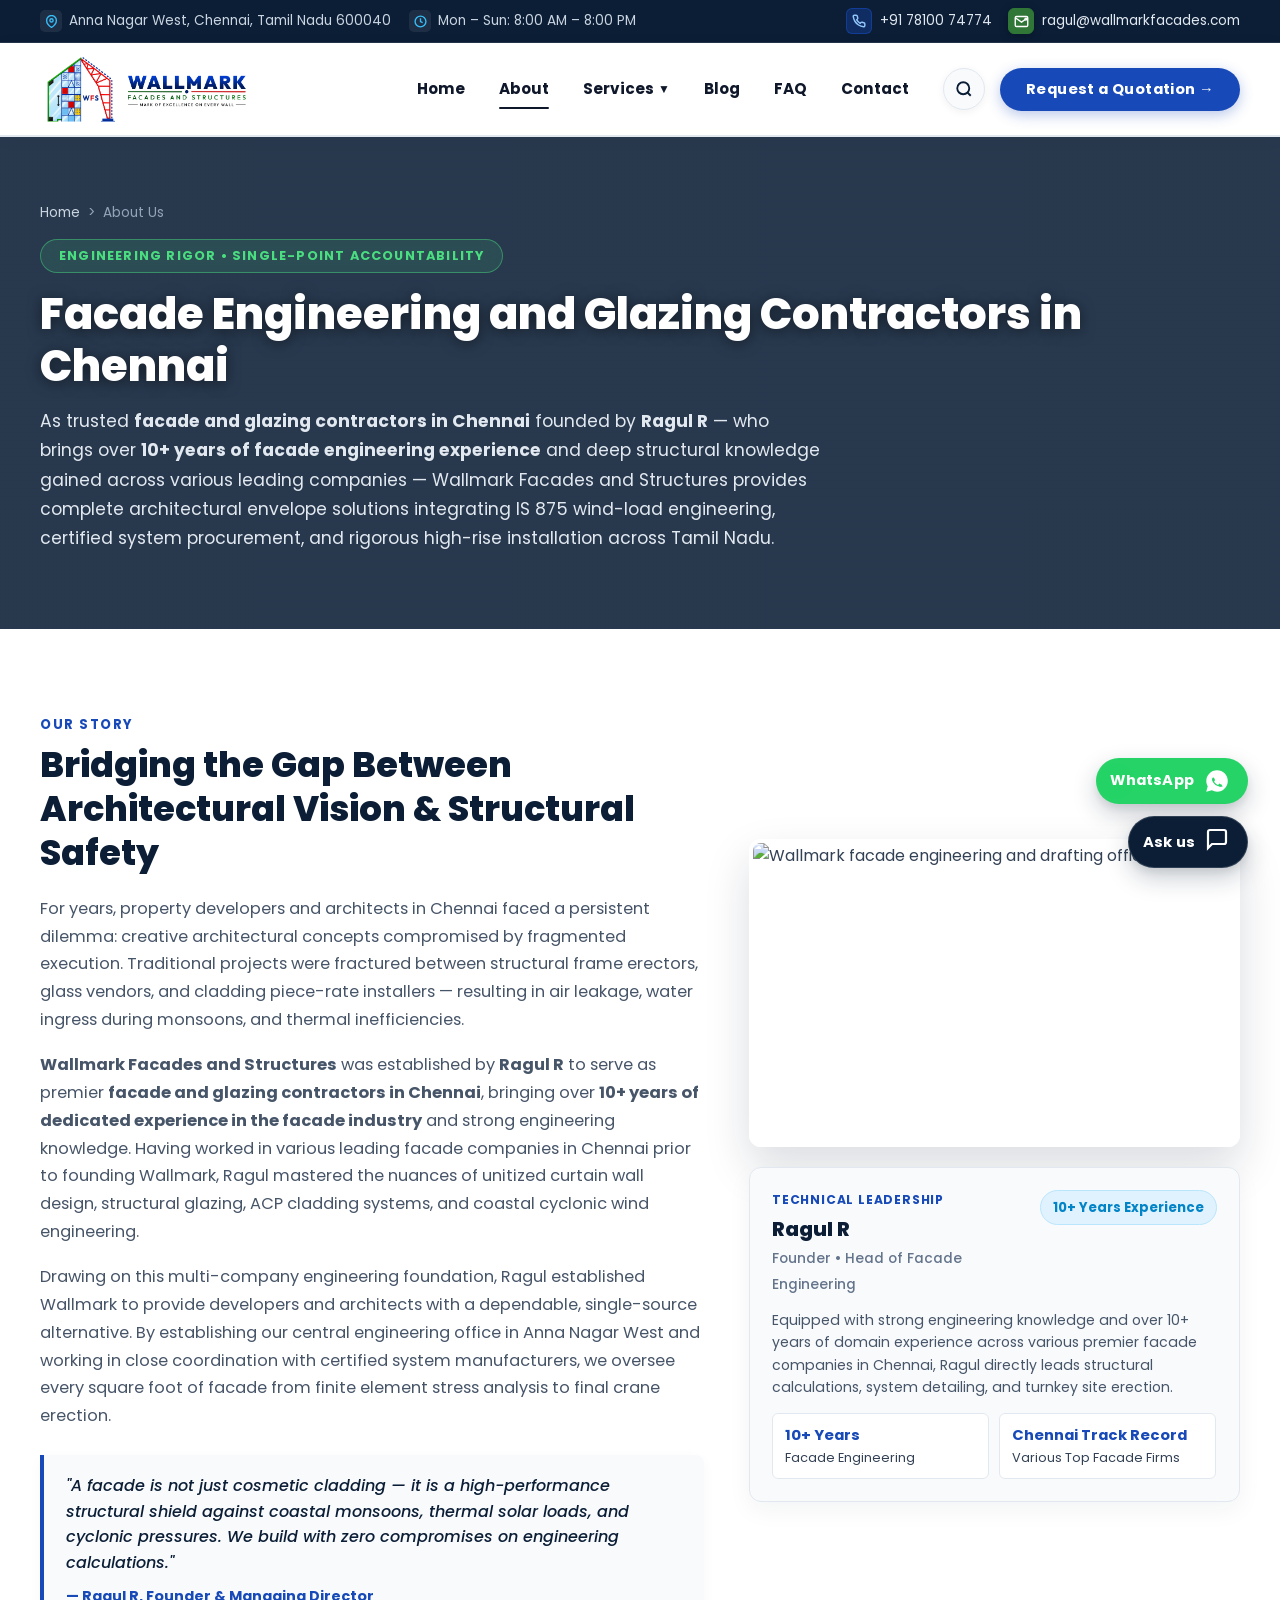
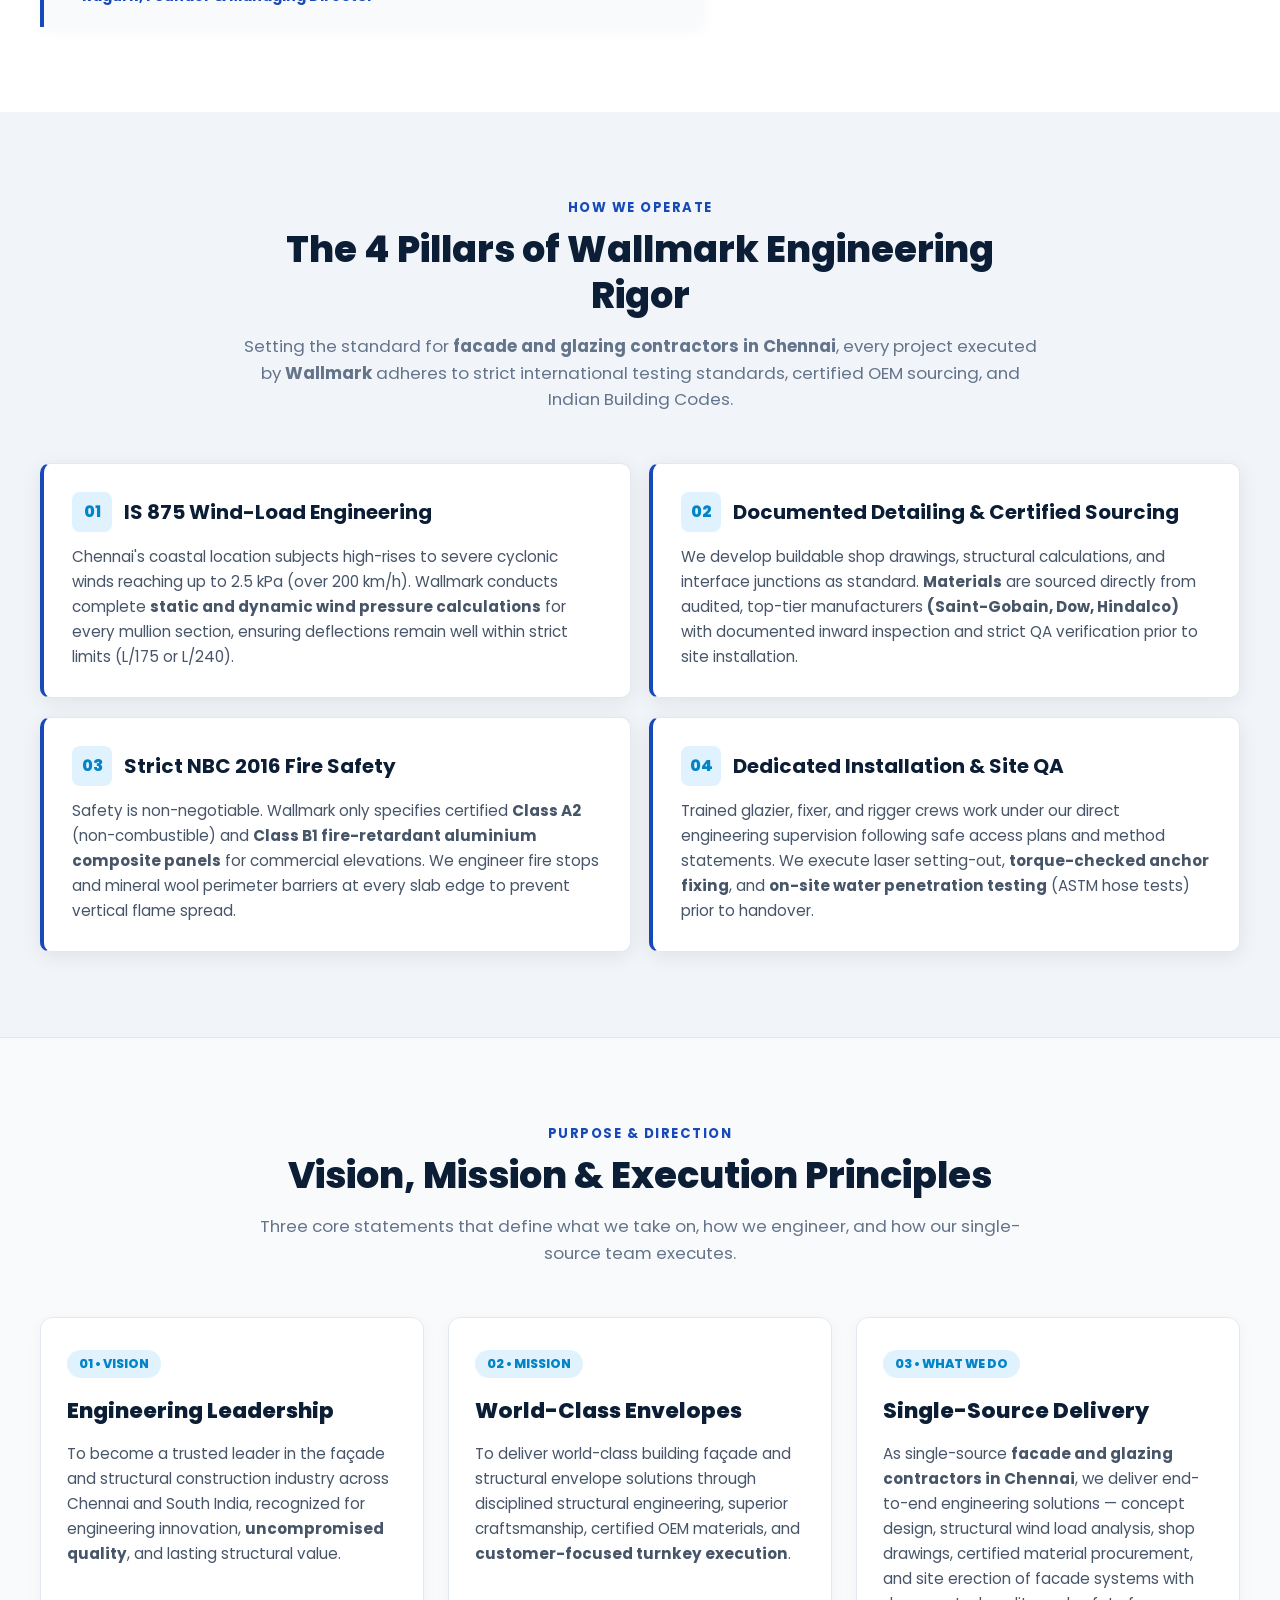
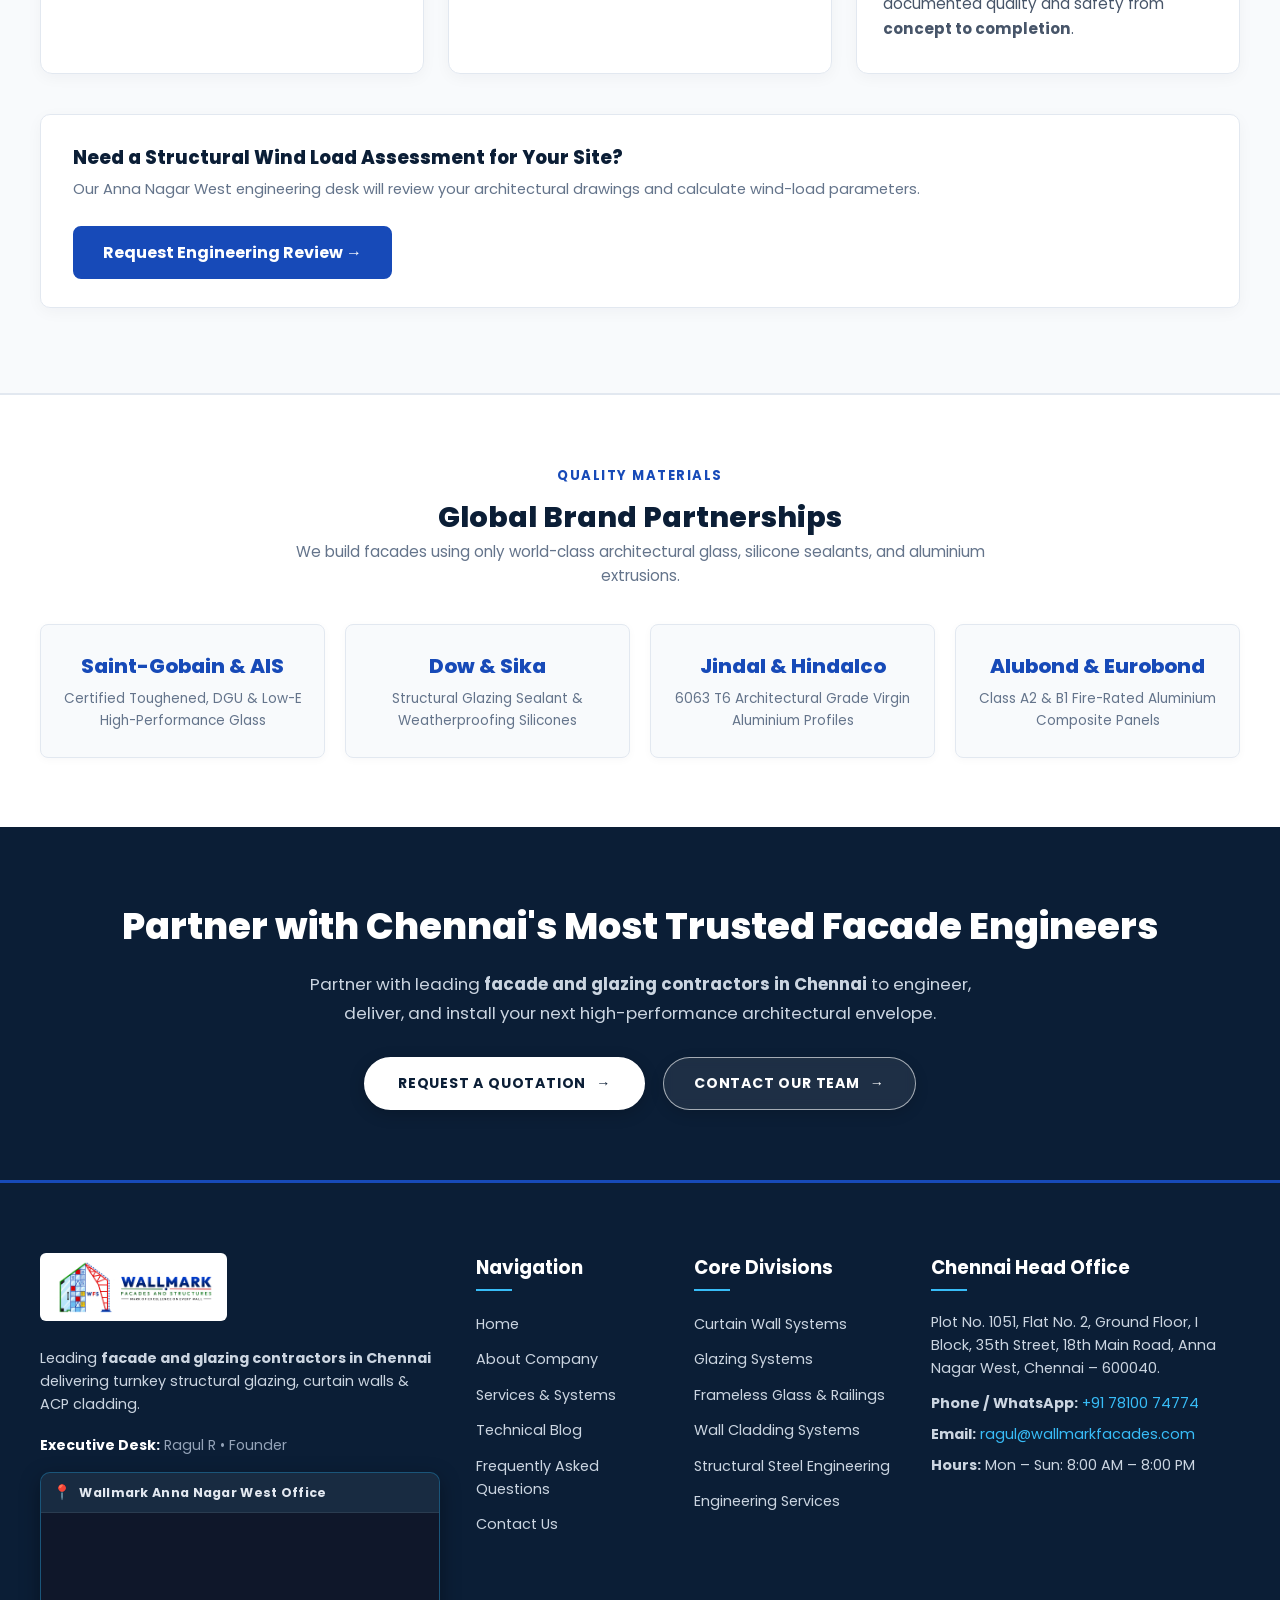
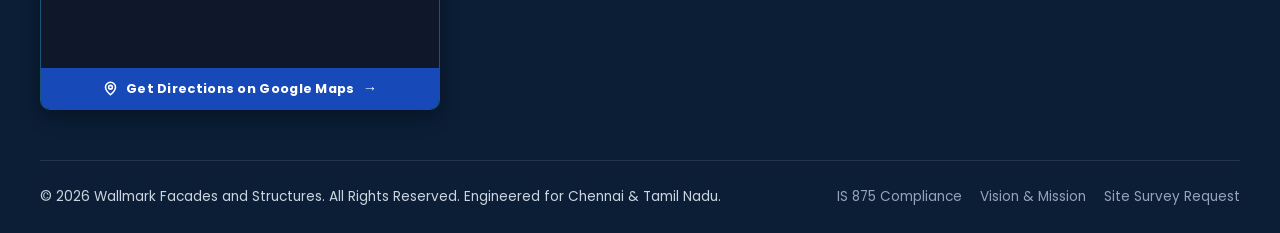
==== about.html @ fabcdfbb "Implement specular button theme, jelly radio filter theme, fix skylight image casing, embed full FAQ" ====
﻿<!DOCTYPE html>
<html lang="en">
<head>
  <meta charset="UTF-8">
  <meta name="viewport" content="width=device-width, initial-scale=1.0">
  <title>About Us | Facade Engineering and Glazing Contractors in Chennai | Wallmark</title>
  <meta name="description" content="About Wallmark Facades: Premier Chennai facade and glazing contractors with 10+ years of turnkey engineering rigor.">
  <meta name="keywords" content="About Wallmark Facades, Facade Contractors Chennai, Ragul R, Anna Nagar West Facade Company, Structural Glazing Engineering Chennai, Facade Experience Chennai">
  <meta name="robots" content="index, follow">
  <link rel="canonical" href="https://www.wallmarkfacades.com/about.html">

  <!-- Favicon -->
  <link rel="icon" type="image/png" href="favicon.png">
  <link rel="shortcut icon" href="favicon.ico" type="image/x-icon">
  <link rel="apple-touch-icon" href="apple-touch-icon.png">

  <!-- Google Fonts: Poppins -->
  <link rel="preconnect" href="https://fonts.googleapis.com">
  <link rel="preconnect" href="https://fonts.gstatic.com" crossorigin>
  <link href="https://fonts.googleapis.com/css2?family=Poppins:ital,wght@0,300;0,400;0,500;0,600;0,700;0,800;0,900;1,300;1,400;1,600;1,700&display=swap" rel="stylesheet">

  <link rel="stylesheet" href="styles.css">
</head>
<body>

  <!-- =============================================================
       TOP INFORMATION BAR
  ============================================================== -->
  <div class="top-bar">
    <div class="container">
      <div class="top-bar-text">
        <div class="top-bar-item">
          <span class="unique-meta-badge">
            <svg viewBox="0 0 24 24" fill="none" stroke="currentColor" stroke-width="2.5"><path d="M21 10c0 7-9 13-9 13s-9-6-9-13a9 9 0 0 1 18 0z"></path><circle cx="12" cy="10" r="3"></circle></svg>
          </span>
          <span>Anna Nagar West, Chennai, Tamil Nadu 600040</span>
        </div>
        <div class="top-bar-item">
          <span class="unique-meta-badge">
            <svg viewBox="0 0 24 24" fill="none" stroke="currentColor" stroke-width="2.5"><circle cx="12" cy="12" r="10"></circle><polyline points="12 6 12 12 16 14"></polyline></svg>
          </span>
          <span>Mon – Sun: 8:00 AM – 8:00 PM</span>
        </div>
      </div>
      <div class="top-bar-links">
        <a href="tel:+917810074774">
          <span class="unique-phone-badge">
            <svg viewBox="0 0 24 24" fill="none" stroke="currentColor" stroke-width="2.5"><path d="M22 16.92v3a2 2 0 0 1-2.18 2 19.79 19.79 0 0 1-8.63-3.07 19.5 19.5 0 0 1-6-6 19.79 19.79 0 0 1-3.07-8.67A2 2 0 0 1 4.11 2h3a2 2 0 0 1 2 1.72 12.84 12.84 0 0 0 .7 2.81 2 2 0 0 1-.45 2.11L8.09 9.91a16 16 0 0 0 6 6l1.27-1.27a2 2 0 0 1 2.11-.45 12.84 12.84 0 0 0 2.81.7A2 2 0 0 1 22 16.92z"></path></svg>
          </span>
          <span>+91 78100 74774</span>
        </a>
        <a href="mailto:ragul@wallmarkfacades.com">
          <span class="unique-mail-badge">
            <svg viewBox="0 0 24 24" fill="none" stroke="currentColor" stroke-width="2.2"><path d="M4 4h16c1.1 0 2 .9 2 2v12c0 1.1-.9 2-2 2H4c-1.1 0-2-.9-2-2V6c0-1.1.9-2 2-2z"></path><polyline points="22,6 12,13 2,6"></polyline><circle cx="19" cy="8" r="1.5" fill="#307636"></circle></svg>
          </span>
          <span>ragul@wallmarkfacades.com</span>
        </a>
      </div>
    </div>
  </div>

  <!-- =============================================================
       SITE HEADER (SOLID BLACK NAVIGATION LINKS)
  ============================================================== -->
  <header class="site-header">
    <div class="nav-container">
      <a href="index.html" class="brand-logo" aria-label="Wallmark Facades and Structures Home">
        <img src="logo_horizontal.png" alt="Wallmark Facades Logo" class="site-header-logo" width="280" height="68">
      </a>

      <nav class="main-nav" aria-label="Main Navigation">
        <ul class="nav-menu">
          <li class="nav-item"><a href="index.html" class="nav-link">Home</a></li>
          <li class="nav-item"><a href="about.html" class="nav-link active">About</a></li>
          <li class="nav-item">
            <a href="services.html" class="nav-link">Services <span style="font-size: 0.75rem;">▼</span></a>
            <div class="dropdown-menu">
              <a href="services.html#curtain-wall" class="dropdown-item">Curtain Wall Systems</a>
              <a href="services.html#glazing" class="dropdown-item">Glazing Systems</a>
              <a href="services.html#frameless" class="dropdown-item">Frameless Glass &amp; Patch Fittings</a>
              <a href="services.html#cladding" class="dropdown-item">Wall Cladding Systems</a>
              <a href="services.html#steel" class="dropdown-item">Structural Steel Engineering</a>
              <a href="services.html#engineering" class="dropdown-item">Engineering Services</a>
            </div>
          </li>
          <li class="nav-item"><a href="blog.html" class="nav-link">Blog</a></li>
          <li class="nav-item"><a href="index.html#faq" class="nav-link">FAQ</a></li>
          <li class="nav-item"><a href="contact.html" class="nav-link">Contact</a></li>
        </ul>

        <div class="header-actions">
          <button class="search-btn" onclick="openSearchModal()" aria-label="Search Services and Guides" title="Search">
            <svg width="18" height="18" viewBox="0 0 24 24" fill="none" stroke="currentColor" stroke-width="2.5"><circle cx="11" cy="11" r="8"></circle><line x1="21" y1="21" x2="16.65" y2="16.65"></line></svg>
          </button>
          <button class="quote-btn" onclick="openQuoteModal()">Request a Quotation &rarr;</button>
          <button class="mobile-toggle" aria-label="Toggle Navigation Menu">
            <svg width="24" height="24" viewBox="0 0 24 24" fill="none" stroke="currentColor" stroke-width="2.5"><line x1="3" y1="12" x2="21" y2="12"></line><line x1="3" y1="6" x2="21" y2="6"></line><line x1="3" y1="18" x2="21" y2="18"></line></svg>
          </button>
        </div>
      </nav>
    </div>
  </header>

  <!-- =============================================================
       PAGE HERO BANNER
  ============================================================== -->
  <main id="main-content">
    <section class="page-hero">
      <div class="container">
        <div class="breadcrumb">
          <a href="index.html">Home</a> &gt; <span>About Us</span>
        </div>
        <span class="page-hero-badge">Engineering Rigor &bull; Single-Point Accountability</span>
        <h1>Facade Engineering and Glazing Contractors in Chennai</h1>
        <p>
          As trusted <strong>facade and glazing contractors in Chennai</strong> founded by <strong>Ragul R</strong> &mdash; who brings over <strong>10+ years of facade engineering experience</strong> and deep structural knowledge gained across various leading companies &mdash; Wallmark Facades and Structures provides complete architectural envelope solutions integrating IS 875 wind-load engineering, certified system procurement, and rigorous high-rise installation across Tamil Nadu.
        </p>
      </div>
    </section>

    <!-- =============================================================
         SECTION 1: COMPANY STORY & FOUNDER VISION
    ============================================================== -->
    <section style="padding: 85px 0; background: #ffffff;">
      <div class="container">
        <div class="page-hero-split-grid">
          <div>
            <span class="section-badge">Our Story</span>
            <h2 style="font-size: 2.2rem; font-weight: 800; color: #0b1e36; line-height: 1.25; margin-bottom: 20px;">
              Bridging the Gap Between Architectural Vision &amp; Structural Safety
            </h2>
            <p style="color: #475569; font-size: 1.02rem; line-height: 1.7; margin-bottom: 18px;">
              For years, property developers and architects in Chennai faced a persistent dilemma: creative architectural concepts compromised by fragmented execution. Traditional projects were fractured between structural frame erectors, glass vendors, and cladding piece-rate installers &mdash; resulting in air leakage, water ingress during monsoons, and thermal inefficiencies.
            </p>
            <p style="color: #475569; font-size: 1.02rem; line-height: 1.7; margin-bottom: 18px;">
              <strong>Wallmark Facades and Structures</strong> was established by <strong>Ragul R</strong> to serve as premier <strong>facade and glazing contractors in Chennai</strong>, bringing over <strong>10+ years of dedicated experience in the facade industry</strong> and strong engineering knowledge. Having worked in various leading facade companies in Chennai prior to founding Wallmark, Ragul mastered the nuances of unitized curtain wall design, structural glazing, ACP cladding systems, and coastal cyclonic wind engineering.
            </p>
            <p style="color: #475569; font-size: 1.02rem; line-height: 1.7; margin-bottom: 24px;">
              Drawing on this multi-company engineering foundation, Ragul established Wallmark to provide developers and architects with a dependable, single-source alternative. By establishing our central engineering office in Anna Nagar West and working in close coordination with certified system manufacturers, we oversee every square foot of facade from finite element stress analysis to final crane erection.
            </p>

            <div class="about-quote-box" style="border-left: 4px solid #174AB8; padding-left: 20px; margin-top: 25px; background: #f8fafc; padding: 18px 22px; border-radius: 0 8px 8px 0;">
              <p style="font-style: italic; color: #0b1e36; font-weight: 500; margin: 0 0 8px;">
                "A facade is not just cosmetic cladding &mdash; it is a high-performance structural shield against coastal monsoons, thermal solar loads, and cyclonic pressures. We build with zero compromises on engineering calculations."
              </p>
              <span style="font-weight: 700; color: #174AB8; font-size: 0.9rem;">&mdash; Ragul R, Founder &amp; Managing Director</span>
            </div>
          </div>

          <div>
            <div style="border-radius: 12px; overflow: hidden; box-shadow: 0 20px 45px rgba(11,30,54,0.15); border: 4px solid #ffffff;">
              <img src="https://images.unsplash.com/photo-1503387762-592deb58ef4e?auto=format&fit=crop&w=1000&q=80" alt="Wallmark facade engineering and drafting office" style="width: 100%; height: 300px; object-fit: cover;">
            </div>

            <!-- Founder & Technical Leadership Feature Card -->
            <div class="about-founder-card" style="margin-top: 20px; background: #f8fafc; border: 1.5px solid #e2e8f0; border-radius: 12px; padding: 22px; box-shadow: 0 8px 24px rgba(11,30,54,0.05);">
              <div style="display: flex; justify-content: space-between; align-items: flex-start; gap: 12px; margin-bottom: 12px;">
                <div>
                  <span style="font-size: 0.76rem; font-weight: 700; color: #174AB8; text-transform: uppercase; letter-spacing: 0.8px; display: block; margin-bottom: 4px;">Technical Leadership</span>
                  <h3 style="font-size: 1.25rem; font-weight: 800; color: #0b1e36; margin: 0;">Ragul R</h3>
                  <span style="font-size: 0.86rem; color: #64748b; font-weight: 500;">Founder &bull; Head of Facade Engineering</span>
                </div>
                <div style="background: #e0f2fe; color: #0284c7; padding: 6px 12px; border-radius: 20px; font-weight: 700; font-size: 0.82rem; white-space: nowrap; border: 1px solid #bae6fd;">
                  10+ Years Experience
                </div>
              </div>
              <p style="font-size: 0.88rem; color: #475569; line-height: 1.6; margin-bottom: 14px;">
                Equipped with strong engineering knowledge and over 10+ years of domain experience across various premier facade companies in Chennai, Ragul directly leads structural calculations, system detailing, and turnkey site erection.
              </p>
              <div class="form-row-two-col" style="gap: 10px; font-size: 0.8rem;">
                <div class="about-founder-badge" style="background: #ffffff; padding: 10px 12px; border-radius: 6px; border: 1px solid #e2e8f0;">
                  <strong style="color: #174AB8; display: block; font-size: 0.92rem;">10+ Years</strong> Facade Engineering
                </div>
                <div class="about-founder-badge" style="background: #ffffff; padding: 10px 12px; border-radius: 6px; border: 1px solid #e2e8f0;">
                  <strong style="color: #174AB8; display: block; font-size: 0.92rem;">Chennai Track Record</strong> Various Top Facade Firms
                </div>
              </div>
            </div>
          </div>
        </div>
      </div>
    </section>

    <!-- =============================================================
         SECTION 2: 4 PILLARS OF ENGINEERING RIGOR
         (Matches authentic operational model from https://www.wallmarkfacades.com/)
    ============================================================== -->
    <section class="about-section" id="engineering">
      <div class="container">
        <div class="section-header">
          <span class="section-badge">How We Operate</span>
          <h2>The 4 Pillars of Wallmark Engineering Rigor</h2>
          <p>Setting the standard for <strong>facade and glazing contractors in Chennai</strong>, every project executed by <strong>Wallmark</strong> adheres to strict international testing standards, certified OEM sourcing, and Indian Building Codes.</p>
        </div>

        <div class="pillars-grid">
          <div class="pillar-card" style="padding: 28px;">
            <div style="display: flex; align-items: center; gap: 12px; margin-bottom: 12px;">
              <span class="pillar-badge" style="background: #e0f2fe; color: #0284c7; width: 40px; height: 40px; border-radius: 8px; display: flex; align-items: center; justify-content: center; font-weight: 800;">01</span>
              <h3 style="margin: 0; font-size: 1.25rem;">IS 875 Wind-Load Engineering</h3>
            </div>
            <p style="color: #475569; font-size: 0.95rem; line-height: 1.65;">
              Chennai's coastal location subjects high-rises to severe cyclonic winds reaching up to 2.5 kPa (over 200 km/h). Wallmark conducts complete <strong>static and dynamic wind pressure calculations</strong> for every mullion section, ensuring deflections remain well within strict limits (L/175 or L/240).
            </p>
          </div>

          <div class="pillar-card" style="padding: 28px;">
            <div style="display: flex; align-items: center; gap: 12px; margin-bottom: 12px;">
              <span class="pillar-badge" style="background: #e0f2fe; color: #0284c7; width: 40px; height: 40px; border-radius: 8px; display: flex; align-items: center; justify-content: center; font-weight: 800;">02</span>
              <h3 style="margin: 0; font-size: 1.25rem;">Documented Detailing &amp; Certified Sourcing</h3>
            </div>
            <p style="color: #475569; font-size: 0.95rem; line-height: 1.65;">
              We develop buildable shop drawings, structural calculations, and interface junctions as standard. <strong>Materials</strong> are sourced directly from audited, top-tier manufacturers <strong>(Saint-Gobain, Dow, Hindalco)</strong> with documented inward inspection and strict QA verification prior to site installation.
            </p>
          </div>

          <div class="pillar-card" style="padding: 28px;">
            <div style="display: flex; align-items: center; gap: 12px; margin-bottom: 12px;">
              <span class="pillar-badge" style="background: #e0f2fe; color: #0284c7; width: 40px; height: 40px; border-radius: 8px; display: flex; align-items: center; justify-content: center; font-weight: 800;">03</span>
              <h3 style="margin: 0; font-size: 1.25rem;">Strict NBC 2016 Fire Safety</h3>
            </div>
            <p style="color: #475569; font-size: 0.95rem; line-height: 1.65;">
              Safety is non-negotiable. Wallmark only specifies certified <strong>Class A2</strong> (non-combustible) and <strong>Class B1 fire-retardant aluminium composite panels</strong> for commercial elevations. We engineer fire stops and mineral wool perimeter barriers at every slab edge to prevent vertical flame spread.
            </p>
          </div>

          <div class="pillar-card" style="padding: 28px;">
            <div style="display: flex; align-items: center; gap: 12px; margin-bottom: 12px;">
              <span class="pillar-badge" style="background: #e0f2fe; color: #0284c7; width: 40px; height: 40px; border-radius: 8px; display: flex; align-items: center; justify-content: center; font-weight: 800;">04</span>
              <h3 style="margin: 0; font-size: 1.25rem;">Dedicated Installation &amp; Site QA</h3>
            </div>
            <p style="color: #475569; font-size: 0.95rem; line-height: 1.65;">
              Trained glazier, fixer, and rigger crews work under our direct engineering supervision following safe access plans and method statements. We execute laser setting-out, <strong>torque-checked anchor fixing</strong>, and <strong>on-site water penetration testing</strong> (ASTM hose tests) prior to handover.
            </p>
          </div>
        </div>
      </div>
    </section>

    <!-- =============================================================
         SECTION 3: PURPOSE, VISION, MISSION & EXECUTION
         (Authentic corporate framework from https://www.wallmarkfacades.com/about)
    ============================================================== -->
    <section class="about-section" id="purpose" style="background: #f8fafc; border-top: 1px solid #e2e8f0; border-bottom: 1px solid #e2e8f0; padding: 85px 0;">
      <div class="container">
        <div class="section-header">
          <span class="section-badge">Purpose &amp; Direction</span>
          <h2>Vision, Mission &amp; Execution Principles</h2>
          <p>Three core statements that define what we take on, how we engineer, and how our single-source team executes.</p>
        </div>

        <div class="responsive-three-col">
          <div class="purpose-card" style="background: #ffffff; border: 1.5px solid #e2e8f0; border-radius: 12px; padding: 32px 26px; box-shadow: 0 4px 15px rgba(11,30,54,0.04);">
            <span class="purpose-badge" style="display: inline-block; background: #e0f2fe; color: #0284c7; padding: 4px 12px; border-radius: 20px; font-weight: 800; font-size: 0.78rem; text-transform: uppercase; margin-bottom: 16px;">01 &bull; Vision</span>
            <h3 style="font-size: 1.35rem; font-weight: 800; color: #0b1e36; margin-bottom: 12px;">Engineering Leadership</h3>
            <p style="color: #475569; font-size: 0.95rem; line-height: 1.65; margin: 0;">
              To become a trusted leader in the fa&ccedil;ade and structural construction industry across Chennai and South India, recognized for engineering innovation, <strong>uncompromised quality</strong>, and lasting structural value.
            </p>
          </div>

          <div class="purpose-card" style="background: #ffffff; border: 1.5px solid #e2e8f0; border-radius: 12px; padding: 32px 26px; box-shadow: 0 4px 15px rgba(11,30,54,0.04);">
            <span class="purpose-badge" style="display: inline-block; background: #e0f2fe; color: #0284c7; padding: 4px 12px; border-radius: 20px; font-weight: 800; font-size: 0.78rem; text-transform: uppercase; margin-bottom: 16px;">02 &bull; Mission</span>
            <h3 style="font-size: 1.35rem; font-weight: 800; color: #0b1e36; margin-bottom: 12px;">World-Class Envelopes</h3>
            <p style="color: #475569; font-size: 0.95rem; line-height: 1.65; margin: 0;">
              To deliver world-class building fa&ccedil;ade and structural envelope solutions through disciplined structural engineering, superior craftsmanship, certified OEM materials, and <strong>customer-focused turnkey execution</strong>.
            </p>
          </div>

          <div class="purpose-card" style="background: #ffffff; border: 1.5px solid #e2e8f0; border-radius: 12px; padding: 32px 26px; box-shadow: 0 4px 15px rgba(11,30,54,0.04);">
            <span class="purpose-badge" style="display: inline-block; background: #e0f2fe; color: #0284c7; padding: 4px 12px; border-radius: 20px; font-weight: 800; font-size: 0.78rem; text-transform: uppercase; margin-bottom: 16px;">03 &bull; What We Do</span>
            <h3 style="font-size: 1.35rem; font-weight: 800; color: #0b1e36; margin-bottom: 12px;">Single-Source Delivery</h3>
            <p style="color: #475569; font-size: 0.95rem; line-height: 1.65; margin: 0;">
              As single-source <strong>facade and glazing contractors in Chennai</strong>, we deliver end-to-end engineering solutions &mdash; concept design, structural wind load analysis, shop drawings, certified material procurement, and site erection of facade systems with documented quality and safety from <strong>concept to completion</strong>.
            </p>
          </div>
        </div>

        <div class="about-cta-box" style="margin-top: 40px; background: #ffffff; padding: 28px 32px; border-radius: 10px; border: 1.5px solid #e2e8f0; display: flex; justify-content: space-between; align-items: center; gap: 24px; flex-wrap: wrap;">
          <div>
            <h3 style="color: #0b1e36; margin-bottom: 6px; font-size: 1.15rem; font-weight: 800;">Need a Structural Wind Load Assessment for Your Site?</h3>
            <p style="color: #64748b; font-size: 0.92rem; margin: 0;">Our Anna Nagar West engineering desk will review your architectural drawings and calculate wind-load parameters.</p>
          </div>
          <button class="btn btn-primary" onclick="openQuoteModal('glazing')">Request Engineering Review &rarr;</button>
        </div>
      </div>
    </section>

    <!-- =============================================================
         SECTION 4: TECHNICAL ALLIANCES & CERTIFICATIONS
    ============================================================== -->
    <section style="padding: 70px 0; background: #ffffff; border-top: 1px solid #e2e8f0;">
      <div class="container">
        <div style="text-align: center; max-width: 700px; margin: 0 auto 35px;">
          <span class="section-badge">Quality Materials</span>
          <h2 style="font-size: 1.8rem; font-weight: 800; color: #0b1e36;">Global Brand Partnerships</h2>
          <p style="color: #64748b; font-size: 0.95rem;">We build facades using only world-class architectural glass, silicone sealants, and aluminium extrusions.</p>
        </div>

        <div class="responsive-four-col" style="text-align: center;">
          <div class="partner-card" style="background: #f8fafc; padding: 25px 20px; border-radius: 8px; border: 1px solid #e2e8f0;">
            <h3 style="color: #174AB8; font-size: 1.25rem; font-weight: 800; margin-bottom: 6px;">Saint-Gobain &amp; AIS</h3>
            <p style="color: #64748b; font-size: 0.85rem; margin: 0;">Certified Toughened, DGU &amp; Low-E High-Performance Glass</p>
          </div>
          <div class="partner-card" style="background: #f8fafc; padding: 25px 20px; border-radius: 8px; border: 1px solid #e2e8f0;">
            <h3 style="color: #174AB8; font-size: 1.25rem; font-weight: 800; margin-bottom: 6px;">Dow &amp; Sika</h3>
            <p style="color: #64748b; font-size: 0.85rem; margin: 0;">Structural Glazing Sealant &amp; Weatherproofing Silicones</p>
          </div>
          <div class="partner-card" style="background: #f8fafc; padding: 25px 20px; border-radius: 8px; border: 1px solid #e2e8f0;">
            <h3 style="color: #174AB8; font-size: 1.25rem; font-weight: 800; margin-bottom: 6px;">Jindal &amp; Hindalco</h3>
            <p style="color: #64748b; font-size: 0.85rem; margin: 0;">6063 T6 Architectural Grade Virgin Aluminium Profiles</p>
          </div>
          <div class="partner-card" style="background: #f8fafc; padding: 25px 20px; border-radius: 8px; border: 1px solid #e2e8f0;">
            <h3 style="color: #174AB8; font-size: 1.25rem; font-weight: 800; margin-bottom: 6px;">Alubond &amp; Eurobond</h3>
            <p style="color: #64748b; font-size: 0.85rem; margin: 0;">Class A2 &amp; B1 Fire-Rated Aluminium Composite Panels</p>
          </div>
        </div>
      </div>
    </section>

    <!-- =============================================================
         SECTION 5: FAST QUOTATION CTA
    ============================================================== -->
    <section style="background: #0b1e36; color: #ffffff; padding: 70px 0;">
      <div class="container" style="text-align: center;">
        <h2 style="font-size: 2.3rem; font-weight: 800; color: #ffffff; margin-bottom: 14px;">
          Partner with Chennai's Most Trusted Facade Engineers
        </h2>
        <p style="color: #cbd5e1; font-size: 1.05rem; max-width: 680px; margin: 0 auto 30px; line-height: 1.7;">
          Partner with leading <strong>facade and glazing contractors in Chennai</strong> to engineer, deliver, and install your next high-performance architectural envelope.
        </p>
        <div style="display: flex; justify-content: center; gap: 18px; flex-wrap: wrap;">
          <button class="btn-pill-white" onclick="openQuoteModal()">REQUEST A QUOTATION <span>&rarr;</span></button>
          <a href="contact.html" class="btn-pill-outline">CONTACT OUR TEAM <span>&rarr;</span></a>
        </div>
      </div>
    </section>
  </main>

  <!-- =============================================================
       SITE FOOTER
  ============================================================== -->
  <footer class="site-footer">
    <div class="container">
      <div class="footer-grid">
        <div class="footer-col">
          <div style="background: #ffffff; display: inline-block; padding: 8px 14px; border-radius: 6px; margin-bottom: 18px;">
            <img src="logo_horizontal.png" alt="Wallmark Facades Logo" style="height: 52px; width: auto;">
          </div>
          <p>
            Leading <strong>facade and glazing contractors in Chennai</strong> delivering turnkey structural glazing, curtain walls &amp; ACP cladding.
          </p>
          <div style="font-size: 0.88rem; color: #94a3b8; margin-bottom: 16px;">
            <strong style="color: #ffffff;">Executive Desk:</strong> Ragul R &bull; Founder
          </div>

          <!-- Google Maps Company Location Embed -->
          <div class="footer-map-card">
            <div class="footer-map-header">
              <span class="footer-map-pin">📍</span>
              <span>Wallmark Anna Nagar West Office</span>
            </div>
            <div class="footer-map-frame">
              <iframe 
                src="https://maps.google.com/maps?q=Wallmark+Facades,+Plot+No.+1051,+Flat+No.+2,+I+Block,+35th+Street,+18th+Main+Road,+Anna+Nagar+West,+Chennai+600040&amp;t=&amp;z=15&amp;ie=UTF8&amp;iwloc=&amp;output=embed" 
                width="100%" 
                height="150" 
                style="border:0;" 
                allowfullscreen="" 
                loading="lazy" 
                referrerpolicy="no-referrer-when-downgrade"
                title="Wallmark Facades Company Location Google Map">
              </iframe>
            </div>
            <a href="https://maps.google.com/?q=Wallmark+Facades,+Plot+No.+1051,+Flat+No.+2,+I+Block,+35th+Street,+18th+Main+Road,+Anna+Nagar+West,+Chennai+600040" target="_blank" rel="noopener noreferrer" class="footer-map-btn" aria-label="Open Wallmark Facades Anna Nagar Office in Google Maps">
              <svg width="15" height="15" viewBox="0 0 24 24" fill="none" stroke="currentColor" stroke-width="2.5"><path d="M12 2a8 8 0 0 0-8 8c0 5.25 8 12 8 12s8-6.75 8-12a8 8 0 0 0-8-8zm0 11a3 3 0 1 1 0-6 3 3 0 0 1 0 6z"></path></svg>
              <span>Get Directions on Google Maps</span>
              <span style="font-size: 0.9rem;">&rarr;</span>
            </a>
          </div>
        </div>

        <div class="footer-col">
          <h3>Navigation</h3>
          <ul class="footer-links">
            <li><a href="index.html">Home</a></li>
            <li><a href="about.html">About Company</a></li>
            <li><a href="services.html">Services &amp; Systems</a></li>
            <li><a href="blog.html">Technical Blog</a></li>
            <li><a href="index.html#faq">Frequently Asked Questions</a></li>
            <li><a href="contact.html">Contact Us</a></li>
          </ul>
        </div>

        <div class="footer-col">
          <h3>Core Divisions</h3>
          <ul class="footer-links">
            <li><a href="services.html#curtain-wall">Curtain Wall Systems</a></li>
            <li><a href="services.html#glazing">Glazing Systems</a></li>
            <li><a href="services.html#frameless">Frameless Glass &amp; Railings</a></li>
            <li><a href="services.html#cladding">Wall Cladding Systems</a></li>
            <li><a href="services.html#steel">Structural Steel Engineering</a></li>
            <li><a href="services.html#engineering">Engineering Services</a></li>
          </ul>
        </div>

        <div class="footer-col">
          <h3>Chennai Head Office</h3>
          <p style="margin-bottom: 12px;">
            Plot No. 1051, Flat No. 2, Ground Floor, I Block, 35th Street, 18th Main Road, Anna Nagar West, Chennai &ndash; 600040.
          </p>
          <p style="margin-bottom: 8px;">
            <strong>Phone / WhatsApp:</strong> <a href="tel:+917810074774" style="color: #38bdf8;">+91 78100 74774</a>
          </p>
          <p style="margin-bottom: 8px;">
            <strong>Email:</strong> <a href="mailto:ragul@wallmarkfacades.com" style="color: #38bdf8;">ragul@wallmarkfacades.com</a>
          </p>
          <p>
            <strong>Hours:</strong> Mon &ndash; Sun: 8:00 AM &ndash; 8:00 PM
          </p>
        </div>
      </div>

      <div class="footer-bottom">
        <div>
          &copy; 2026 Wallmark Facades and Structures. All Rights Reserved. Engineered for Chennai &amp; Tamil Nadu.
        </div>
        <div style="display: flex; gap: 18px;">
          <a href="about.html" style="color: #94a3b8;">IS 875 Compliance</a>
          <a href="about.html#purpose" style="color: #94a3b8;">Vision &amp; Mission</a>
          <a href="contact.html" style="color: #94a3b8;">Site Survey Request</a>
        </div>
      </div>
    </div>
  </footer>

  <!-- =============================================================
       SEARCH MODAL
  ============================================================== -->
  <div class="modal-overlay" id="searchModal" role="dialog" aria-modal="true">
    <div class="modal-box">
      <div class="modal-header">
        <h3>Search Wallmark Services &amp; Guides</h3>
        <button class="modal-close" onclick="closeSearchModal()">&times;</button>
      </div>
      <div class="modal-body">
        <div class="search-input-wrap">
          <input type="text" id="siteSearchInput" placeholder="Type to search (e.g., glazing, ACP cladding, cost, wind loads)...">
        </div>
        <div class="search-results-list" id="searchResultsList"></div>
      </div>
    </div>
  </div>

  <!-- =============================================================
       QUOTATION REQUEST MODAL
  ============================================================== -->
  <div class="modal-overlay" id="quoteModal" role="dialog" aria-modal="true">
    <div class="modal-box">
      <div class="modal-header">
        <h3>Request a Project Quotation</h3>
        <button class="modal-close" onclick="closeQuoteModal()">&times;</button>
      </div>
      <div class="modal-body">
        <form id="modalQuoteForm">
          <div class="form-group">
            <label for="modalFullName">Your Name *</label>
            <input type="text" id="modalFullName" class="form-control" placeholder="e.g. Ar. Suresh Kumar" required>
          </div>
          <div class="form-row-two-col">
            <div class="form-group">
              <label for="modalPhone">Phone / WhatsApp *</label>
              <input type="tel" id="modalPhone" class="form-control" placeholder="+91 98400 xxxxx" required>
            </div>
            <div class="form-group">
              <label for="modalEmail">Email Address *</label>
              <input type="email" id="modalEmail" class="form-control" placeholder="name@company.com" required>
            </div>
          </div>
          <div class="form-row-two-col">
            <div class="form-group">
              <label for="modalServiceType">Service Scope *</label>
              <select id="modalServiceType" class="form-control" required>
                <option value="">Select Service Scope</option>
                <option value="glazing">Structural Glazing &amp; Curtain Wall</option>
                <option value="acp">ACP Cladding Systems</option>
                <option value="wall-cladding">Exterior Wall Cladding (HPL/Terracotta)</option>
                <option value="spider">Spider Glazing &amp; Atriums</option>
                <option value="complete">Complete Building Envelope</option>
              </select>
            </div>
            <div class="form-group">
              <label for="modalApproxArea">Approx Area (Sq. Ft.)</label>
              <input type="number" id="modalApproxArea" class="form-control" placeholder="e.g. 5,000">
            </div>
          </div>
          <div class="form-group">
            <label for="modalProjectLocation">Project Location in Chennai / Tamil Nadu *</label>
            <input type="text" id="modalProjectLocation" class="form-control" placeholder="e.g. OMR, Guindy, Anna Nagar, Coimbatore" required>
          </div>
          <div class="form-group">
            <label for="modalDetails">Project Notes or Special Requirements</label>
            <textarea id="modalDetails" rows="3" class="form-control" placeholder="Provide any details about architectural drawings, glass specifications, or timelines..."></textarea>
          </div>
          <button type="submit" class="btn btn-primary" style="width: 100%; justify-content: center; padding: 14px;">Submit Quotation Request &rarr;</button>
        </form>
      </div>
    </div>
  </div>

  <!-- =============================================================
       FLOATING REACH DOCK: WHATSAPP & "ASK US" LIVE WIDGET
       (Authentic feature from https://www.wallmarkfacades.com/)
  ============================================================== -->
  <aside class="dock" aria-label="Quick Contact and Chat Dock">
    <!-- Interactive "Ask us" Chat Window -->
    <div class="chat" id="chatWidget" role="dialog" aria-modal="false" aria-labelledby="chatWidgetTitle" aria-hidden="true">
      <div class="chat__h">
        <div>
          <b id="chatWidgetTitle">Chat with Wallmark</b>
          <span>Replies instantly &bull; Mon &ndash; Sun: 8:00 AM &ndash; 8:00 PM</span>
        </div>
        <button class="chat__x" type="button" id="chatClose" aria-label="Close chat window">
          <svg viewBox="0 0 24 24" fill="none" stroke="currentColor" stroke-width="2.5"><line x1="18" y1="6" x2="6" y2="18"></line><line x1="6" y1="6" x2="18" y2="18"></line></svg>
        </button>
      </div>

      <div class="chat__b" id="chatMessages" role="log" aria-live="polite">
        <div class="chat-msg chat-msg--bot">
          Hello! Welcome to <strong>Wallmark Facades and Structures</strong>. How can our Anna Nagar engineering team assist with your structural glazing, ACP cladding, or curtain wall project today?
        </div>
      </div>

      <div class="chat__q" aria-label="Suggested Questions">
        <button type="button" data-question="How do I get a quote?">Pricing &amp; BOQ?</button>
        <button type="button" data-question="Where is your office?">Anna Nagar Office?</button>
        <button type="button" data-question="What are your timings?">Working Hours?</button>
        <button type="button" data-question="Can I contact via WhatsApp?">WhatsApp Us</button>
      </div>

      <form class="chat__f" id="chatForm">
        <input type="text" id="chatInput" placeholder="Ask a question or request callback..." autocomplete="off" aria-label="Type your message">
        <button type="submit" aria-label="Send question">
          <svg viewBox="0 0 24 24" fill="none" stroke="currentColor" stroke-width="2.5"><line x1="22" y1="2" x2="11" y2="13"></line><polygon points="22 2 15 22 11 13 2 9 22 2"></polygon></svg>
        </button>
      </form>
    </div>

    <!-- WhatsApp Floating Action Button with Pulse -->
    <a href="https://wa.me/917810074774?text=Hi%20Wallmark%20Facades%2C%20I%20would%20like%20to%20inquire%20about%20facade%20engineering%20and%20glazing%20services." class="fab fab--wa" target="_blank" rel="noopener noreferrer" aria-label="Chat with us on WhatsApp (+91 78100 74774)">
      <span class="fab__pulse" aria-hidden="true"></span>
      <span class="fab__lbl">WhatsApp</span>
      <svg viewBox="0 0 24 24" fill="currentColor" width="26" height="26">
        <path d="M12.04 2c-5.46 0-9.91 4.45-9.91 9.91 0 1.75.46 3.45 1.32 4.95L2.05 22l5.25-1.38c1.45.79 3.08 1.21 4.74 1.21 5.46 0 9.91-4.45 9.91-9.91 0-2.65-1.03-5.14-2.9-7.01A9.816 9.816 0 0 0 12.04 2zm5.79 14.07c-.24.68-1.4 1.28-1.92 1.34-.51.06-1.17.09-3.77-.98-2.22-.92-3.66-3.17-3.77-3.32-.11-.15-.9-1.2-1.02-2.18-.12-.98.37-1.49.56-1.74.19-.25.43-.31.57-.31.14 0 .28 0 .41.01.13.01.31-.05.48.37.19.45.64 1.57.7 1.69.06.12.1.26.02.42-.08.16-.12.26-.24.4-.12.14-.26.31-.37.42-.12.12-.24.25-.1.49.14.24.63 1.04 1.35 1.68.93.83 1.71 1.09 1.95 1.21.24.12.38.1.52-.06.14-.16.6-.7.76-.94.16-.24.32-.2.54-.12.22.08 1.4.66 1.64.78.24.12.4.18.46.28.06.1.06.58-.18 1.26z"/>
      </svg>
    </a>

    <!-- "Ask us" / Chat Toggle Floating Action Button -->
    <button class="fab fab--chat" type="button" id="chatToggle" aria-expanded="false" aria-controls="chatWidget" aria-label="Open Ask us chat">
      <span class="fab__lbl">Ask us</span>
      <span class="fab__icon-chat">
        <svg viewBox="0 0 24 24" fill="none" stroke="currentColor" stroke-width="2.2" width="24" height="24">
          <path d="M21 15a2 2 0 0 1-2 2H7l-4 4V5a2 2 0 0 1 2-2h14a2 2 0 0 1 2 2z"></path>
        </svg>
      </span>
      <span class="fab__icon-close">
        <svg viewBox="0 0 24 24" fill="none" stroke="currentColor" stroke-width="2.5" width="22" height="22">
          <line x1="18" y1="6" x2="6" y2="18"></line>
          <line x1="6" y1="6" x2="18" y2="18"></line>
        </svg>
      </span>
    </button>
  </aside>

  <script src="main.js"></script>
</body>
</html>
---- styles.css ----
/* =============================================================
   WALLMARK FACADES AND STRUCTURES - GLOBAL STYLESHEET
   100% Brand Colors: Royal Blue, Sky Blue, Forest Green, Crane Red, Solid Black
   Font: Poppins (Google Fonts) across entire website
============================================================== */
@import url('https://fonts.googleapis.com/css2?family=Poppins:ital,wght@0,300;0,400;0,500;0,600;0,700;0,800;0,900;1,300;1,400;1,600;1,700&display=swap');

:root {
  --primary: #0b1e36;        /* Deep Architectural Navy */
  --primary-light: #174AB8;  /* Logo Royal Blue */
  --brand-blue: #174AB8;     /* Logo Royal Blue */
  --brand-sky: #38bdf8;      /* Logo Sky Blue Glass */
  --brand-green: #307636;    /* Logo Forest Green */
  --brand-red: #CF3939;      /* Logo Crane Red */
  --accent: #38bdf8;         /* Sky Blue from Logo Glass Panels */
  --accent-hover: #0284c7;   /* Deep Sky Blue */
  --dark: #0b1e36;
  --charcoal: #1e293b;
  --black-nav: #0f172a;      /* Solid Black Navigation */
  --light-bg: #f8fafc;
  --white: #ffffff;
  --border: #e2e8f0;
  --text: #334155;
  --text-light: #64748b;
  --radius: 8px;
  --shadow: 0 4px 20px rgba(0,0,0,0.08);
  --shadow-lg: 0 12px 30px rgba(0,0,0,0.12);
  --transition: all 0.3s ease;
  --font-main: 'Poppins', -apple-system, BlinkMacSystemFont, "Segoe UI", Roboto, "Helvetica Neue", Arial, sans-serif;
}

*, *::before, *::after {
  margin: 0;
  padding: 0;
  box-sizing: border-box;
  font-family: var(--font-main) !important;
}

html {
  scroll-behavior: smooth;
  font-size: 16px;
}

body {
  font-family: var(--font-main) !important;
  color: var(--text);
  background-color: var(--light-bg);
  line-height: 1.6;
  overflow-x: hidden;
  -webkit-font-smoothing: antialiased;
  -moz-osx-font-smoothing: grayscale;
}

h1, h2, h3, h4, h5, h6, p, a, span, button, input, select, textarea, label, td, th, li {
  font-family: var(--font-main) !important;
}

a {
  text-decoration: none;
  color: inherit;
  transition: var(--transition);
}

ul {
  list-style: none;
}

img {
  max-width: 100%;
  height: auto;
  display: block;
}

.container {
  width: 100%;
  max-width: 1240px;
  margin: 0 auto;
  padding: 0 20px;
}

/* -------------------------------------------------------------
   TOP INFORMATION BAR
-------------------------------------------------------------- */
.top-bar {
  background: var(--primary);
  color: #cbd5e1;
  font-size: 0.85rem;
  padding: 8px 0;
  border-bottom: 1px solid rgba(255,255,255,0.1);
}

.top-bar .container {
  display: flex;
  justify-content: space-between;
  align-items: center;
  flex-wrap: wrap;
  gap: 10px;
}

.top-bar-text {
  display: flex;
  align-items: center;
  flex-wrap: wrap;
  gap: 18px;
}

.top-bar-item {
  display: inline-flex;
  align-items: center;
  gap: 7px;
}

.unique-meta-badge {
  display: inline-flex;
  align-items: center;
  justify-content: center;
  width: 22px;
  height: 22px;
  background: rgba(255, 255, 255, 0.08);
  border-radius: 5px;
  color: var(--accent);
  flex-shrink: 0;
}

.unique-meta-badge svg {
  width: 13px;
  height: 13px;
  display: block;
}

.top-bar-links {
  display: flex;
  align-items: center;
  gap: 16px;
}

.top-bar-links a {
  color: #e2e8f0;
  display: inline-flex;
  align-items: center;
  gap: 8px;
  text-decoration: none;
  transition: var(--transition);
  font-size: 0.85rem;
}

.unique-phone-badge {
  display: inline-flex;
  align-items: center;
  justify-content: center;
  width: 26px;
  height: 26px;
  background: rgba(23, 74, 184, 0.35);
  border: 1px solid rgba(23, 74, 184, 0.6);
  border-radius: 6px;
  color: #93c5fd;
  transition: transform 0.4s cubic-bezier(0.34, 1.56, 0.64, 1), background 0.3s ease;
  flex-shrink: 0;
}

.unique-phone-badge svg {
  width: 14px;
  height: 14px;
  display: block;
}

/* Unique Mail Icon & Animated Badge */
.unique-mail-badge {
  display: inline-flex;
  align-items: center;
  justify-content: center;
  width: 26px;
  height: 26px;
  background: #307636;
  border: 1px solid #307636;
  border-radius: 6px;
  color: #ffffff;
  box-shadow: 0 2px 8px rgba(0, 0, 0, 0.25);
  transition: transform 0.4s cubic-bezier(0.34, 1.56, 0.64, 1), background 0.3s ease, border-color 0.3s ease;
  flex-shrink: 0;
}

.unique-mail-badge svg {
  width: 15px;
  height: 15px;
  display: block;
}

.top-bar-links a:hover {
  color: #ffffff;
}

.top-bar-links a:hover .unique-phone-badge {
  transform: scale(1.18) rotate(8deg);
  background: #174AB8;
  color: #ffffff;
  box-shadow: 0 4px 12px rgba(23, 74, 184, 0.5);
}

.top-bar-links a:hover .unique-mail-badge {
  transform: scale(1.18) rotate(-8deg);
  background: #235c29;
  color: #ffffff;
  border-color: #235c29;
  box-shadow: 0 4px 14px rgba(48, 118, 54, 0.5);
}

/* -------------------------------------------------------------
   SITE HEADER & NAVIGATION (ALL LINKS SOLID BLACK)
-------------------------------------------------------------- */
header.site-header {
  background: var(--white);
  position: sticky;
  top: 0;
  z-index: 1000;
  box-shadow: 0 2px 15px rgba(0,0,0,0.05);
  border-bottom: 2px solid var(--border);
}

.nav-container {
  display: flex;
  justify-content: space-between;
  align-items: center;
  padding: 12px 20px;
  max-width: 1240px;
  margin: 0 auto;
}

.brand-logo {
  display: flex;
  align-items: center;
  text-decoration: none;
}

.brand-logo .site-header-logo {
  height: 68px;
  width: auto;
  max-width: 290px;
  object-fit: contain;
  display: block;
  transition: var(--transition);
}

.brand-logo:hover .site-header-logo {
  transform: scale(1.02);
}

/* Main Navigation */
nav.main-nav {
  display: flex;
  align-items: center;
  gap: 28px;
}

.nav-menu {
  display: flex;
  align-items: center;
  gap: 22px;
}

.nav-item {
  position: relative;
}

.nav-link {
  font-weight: 700;
  color: var(--black-nav); /* Solid Black for Home and all navigation links */
  font-size: 0.95rem;
  padding: 8px 6px;
  display: flex;
  align-items: center;
  gap: 4px;
  position: relative;
  transition: var(--transition);
}

.nav-link:hover {
  color: var(--primary-light);
}

.nav-link.active {
  color: var(--black-nav);
}

.nav-link.active::after {
  content: '';
  position: absolute;
  bottom: 0;
  left: 6px;
  right: 6px;
  height: 2.5px;
  background: var(--black-nav);
  border-radius: 4px;
}

/* Dropdown Menu */
.dropdown-menu {
  position: absolute;
  top: 100%;
  left: 0;
  background: var(--white);
  min-width: 270px;
  box-shadow: var(--shadow-lg);
  border-radius: var(--radius);
  padding: 10px 0;
  opacity: 0;
  visibility: hidden;
  transform: translateY(10px);
  transition: var(--transition);
  border: 1px solid var(--border);
  z-index: 999;
}

.nav-item:hover .dropdown-menu {
  opacity: 1;
  visibility: visible;
  transform: translateY(0);
}

.dropdown-item {
  display: block;
  padding: 11px 20px;
  font-size: 0.9rem;
  color: var(--black-nav);
  font-weight: 600;
  border-bottom: 1px solid #f1f5f9;
  transition: var(--transition);
}

.dropdown-item:last-child {
  border-bottom: none;
}

.dropdown-item:hover {
  background: #f8fafc;
  color: var(--primary-light);
  padding-left: 25px;
}

/* Header Action Buttons */
.header-actions {
  display: flex;
  align-items: center;
  gap: 15px;
}

.search-btn {
  background: #f8fafc;
  border: 1.5px solid var(--border);
  width: 42px;
  height: 42px;
  border-radius: 50%;
  display: flex;
  align-items: center;
  justify-content: center;
  cursor: pointer;
  color: var(--primary);
  transition: transform 0.4s cubic-bezier(0.34, 1.56, 0.64, 1), background 0.3s ease, box-shadow 0.3s ease;
  font-size: 1.05rem;
  box-shadow: 0 2px 8px rgba(0,0,0,0.06);
}

.search-btn:hover {
  background: var(--primary);
  color: var(--white);
  transform: scale(1.16) rotate(10deg);
  box-shadow: 0 8px 20px rgba(11, 30, 54, 0.25);
}

.quote-btn {
  background: #174AB8;
  color: var(--white);
  padding: 11px 26px;
  font-size: 0.92rem;
  font-weight: 700;
  border-radius: 50px;
  letter-spacing: 0.4px;
  box-shadow: 0 4px 14px rgba(23, 74, 184, 0.3);
  cursor: pointer;
  border: none;
  display: inline-flex;
  align-items: center;
  gap: 7px;
}

.quote-btn:hover {
  background: #0f3ba0;
}

.mobile-toggle {
  display: none;
  background: none;
  border: none;
  font-size: 1.5rem;
  color: var(--primary);
  cursor: pointer;
}

/* -------------------------------------------------------------
   IMPOSING BUTTONS & TACTILE ANIMATIONS (EXPOSE & REBOUND)
-------------------------------------------------------------- */
@keyframes exposePop {
  0% { transform: scale(1); }
  45% { transform: scale(1.09) translateY(-4px); }
  75% { transform: scale(0.98) translateY(-1px); }
  100% { transform: scale(1.04) translateY(-2px); }
}

.btn,
.quote-btn,
.search-btn,
.btn-pill-white,
.btn-pill-outline,
.btn-primary,
.btn-outline,
button[type="submit"] {
  position: relative;
  overflow: hidden;
  cursor: pointer;
  user-select: none;
  -webkit-tap-highlight-color: transparent;
  transform-origin: center center;
  transition: transform 0.4s cubic-bezier(0.34, 1.56, 0.64, 1),
              box-shadow 0.4s cubic-bezier(0.34, 1.56, 0.64, 1),
              background 0.3s ease,
              border-color 0.3s ease,
              color 0.3s ease;
  will-change: transform, box-shadow;
}

.quote-btn::before,
.btn-pill-white::before,
.btn-primary::before,
button[type="submit"]::before {
  display: none;
}

.btn:hover,
.quote-btn:hover,
.btn-pill-white:hover,
.btn-pill-outline:hover,
.btn-primary:hover,
.btn-outline:hover,
button[type="submit"]:hover {
  animation: exposePop 0.6s cubic-bezier(0.34, 1.56, 0.64, 1) forwards;
  box-shadow: 0 14px 30px rgba(23, 74, 184, 0.35);
}

.btn:active,
.quote-btn:active,
.btn-pill-white:active,
.btn-pill-outline:active,
.btn-primary:active,
.btn-outline:active,
button[type="submit"]:active,
.search-btn:active {
  transform: scale(0.95) translateY(0) !important;
  animation: none !important;
  transition: transform 0.12s ease !important;
  box-shadow: 0 3px 10px rgba(0, 0, 0, 0.2) !important;
}

.btn-pill-white {
  background: #ffffff;
  color: var(--primary);
  border: 2px solid #ffffff;
  border-radius: 50px;
  padding: 14px 32px;
  font-weight: 700;
  font-size: 0.88rem;
  letter-spacing: 0.8px;
  text-transform: uppercase;
  box-shadow: 0 4px 16px rgba(0,0,0,0.2);
  display: inline-flex;
  align-items: center;
  gap: 10px;
}

.btn-pill-outline {
  background: rgba(255, 255, 255, 0.08);
  color: #ffffff;
  border: 1.5px solid rgba(255, 255, 255, 0.6);
  border-radius: 50px;
  padding: 14px 30px;
  font-weight: 700;
  font-size: 0.88rem;
  letter-spacing: 0.8px;
  text-transform: uppercase;
  display: inline-flex;
  align-items: center;
  gap: 10px;
  backdrop-filter: blur(6px);
  box-shadow: 0 4px 14px rgba(0,0,0,0.15);
}

.btn {
  padding: 12px 28px;
  font-weight: 700;
  border-radius: var(--radius);
  display: inline-flex;
  align-items: center;
  gap: 8px;
  font-size: 1rem;
}

.btn-primary {
  background: #174AB8;
  color: var(--white);
  border: 2px solid #174AB8;
}

.btn-primary:hover {
  background: #0f3ba0;
  border-color: #0f3ba0;
}

/* =============================================================
   SPECULAR BUTTON THEME (TACTILE LUMINOUS REFLECTIVE BORDER)
============================================================== */
.btn-outline,
.btn-specular {
  position: relative;
  background: #ffffff;
  color: #0b1e36 !important;
  border: 2px solid #0b1e36;
  border-radius: 50px;
  padding: 12px 28px;
  font-weight: 700;
  letter-spacing: 0.4px;
  box-shadow: 0 4px 14px rgba(11, 30, 54, 0.08), inset 0 1px 0 rgba(255, 255, 255, 0.9);
  transition: all 0.3s cubic-bezier(0.16, 1, 0.3, 1);
  text-decoration: none;
  display: inline-flex;
  align-items: center;
  justify-content: center;
  gap: 8px;
  cursor: pointer;
}

.btn-outline:hover,
.btn-outline:focus,
.btn-outline:active,
.btn-specular:hover,
.btn-specular:focus,
.btn-specular:active {
  background: #174AB8 !important;
  border-color: #174AB8 !important;
  color: #ffffff !important;
  box-shadow: 0 10px 26px rgba(23, 74, 184, 0.4), inset 0 1px 0 rgba(255, 255, 255, 0.4);
  transform: translateY(-2px);
}

/* Light Specular Button on Dark Backgrounds (Hero / Dark Sections) */
.page-hero .btn-outline,
.dark-section .btn-outline,
.hero .btn-outline,
.btn-specular-light {
  background: rgba(255, 255, 255, 0.12) !important;
  color: #ffffff !important;
  border: 1.8px solid rgba(255, 255, 255, 0.85) !important;
  box-shadow: 0 4px 18px rgba(0, 0, 0, 0.25), inset 0 1px 0 rgba(255, 255, 255, 0.4);
  backdrop-filter: blur(8px);
}

.page-hero .btn-outline:hover,
.page-hero .btn-outline:focus,
.page-hero .btn-outline:active,
.dark-section .btn-outline:hover,
.hero .btn-outline:hover,
.btn-specular-light:hover,
.btn-specular-light:focus,
.btn-specular-light:active {
  background: #174AB8 !important;
  border-color: #174AB8 !important;
  color: #ffffff !important;
  box-shadow: 0 10px 28px rgba(23, 74, 184, 0.5), inset 0 1px 0 rgba(255, 255, 255, 0.5);
  transform: translateY(-2px);
}

/* -------------------------------------------------------------
   HOME PAGE HERO SECTION
   Clear high-rise background, pure white badge and H1 matching background
-------------------------------------------------------------- */
.hero {
  position: relative;
  background: linear-gradient(rgba(11, 30, 54, 0.82), rgba(11, 30, 54, 0.82)),
              url('https://images.unsplash.com/photo-1486406146926-c627a92ad1ab?auto=format&fit=crop&w=2200&q=85') center right / cover no-repeat;
  color: var(--white);
  padding: 95px 0 105px;
  text-align: left;
}

.hero-content {
  max-width: 860px;
}

.hero-badge {
  display: inline-flex;
  align-items: center;
  gap: 8px;
  background: rgba(74, 222, 128, 0.12);
  border: 1.5px solid rgba(74, 222, 128, 0.5);
  color: #4ADE80;
  padding: 7px 20px;
  border-radius: 30px;
  font-size: 0.82rem;
  font-weight: 700;
  letter-spacing: 1.2px;
  text-transform: uppercase;
  margin-bottom: 20px;
  backdrop-filter: blur(10px);
  box-shadow: 0 4px 18px rgba(0, 0, 0, 0.25), 0 0 16px rgba(74, 222, 128, 0.18);
}

/* Pure Crisp White H1 for exact Chennai target SEO matching reference mockup */
.hero h1 {
  font-size: 3.1rem;
  font-weight: 800;
  line-height: 1.16;
  margin-bottom: 16px;
  color: #ffffff;
  letter-spacing: -0.5px;
  text-transform: uppercase;
  text-shadow: 0 4px 20px rgba(0, 0, 0, 0.55);
}

.hero-tagline {
  font-size: 1.35rem;
  font-weight: 500;
  line-height: 1.5;
  margin-bottom: 22px;
  color: #cbd5e1;
  text-shadow: 0 2px 10px rgba(0, 0, 0, 0.4);
}

.highlight-sky {
  color: #38bdf8;
  position: relative;
  text-shadow: 0 0 25px rgba(56, 189, 248, 0.45);
}

.hero-subtext {
  font-size: 1.15rem;
  color: #e2e8f0;
  margin-bottom: 34px;
  line-height: 1.7;
  font-weight: 400;
  max-width: 800px;
}

.hero-ctas {
  display: flex;
  gap: 16px;
  flex-wrap: wrap;
  margin-bottom: 40px;
}

.hero-stats {
  display: grid;
  grid-template-columns: repeat(4, 1fr);
  gap: 24px;
  padding-top: 30px;
  border-top: 1px solid rgba(255, 255, 255, 0.18);
}

.stat-item {
  border-left: 2px solid rgba(56, 189, 248, 0.5);
  padding-left: 14px;
}

.stat-item h3 {
  font-size: 1.65rem;
  font-weight: 800;
  color: var(--accent);
  margin-bottom: 3px;
  line-height: 1.2;
}

.stat-item h4 {
  font-size: 0.95rem;
  font-weight: 700;
  color: #ffffff;
  margin-bottom: 5px;
  line-height: 1.35;
}

.stat-item p {
  font-size: 0.82rem;
  color: #cbd5e1;
  line-height: 1.45;
  margin-bottom: 0;
}

/* -------------------------------------------------------------
   INTERNAL PAGE HERO BANNERS
-------------------------------------------------------------- */
.page-hero {
  background: linear-gradient(rgba(11, 30, 54, 0.88), rgba(11, 30, 54, 0.88)),
              url('https://images.unsplash.com/photo-1486406146926-c627a92ad1ab?auto=format&fit=crop&w=2200&q=85') center right / cover no-repeat;
  color: var(--white);
  padding: 65px 0 75px;
}

.breadcrumb {
  display: flex;
  align-items: center;
  gap: 8px;
  font-size: 0.85rem;
  color: #94a3b8;
  margin-bottom: 15px;
}

.breadcrumb a {
  color: #cbd5e1;
}

.breadcrumb a:hover {
  color: var(--brand-sky);
}

.page-hero-badge {
  display: inline-flex;
  align-items: center;
  gap: 8px;
  background: rgba(74, 222, 128, 0.12);
  border: 1.5px solid rgba(74, 222, 128, 0.45);
  color: #4ADE80;
  padding: 6px 18px;
  border-radius: 30px;
  font-size: 0.8rem;
  font-weight: 700;
  letter-spacing: 1.2px;
  text-transform: uppercase;
  margin-bottom: 16px;
  backdrop-filter: blur(10px);
}

.page-hero h1 {
  font-size: 2.7rem;
  font-weight: 800;
  line-height: 1.2;
  color: #ffffff;
  margin-bottom: 14px;
  text-shadow: 0 2px 14px rgba(0,0,0,0.5);
}

.page-hero p {
  font-size: 1.08rem;
  color: #e2e8f0;
  max-width: 780px;
  line-height: 1.7;
}

/* -------------------------------------------------------------
   SECTION HEADINGS & COMMON LAYOUT
-------------------------------------------------------------- */
.section-header {
  text-align: center;
  max-width: 800px;
  margin: 0 auto 50px;
}

.section-badge {
  font-size: 0.82rem;
  font-weight: 700;
  text-transform: uppercase;
  letter-spacing: 1.5px;
  color: var(--primary-light);
  display: block;
  margin-bottom: 8px;
}

.section-header h2 {
  font-size: 2.3rem;
  font-weight: 800;
  color: var(--primary);
  line-height: 1.25;
  margin-bottom: 15px;
}

.section-header p {
  color: var(--text-light);
  font-size: 1.05rem;
}

/* -------------------------------------------------------------
   CORE SERVICES & CAPABILITIES CARDS
-------------------------------------------------------------- */
.services-section {
  padding: 85px 0;
  background: #ffffff;
}

.services-grid {
  display: grid;
  grid-template-columns: repeat(3, 1fr);
  gap: 30px;
}

.service-card {
  background: var(--light-bg);
  border: 1px solid var(--border);
  border-radius: var(--radius);
  overflow: hidden;
  transition: var(--transition);
  display: flex;
  flex-direction: column;
}

.service-card:hover {
  transform: translateY(-8px);
  box-shadow: var(--shadow-lg);
  border-color: var(--accent);
}

.service-img {
  height: 220px;
  background: #e2e8f0;
  position: relative;
  overflow: hidden;
}

.service-img img {
  width: 100%;
  height: 100%;
  object-fit: cover;
  transition: transform 0.5s ease;
}

.service-card:hover .service-img img {
  transform: scale(1.08);
}

.service-tag {
  position: absolute;
  top: 15px;
  left: 15px;
  background: var(--primary);
  color: var(--white);
  padding: 4px 12px;
  font-size: 0.75rem;
  font-weight: 700;
  border-radius: 4px;
  text-transform: uppercase;
}

.service-body {
  padding: 28px;
  flex-grow: 1;
  display: flex;
  flex-direction: column;
}

.service-body h3 {
  font-size: 1.35rem;
  font-weight: 700;
  color: var(--primary);
  margin-bottom: 12px;
}

.service-body p {
  font-size: 0.94rem;
  color: var(--text-light);
  margin-bottom: 18px;
  flex-grow: 1;
}

.service-features {
  margin-bottom: 22px;
}

.service-features li {
  font-size: 0.88rem;
  color: var(--charcoal);
  margin-bottom: 8px;
  display: flex;
  align-items: center;
  gap: 8px;
}

.service-features li::before {
  content: "✓";
  color: var(--primary-light);
  font-weight: 900;
}

.service-btn {
  color: var(--primary-light);
  font-weight: 700;
  font-size: 0.92rem;
  display: inline-flex;
  align-items: center;
  gap: 6px;
}

.service-btn:hover {
  color: var(--primary);
  gap: 10px;
}

/* -------------------------------------------------------------
   ABOUT & PILLARS SECTION
-------------------------------------------------------------- */
.about-section {
  padding: 85px 0;
  background: #f1f5f9;
}

.about-grid {
  display: grid;
  grid-template-columns: 1fr 1fr;
  gap: 50px;
  align-items: center;
}

.about-text h2 {
  font-size: 2.2rem;
  font-weight: 800;
  color: var(--primary);
  margin-bottom: 18px;
  line-height: 1.25;
}

.about-text p {
  margin-bottom: 16px;
  color: var(--text);
  font-size: 1rem;
}

.pillars-grid {
  display: grid;
  grid-template-columns: 1fr 1fr;
  gap: 18px;
  margin-top: 25px;
}

/* -------------------------------------------------------------
   ABOUT PAGE: CARD HOVER LIFT SYSTEM
   Smooth elevated floating effect across all content boxes
-------------------------------------------------------------- */
.pillar-card,
.purpose-card,
.partner-card,
.about-founder-card,
.about-quote-box,
.about-cta-box,
.about-founder-badge {
  transition: transform 0.35s cubic-bezier(0.16, 1, 0.3, 1), 
              box-shadow 0.35s cubic-bezier(0.16, 1, 0.3, 1), 
              border-color 0.35s cubic-bezier(0.16, 1, 0.3, 1),
              background-color 0.35s ease;
  will-change: transform, box-shadow;
}

/* 1. Founder Quote Box in Section 1 */
.about-quote-box {
  border-left: 4px solid #174AB8 !important;
  background: #f8fafc;
  padding: 18px 22px;
  border-radius: 0 8px 8px 0;
  box-shadow: 0 4px 14px rgba(11, 30, 54, 0.03);
}

.about-quote-box:hover {
  transform: translateY(-5px);
  border-left-color: var(--brand-sky, #38bdf8) !important;
  box-shadow: 0 14px 30px rgba(11, 30, 54, 0.08);
  background: #ffffff !important;
}

/* 2. Founder Leadership Card in Section 1 */
.about-founder-card {
  margin-top: 20px;
  background: #f8fafc;
  border: 1.5px solid #e2e8f0;
  border-radius: 12px;
  padding: 22px;
  box-shadow: 0 8px 24px rgba(11, 30, 54, 0.05);
}

.about-founder-card:hover {
  transform: translateY(-6px);
  border-color: #174AB8;
  box-shadow: 0 18px 40px rgba(11, 30, 54, 0.12);
  background: #ffffff;
}

/* 3. Founder Mini Stat Badges */
.about-founder-badge {
  background: #ffffff;
  padding: 10px 12px;
  border-radius: 6px;
  border: 1px solid #e2e8f0;
}

.about-founder-badge:hover {
  transform: translateY(-3px);
  border-color: #38bdf8;
  box-shadow: 0 8px 18px rgba(11, 30, 54, 0.08);
}

/* 4. The 4 Engineering Pillars in Section 2 */
.pillar-card {
  background: var(--white);
  padding: 28px;
  border-radius: 10px;
  border: 1.5px solid #e2e8f0;
  border-left: 4px solid var(--primary-light, #174AB8);
  box-shadow: var(--shadow);
}

.pillar-card:hover {
  transform: translateY(-6px);
  border-left-color: var(--brand-sky, #38bdf8);
  border-color: #cbd5e1;
  box-shadow: 0 16px 36px rgba(11, 30, 54, 0.1);
}

.pillar-card h3 {
  font-size: 1.15rem;
  font-weight: 700;
  color: var(--primary);
  margin-bottom: 8px;
}

.pillar-card p {
  font-size: 0.92rem;
  color: var(--text-light);
  line-height: 1.65;
  margin-bottom: 0;
}

.pillar-card:hover .pillar-badge {
  background: #174AB8 !important;
  color: #ffffff !important;
  transform: scale(1.08);
}

.pillar-badge {
  transition: transform 0.3s ease, background-color 0.3s ease, color 0.3s ease;
}

/* 5. Purpose & Vision / Mission Cards in Section 3 */
.purpose-card {
  background: #ffffff;
  border: 1.5px solid #e2e8f0;
  border-radius: 12px;
  padding: 32px 26px;
  box-shadow: 0 4px 15px rgba(11, 30, 54, 0.04);
}

.purpose-card:hover {
  transform: translateY(-6px);
  border-color: #174AB8;
  box-shadow: 0 18px 40px rgba(23, 74, 184, 0.12);
}

.purpose-card:hover .purpose-badge {
  background: #174AB8 !important;
  color: #ffffff !important;
}

.purpose-badge {
  transition: background-color 0.3s ease, color 0.3s ease;
}

/* 6. Assessment Review Callout in Section 3 */
.about-cta-box {
  margin-top: 40px;
  background: #ffffff;
  padding: 28px 32px;
  border-radius: 10px;
  border: 1.5px solid #e2e8f0;
  box-shadow: 0 4px 16px rgba(11, 30, 54, 0.04);
}

.about-cta-box:hover {
  transform: translateY(-4px);
  border-color: #174AB8;
  box-shadow: 0 16px 36px rgba(11, 30, 54, 0.1);
}

/* 7. Global Brand Partner Cards in Section 4 */
.partner-card {
  background: #f8fafc;
  padding: 25px 20px;
  border-radius: 8px;
  border: 1px solid #e2e8f0;
  box-shadow: 0 2px 8px rgba(11, 30, 54, 0.03);
}

.partner-card:hover {
  transform: translateY(-6px);
  border-color: #174AB8;
  box-shadow: 0 16px 36px rgba(11, 30, 54, 0.09);
  background: #ffffff;
}

.partner-card h4 {
  transition: color 0.3s ease;
}

.partner-card:hover h4 {
  color: #0284c7;
}

/* -------------------------------------------------------------
   COMPETITOR BENCHMARK TABLE
-------------------------------------------------------------- */
.comparison-section {
  padding: 85px 0;
  background: #ffffff;
}

.table-responsive {
  overflow-x: auto;
  background: var(--white);
  border-radius: var(--radius);
  box-shadow: var(--shadow);
  border: 1px solid var(--border);
}

table.benchmark-table {
  width: 100%;
  border-collapse: collapse;
  text-align: left;
}

table.benchmark-table th, table.benchmark-table td {
  padding: 16px 20px;
  font-size: 0.92rem;
  border-bottom: 1px solid var(--border);
}

table.benchmark-table th {
  background: var(--primary);
  color: var(--white);
  font-weight: 700;
  text-transform: uppercase;
  font-size: 0.82rem;
  letter-spacing: 0.5px;
}

table.benchmark-table tr.highlight {
  background: rgba(56, 189, 248, 0.08);
  font-weight: 700;
}

table.benchmark-table tr.highlight td:first-child {
  color: var(--primary);
  font-size: 1rem;
  border-left: 4px solid var(--primary-light);
}

.badge-check {
  color: #10b981;
  font-weight: bold;
}

.badge-cross {
  color: #ef4444;
  font-weight: bold;
}

/* -------------------------------------------------------------
   TECHNICAL BLOG / INSIGHTS
-------------------------------------------------------------- */
.blog-section {
  padding: 85px 0;
  background: var(--light-bg);
}

.blog-grid {
  display: grid;
  grid-template-columns: repeat(3, 1fr);
  gap: 30px;
}

.blog-card {
  background: var(--white);
  border-radius: var(--radius);
  border: 1px solid var(--border);
  overflow: hidden;
  box-shadow: var(--shadow);
  transition: var(--transition);
  display: flex;
  flex-direction: column;
}

.blog-card:hover {
  transform: translateY(-6px);
  box-shadow: var(--shadow-lg);
}

.blog-img {
  height: 200px;
  background: #cbd5e1;
  overflow: hidden;
}

.blog-img img {
  width: 100%;
  height: 100%;
  object-fit: cover;
  transition: transform 0.5s ease;
}

.blog-card:hover .blog-img img {
  transform: scale(1.06);
}

.blog-content {
  padding: 24px;
  flex-grow: 1;
  display: flex;
  flex-direction: column;
}

.blog-meta {
  font-size: 0.78rem;
  color: var(--primary-light);
  font-weight: 700;
  text-transform: uppercase;
  margin-bottom: 10px;
}

.blog-content h3 {
  font-size: 1.25rem;
  color: var(--primary);
  font-weight: 700;
  line-height: 1.35;
  margin-bottom: 12px;
}

.blog-content p {
  font-size: 0.9rem;
  color: var(--text-light);
  margin-bottom: 18px;
  flex-grow: 1;
}

/* -------------------------------------------------------------
   FAQS ACCORDION
-------------------------------------------------------------- */
.faq-section {
  padding: 85px 0;
  background: var(--white);
}

.faq-filter-wrap {
  display: flex;
  justify-content: center;
  gap: 12px;
  flex-wrap: wrap;
  margin-bottom: 40px;
}

.faq-filter-btn {
  background: #f1f5f9;
  border: 1px solid var(--border);
  color: var(--charcoal);
  padding: 8px 20px;
  border-radius: 30px;
  font-size: 0.88rem;
  font-weight: 600;
  cursor: pointer;
  transition: var(--transition);
}

.faq-filter-btn.active, .faq-filter-btn:hover {
  background: var(--primary);
  color: var(--white);
  border-color: var(--primary);
}

.faq-wrapper {
  max-width: 860px;
  margin: 0 auto;
}

.faq-item {
  border: 1px solid var(--border);
  border-radius: var(--radius);
  margin-bottom: 14px;
  background: var(--light-bg);
  overflow: hidden;
  transition: var(--transition);
}

.faq-question {
  padding: 18px 22px;
  cursor: pointer;
  display: flex;
  justify-content: space-between;
  align-items: center;
  font-weight: 700;
  font-size: 1.05rem;
  color: var(--primary);
  user-select: none;
}

.faq-question:hover {
  color: var(--primary-light);
}

.faq-icon {
  font-size: 1.3rem;
  transition: transform 0.3s ease;
  color: var(--primary-light);
}

.faq-item.active .faq-icon {
  transform: rotate(45deg);
}

.faq-answer {
  max-height: 0;
  overflow: hidden;
  transition: max-height 0.35s ease;
  padding: 0 22px;
  color: var(--text);
  font-size: 0.94rem;
  line-height: 1.65;
}

.faq-item.active .faq-answer {
  padding: 0 22px 20px;
  max-height: 500px;
}

/* -------------------------------------------------------------
   CONTACT & CHENNAI HUB
-------------------------------------------------------------- */
.contact-section {
  padding: 85px 0;
  background: #f1f5f9;
}

.contact-grid {
  display: grid;
  grid-template-columns: 1fr 1fr;
  gap: 40px;
}

.contact-info-card {
  background: var(--primary);
  color: var(--white);
  padding: 40px;
  border-radius: var(--radius);
  box-shadow: var(--shadow-lg);
}

.contact-info-card h3 {
  font-size: 1.6rem;
  font-weight: 800;
  color: var(--white);
  margin-bottom: 10px;
}

.contact-info-card p {
  color: #cbd5e1;
  margin-bottom: 25px;
}

.contact-detail-item {
  display: flex;
  align-items: flex-start;
  gap: 15px;
  margin-bottom: 22px;
}

.contact-icon {
  background: rgba(23, 74, 184, 0.25);
  border: 1.5px solid rgba(56, 189, 248, 0.45);
  color: #38bdf8;
  width: 48px;
  height: 48px;
  border-radius: 50%;
  display: flex;
  align-items: center;
  justify-content: center;
  flex-shrink: 0;
  box-shadow: 0 4px 14px rgba(0, 0, 0, 0.25), inset 0 1px 0 rgba(255, 255, 255, 0.2);
  transition: all 0.35s cubic-bezier(0.16, 1, 0.3, 1);
  position: relative;
}

.contact-detail-item:hover .contact-icon {
  background: #174AB8;
  border-color: #38bdf8;
  color: #ffffff;
  transform: scale(1.12) rotate(4deg);
  box-shadow: 0 8px 24px rgba(23, 74, 184, 0.55), inset 0 1px 0 rgba(255, 255, 255, 0.4);
}

/* Animations for Contact Icons */
@keyframes pinFloat {
  0%, 100% { transform: translateY(0); }
  50% { transform: translateY(-3.5px); }
}
.anim-contact-pin {
  animation: pinFloat 2.4s ease-in-out infinite;
}

@keyframes phoneShake {
  0%, 100% { transform: rotate(0deg); }
  10% { transform: rotate(14deg); }
  20% { transform: rotate(-12deg); }
  30% { transform: rotate(10deg); }
  40% { transform: rotate(-8deg); }
  50% { transform: rotate(0deg); }
}
.anim-contact-phone {
  animation: phoneShake 3.6s ease-in-out infinite;
  transform-origin: center;
}

@keyframes mailFloat {
  0%, 100% { transform: translateY(0) scale(1); }
  50% { transform: translateY(-3px) scale(1.06); }
}
.anim-contact-mail {
  animation: mailFloat 2.8s ease-in-out infinite;
}

@keyframes clockSweep {
  0% { transform: rotate(0deg); }
  100% { transform: rotate(360deg); }
}
.anim-contact-clock .clock-hands {
  transform-origin: 12px 12px;
  animation: clockSweep 12s linear infinite;
}

.contact-text h4 {
  font-size: 0.98rem;
  font-weight: 700;
  color: var(--brand-sky);
  margin-bottom: 4px;
}

.contact-text p, .contact-text a {
  font-size: 0.92rem;
  color: #e2e8f0;
  margin: 0;
}

.contact-form-container {
  background: var(--white);
  padding: 40px;
  border-radius: var(--radius);
  box-shadow: var(--shadow);
  border: 1px solid var(--border);
}

.contact-form-container h3 {
  font-size: 1.6rem;
  font-weight: 800;
  color: var(--primary);
  margin-bottom: 8px;
}

/* -------------------------------------------------------------
   FOOTER
-------------------------------------------------------------- */
footer.site-footer {
  background: var(--primary);
  color: #cbd5e1;
  padding: 70px 0 25px;
  border-top: 3px solid var(--primary-light);
}

.footer-grid {
  display: grid;
  grid-template-columns: 2.2fr 1fr 1.1fr 1.7fr;
  gap: 36px;
  margin-bottom: 50px;
}

.footer-col h3,
.footer-col h4 {
  color: var(--white);
  font-size: 1.15rem;
  font-weight: 700;
  margin-bottom: 20px;
  position: relative;
  padding-bottom: 8px;
}

.footer-col h3::after,
.footer-col h4::after {
  content: "";
  position: absolute;
  bottom: 0;
  left: 0;
  width: 36px;
  height: 2px;
  background: var(--brand-sky);
}

.footer-col p {
  font-size: 0.9rem;
  line-height: 1.6;
  margin-bottom: 18px;
}

.footer-links li {
  margin-bottom: 10px;
}

.footer-links a {
  color: #cbd5e1;
  font-size: 0.9rem;
  display: inline-flex;
  align-items: center;
  gap: 6px;
}

.footer-links a:hover {
  color: var(--brand-sky);
  padding-left: 5px;
}

/* -------------------------------------------------------------
   FOOTER GOOGLE MAP COMPONENT
-------------------------------------------------------------- */
.footer-map-card {
  margin-top: 16px;
  background: rgba(11, 30, 54, 0.7);
  border: 1.5px solid rgba(56, 189, 248, 0.35);
  border-radius: 10px;
  overflow: hidden;
  box-shadow: 0 6px 20px rgba(0, 0, 0, 0.35);
  transition: all 0.3s ease;
}

.footer-map-card:hover {
  border-color: #38bdf8;
  box-shadow: 0 10px 28px rgba(56, 189, 248, 0.25);
  transform: translateY(-2px);
}

.footer-map-header {
  display: flex;
  align-items: center;
  gap: 8px;
  padding: 8px 12px;
  background: rgba(255, 255, 255, 0.06);
  border-bottom: 1px solid rgba(255, 255, 255, 0.08);
  font-size: 0.78rem;
  font-weight: 700;
  color: #e2e8f0;
  letter-spacing: 0.3px;
}

.footer-map-header .footer-map-pin {
  color: #38bdf8;
  font-size: 0.9rem;
}

.footer-map-frame {
  position: relative;
  width: 100%;
  height: 155px;
  background: #0f172a;
}

.footer-map-frame iframe {
  width: 100%;
  height: 100%;
  border: 0;
  display: block;
}

.footer-map-btn {
  display: flex;
  align-items: center;
  justify-content: center;
  gap: 8px;
  padding: 9px 14px;
  background: #174AB8;
  color: #ffffff !important;
  font-size: 0.8rem;
  font-weight: 700;
  text-decoration: none;
  letter-spacing: 0.3px;
  transition: all 0.25s ease;
}

.footer-map-btn:hover {
  background: #0f3ba0;
  color: #ffffff !important;
  box-shadow: inset 0 1px 0 rgba(255, 255, 255, 0.3);
}

@media (max-width: 768px) {
  .footer-map-frame {
    height: 185px;
  }
}

.footer-bottom {
  border-top: 1px solid rgba(255,255,255,0.1);
  padding-top: 25px;
  display: flex;
  justify-content: space-between;
  align-items: center;
  font-size: 0.85rem;
  flex-wrap: wrap;
  gap: 12px;
}

/* -------------------------------------------------------------
   MODALS (SEARCH & QUOTE)
-------------------------------------------------------------- */
.modal-overlay {
  position: fixed;
  top: 0;
  left: 0;
  width: 100vw;
  height: 100vh;
  background: rgba(11, 30, 54, 0.75);
  backdrop-filter: blur(4px);
  z-index: 2000;
  display: flex;
  align-items: center;
  justify-content: center;
  opacity: 0;
  visibility: hidden;
  transition: var(--transition);
  padding: 20px;
}

.modal-overlay.active {
  opacity: 1;
  visibility: visible;
}

.modal-box {
  background: var(--white);
  width: 100%;
  max-width: 650px;
  border-radius: var(--radius);
  box-shadow: 0 20px 50px rgba(0,0,0,0.3);
  overflow: hidden;
  position: relative;
  transform: translateY(-20px);
  transition: var(--transition);
}

.modal-overlay.active .modal-box {
  transform: translateY(0);
}

.modal-header {
  padding: 20px 25px;
  background: var(--primary);
  color: var(--white);
  display: flex;
  justify-content: space-between;
  align-items: center;
}

.modal-header h3 {
  font-size: 1.25rem;
  font-weight: 700;
}

.modal-close {
  background: none;
  border: none;
  color: #cbd5e1;
  font-size: 1.6rem;
  cursor: pointer;
  line-height: 1;
  transition: transform 0.3s cubic-bezier(0.34, 1.56, 0.64, 1), color 0.2s ease, background 0.2s ease;
  display: inline-flex;
  align-items: center;
  justify-content: center;
  width: 32px;
  height: 32px;
  border-radius: 50%;
}

.modal-close:hover {
  color: #ffffff;
  background: rgba(255, 255, 255, 0.15);
  transform: scale(1.18) rotate(90deg);
}

.modal-body {
  padding: 25px;
  max-height: 75vh;
  overflow-y: auto;
}

.search-input-wrap {
  position: relative;
  margin-bottom: 20px;
}

.search-input-wrap input {
  width: 100%;
  padding: 14px 45px 14px 18px;
  font-size: 1rem;
  border: 2px solid var(--border);
  border-radius: 6px;
}

.search-results-list {
  display: flex;
  flex-direction: column;
  gap: 12px;
}

.search-item {
  padding: 12px 16px;
  background: #f8fafc;
  border: 1px solid var(--border);
  border-radius: 6px;
  cursor: pointer;
  transition: var(--transition);
}

.search-item:hover {
  border-color: var(--brand-sky);
  background: #fff;
}

.form-group {
  margin-bottom: 18px;
}

.form-group label {
  display: block;
  font-size: 0.88rem;
  font-weight: 600;
  color: var(--charcoal);
  margin-bottom: 6px;
}

.form-control {
  width: 100%;
  padding: 12px 14px;
  border: 1px solid var(--border);
  border-radius: 6px;
  font-family: inherit;
  font-size: 0.95rem;
  transition: var(--transition);
  background: #fcfdfe;
}

.form-control:focus {
  outline: none;
  border-color: var(--primary-light);
  box-shadow: 0 0 0 3px rgba(23, 74, 184, 0.25);
}

/* -------------------------------------------------------------
   RESPONSIVE DESIGN (MEDIA QUERIES)
-------------------------------------------------------------- */
@media (max-width: 1024px) {
  .services-grid, .blog-grid {
    grid-template-columns: repeat(2, 1fr);
  }
  .about-grid, .contact-grid {
    grid-template-columns: 1fr;
  }
  .footer-grid {
    grid-template-columns: repeat(2, 1fr);
  }
  .divisions-grid {
    grid-template-columns: repeat(2, 1fr);
  }
  .why-grid, .market-stats-strip, .process-grid {
    grid-template-columns: repeat(2, 1fr);
  }
}

@media (max-width: 768px) {
  .site-header {
    top: 0;
  }
  .nav-container {
    padding: 10px 16px;
  }
  .hero h1 {
    font-size: 2.1rem;
  }
  .hero-tagline {
    font-size: 1.05rem;
  }
  .hero-stats {
    grid-template-columns: repeat(2, 1fr);
  }
  .services-grid, .blog-grid {
    grid-template-columns: 1fr;
  }
  .divisions-grid, .why-grid, .market-stats-strip, .process-grid {
    grid-template-columns: 1fr;
  }
  .division-card, .process-card, .why-card {
    aspect-ratio: auto;
    min-height: auto;
  }
  .division-card {
    grid-template-columns: 80px 1fr auto;
    padding: 22px 18px;
    gap: 14px;
  }
  .brand-logo .site-header-logo {
    height: 48px;
    max-width: 200px;
  }
  .header-actions {
    gap: 10px;
  }
  .quote-btn {
    padding: 8px 16px;
    font-size: 0.82rem;
    letter-spacing: 0;
  }
  .search-btn {
    width: 38px;
    height: 38px;
  }
  .mobile-toggle {
    display: block;
    width: 38px;
    height: 38px;
    padding: 6px;
  }
  .nav-menu {
    position: fixed;
    top: 68px;
    left: -100%;
    width: 100%;
    height: calc(100vh - 68px);
    background: var(--white);
    flex-direction: column;
    align-items: flex-start;
    padding: 20px 24px 30px;
    box-shadow: var(--shadow-lg);
    transition: var(--transition);
    overflow-y: auto;
  }
  .nav-menu.open {
    left: 0;
  }
  .nav-item {
    width: 100%;
    border-bottom: 1px solid #f1f5f9;
  }
  .nav-link {
    display: flex;
    align-items: center;
    justify-content: space-between;
    padding: 12px 4px;
    font-size: 1.05rem;
    font-weight: 700;
    width: 100%;
    min-height: 44px;
  }
  .dropdown-menu {
    position: static !important;
    opacity: 1 !important;
    visibility: visible !important;
    transform: none !important;
    box-shadow: none !important;
    border: none !important;
    border-left: 2.5px solid #174AB8 !important;
    margin: 4px 0 12px 10px !important;
    padding: 0 0 0 10px !important;
    background: #f8fafc !important;
    display: flex !important;
    flex-direction: column !important;
    min-width: unset !important;
    border-radius: 6px !important;
  }
  .dropdown-item {
    padding: 10px 12px !important;
    font-size: 0.88rem !important;
    color: #334155 !important;
    border-bottom: 1px solid rgba(226, 232, 240, 0.6) !important;
    min-height: 44px !important;
    display: flex !important;
    align-items: center !important;
  }
  .dropdown-item:last-child {
    border-bottom: none !important;
  }
  .top-bar {
    padding: 6px 0;
  }
  .top-bar-text {
    display: none;
  }
  .top-bar-links {
    width: 100%;
    justify-content: space-around;
    gap: 8px;
  }
  .top-bar-links a {
    font-size: 0.78rem;
  }
  .pillars-grid {
    grid-template-columns: 1fr;
    gap: 16px;
  }
  .form-control,
  .search-system-input,
  input[type="text"],
  input[type="email"],
  input[type="tel"],
  input[type="search"],
  input[type="number"],
  select,
  textarea {
    font-size: 16px !important;
  }
  .footer-grid {
    grid-template-columns: 1fr;
  }
  .radiant-btn {
    padding: 8px 8px 8px 22px;
    gap: 12px;
  }
  .radiant-text {
    font-size: 0.82rem;
  }
  .radiant-icon {
    width: 40px;
    height: 40px;
  }
}

@media (max-width: 480px) {
  .brand-logo .site-header-logo {
    height: 40px;
    max-width: 155px;
  }
  .quote-btn {
    padding: 6px 10px;
    font-size: 0.74rem;
  }
  .search-btn,
  .mobile-toggle {
    width: 36px;
    height: 36px;
  }
  .hero h1 {
    font-size: 1.65rem;
    line-height: 1.25;
  }
  .hero-tagline {
    font-size: 0.95rem;
  }
  .hero-ctas {
    flex-direction: column;
    width: 100%;
    gap: 12px;
  }
  .hero-ctas .btn-pill-white,
  .hero-ctas .btn-pill-outline {
    width: 100%;
    justify-content: center;
    text-align: center;
  }
  .division-card {
    grid-template-columns: 56px 1fr;
    gap: 12px;
    padding: 16px 14px;
  }
  .division-col-right {
    display: none;
  }
  .stat-item h3 {
    font-size: 1.45rem;
  }
}

/* -------------------------------------------------------------
   WALLMARK CONTINUOUS KINETIC MARQUEE TICKER (INFINITE LOOP)
-------------------------------------------------------------- */
.marquee-ticker {
  background: #081a32;
  position: relative;
  width: 100%;
  overflow: hidden;
  padding: 15px 0;
  border-top: 1px solid rgba(255, 255, 255, 0.12);
  border-bottom: 1px solid rgba(255, 255, 255, 0.12);
  display: flex;
  align-items: center;
  box-shadow: inset 0 2px 10px rgba(0, 0, 0, 0.25);
  /* Edge gradient optical mask for smooth seamless fade */
  -webkit-mask-image: linear-gradient(90deg, transparent 0%, #000 6%, #000 94%, transparent 100%);
  mask-image: linear-gradient(90deg, transparent 0%, #000 6%, #000 94%, transparent 100%);
}

.marquee-track {
  display: flex;
  width: max-content;
  user-select: none;
  cursor: pointer;
}

.marquee-ticker:hover .marquee-group {
  animation-play-state: paused;
}

.marquee-group {
  display: flex;
  align-items: center;
  flex-shrink: 0;
  gap: 32px;
  padding-right: 32px;
  animation: marqueeScroll 34s linear infinite;
  will-change: transform;
}

.marquee-item {
  display: inline-flex;
  align-items: center;
  gap: 12px;
  color: #e2e8f0;
  font-size: 0.85rem;
  font-weight: 700;
  letter-spacing: 1.6px;
  text-transform: uppercase;
  text-decoration: none;
  padding: 6px 14px;
  border-radius: 999px;
  transition: all 0.25s cubic-bezier(0.16, 1, 0.3, 1);
  white-space: nowrap;
}

.marquee-item .ticker-dot {
  display: inline-block;
  width: 7px;
  height: 7px;
  border-radius: 50%;
  background: var(--brand-sky, #38bdf8);
  box-shadow: 0 0 10px #38bdf8, 0 0 18px rgba(56, 189, 248, 0.45);
  flex-shrink: 0;
  transition: transform 0.25s ease, background-color 0.25s ease, box-shadow 0.25s ease;
}

.marquee-item:hover {
  color: #38bdf8;
  background: rgba(56, 189, 248, 0.1);
  text-shadow: 0 0 12px rgba(56, 189, 248, 0.4);
  transform: translateY(-1px);
}

.marquee-item:hover .ticker-dot {
  background: #ffffff;
  box-shadow: 0 0 12px #ffffff, 0 0 20px #38bdf8;
  transform: scale(1.35);
}

@keyframes marqueeScroll {
  0% {
    transform: translate3d(0, 0, 0);
  }
  100% {
    transform: translate3d(-100%, 0, 0);
  }
}

@media (prefers-reduced-motion: reduce) {
  .marquee-group {
    animation: none;
  }
  .marquee-ticker {
    overflow-x: auto;
    -webkit-mask-image: none;
    mask-image: none;
  }
}

/* -------------------------------------------------------------
   WALLMARK ARCHITECTURAL DIVISIONS (AUTHENTIC 3-COL CARD LAYOUT)
-------------------------------------------------------------- */
.divisions-grid {
  display: grid;
  grid-template-columns: repeat(2, 1fr);
  gap: 24px;
  margin-top: 35px;
}

.division-card {
  background: #ffffff;
  border: 1.5px solid #e2e8f0;
  border-radius: 8px;
  padding: 28px 24px;
  display: grid;
  grid-template-columns: 88px 1fr 64px;
  align-items: center;
  gap: 20px;
  text-decoration: none;
  box-shadow: 0 2px 10px rgba(0, 0, 0, 0.02);
  transition: all 0.35s cubic-bezier(0.16, 1, 0.3, 1);
  position: relative;
}

.division-card:hover {
  transform: translateY(-4px);
  border-color: #2563eb;
  box-shadow: 0 12px 30px rgba(37, 99, 235, 0.1);
}

.division-col-left {
  display: flex;
  flex-direction: column;
  align-items: flex-start;
  justify-content: center;
}

/* Subtle Idle Breathing Animation */
@keyframes iconIdleBreath {
  0%, 100% { transform: translateY(0); }
  50% { transform: translateY(-3px); }
}

.icon-anim-wrap {
  display: flex;
  align-items: center;
  justify-content: center;
  width: 44px;
  height: 44px;
  border-radius: 10px;
  background: #f1f5f9;
  border: 1px solid #e2e8f0;
  margin-bottom: 8px;
  animation: iconIdleBreath 4s ease-in-out infinite;
  transition: all 0.35s cubic-bezier(0.16, 1, 0.3, 1);
  flex-shrink: 0;
}

.division-card:hover .icon-anim-wrap,
.division-overview-card:hover .icon-anim-wrap {
  background: #eff6ff;
  border-color: #93c5fd;
  box-shadow: 0 4px 14px rgba(23, 74, 184, 0.18);
  transform: scale(1.1) translateY(-2px);
}

.division-card:nth-child(2) .icon-anim-wrap,
.division-overview-card:nth-child(2) .icon-anim-wrap { animation-delay: 0.7s; }
.division-card:nth-child(3) .icon-anim-wrap,
.division-overview-card:nth-child(3) .icon-anim-wrap { animation-delay: 1.4s; }
.division-card:nth-child(4) .icon-anim-wrap,
.division-overview-card:nth-child(4) .icon-anim-wrap { animation-delay: 2.1s; }
.division-card:nth-child(5) .icon-anim-wrap,
.division-overview-card:nth-child(5) .icon-anim-wrap { animation-delay: 2.8s; }
.division-card:nth-child(6) .icon-anim-wrap,
.division-overview-card:nth-child(6) .icon-anim-wrap { animation-delay: 3.5s; }

.anim-icon {
  color: #0f172a;
  transition: all 0.4s cubic-bezier(0.34, 1.56, 0.64, 1);
  transform-origin: center center;
  display: inline-block;
}

/* 1. Curtain Wall Systems Grid Animation */
@keyframes cwIdleGlow {
  0%, 100% { stroke: #0f172a; }
  50% { stroke: #174AB8; }
}

.icon-curtain-wall .cw-frame {
  animation: cwIdleGlow 4s ease-in-out infinite;
  transition: all 0.3s ease;
}

.cw-mullion-1, .cw-mullion-2, .cw-transom-1, .cw-transom-2 {
  transition: stroke 0.3s ease, stroke-dashoffset 0.6s ease;
}

.division-card:hover .icon-curtain-wall,
.division-overview-card:hover .icon-curtain-wall {
  transform: scale(1.22);
  color: #174AB8;
  filter: drop-shadow(0 4px 8px rgba(23, 74, 184, 0.35));
}

.division-card:hover .cw-frame,
.division-overview-card:hover .cw-frame {
  stroke: #174AB8;
  stroke-width: 2.4;
}

.division-card:hover .cw-mullion-1,
.division-card:hover .cw-mullion-2,
.division-card:hover .cw-transom-1,
.division-card:hover .cw-transom-2,
.division-overview-card:hover .cw-mullion-1,
.division-overview-card:hover .cw-mullion-2,
.division-overview-card:hover .cw-transom-1,
.division-overview-card:hover .cw-transom-2 {
  stroke: #38bdf8;
  stroke-dasharray: 18;
  stroke-dashoffset: 36;
  animation: gridDraw 0.6s ease forwards;
}

@keyframes gridDraw {
  to { stroke-dashoffset: 0; }
}

/* 2. Glazing Systems Sun/Radiating Rays Animation */
@keyframes sunRaysPulse {
  0%, 100% { transform: scale(1) rotate(0deg); }
  50% { transform: scale(1.08) rotate(18deg); }
}

.icon-glazing {
  animation: sunRaysPulse 6s ease-in-out infinite;
}

.sun-ray {
  transition: transform 0.4s cubic-bezier(0.34, 1.56, 0.64, 1), stroke 0.3s ease;
  transform-origin: 12px 12px;
}

.division-card:hover .icon-glazing,
.division-overview-card:hover .icon-glazing {
  transform: rotate(90deg) scale(1.25);
  color: #38bdf8;
  filter: drop-shadow(0 4px 10px rgba(56, 189, 248, 0.5));
}

.division-card:hover .sun-core,
.division-overview-card:hover .sun-core {
  fill: rgba(56, 189, 248, 0.35);
  stroke: #174AB8;
}

.division-card:hover .sun-ray,
.division-overview-card:hover .sun-ray {
  stroke: #38bdf8;
  stroke-width: 2.5;
}

/* 3. Frameless Glass 3D Door Swing Animation */
@keyframes doorIdlePeek {
  0%, 100% { transform: perspective(180px) rotateY(0deg); }
  50% { transform: perspective(180px) rotateY(-14deg); }
}

.frameless-door {
  animation: doorIdlePeek 4.5s ease-in-out infinite;
  transition: transform 0.5s cubic-bezier(0.34, 1.56, 0.64, 1), stroke 0.3s ease, fill 0.3s ease;
  transform-origin: 5px center;
}

.frameless-handle {
  transition: transform 0.5s cubic-bezier(0.34, 1.56, 0.64, 1), fill 0.3s ease;
  transform-origin: 5px center;
}

.division-card:hover .icon-frameless,
.division-overview-card:hover .icon-frameless {
  transform: scale(1.2);
  color: #174AB8;
  filter: drop-shadow(0 4px 8px rgba(23, 74, 184, 0.3));
}

.division-card:hover .frameless-door,
.division-overview-card:hover .frameless-door {
  transform: perspective(180px) rotateY(-42deg);
  stroke: #38bdf8;
  fill: rgba(56, 189, 248, 0.15);
}

.division-card:hover .frameless-handle,
.division-overview-card:hover .frameless-handle {
  transform: perspective(180px) rotateY(-42deg) translateX(1px);
  fill: #174AB8;
  stroke: #174AB8;
}

/* 4. Wall Cladding Exploded Layer Animation */
@keyframes cladFloatIdle {
  0%, 100% { transform: translateY(0); }
  50% { transform: translateY(-2px); }
}

.clad-top {
  animation: cladFloatIdle 3.5s ease-in-out infinite;
}

.clad-top, .clad-mid, .clad-bot {
  transition: transform 0.45s cubic-bezier(0.34, 1.56, 0.64, 1), stroke 0.3s ease;
}

.division-card:hover .icon-cladding,
.division-overview-card:hover .icon-cladding {
  transform: scale(1.22);
  color: #174AB8;
  filter: drop-shadow(0 4px 8px rgba(23, 74, 184, 0.3));
}

.division-card:hover .clad-top,
.division-overview-card:hover .clad-top {
  transform: translateY(-5px);
  stroke: #38bdf8;
}

.division-card:hover .clad-mid,
.division-overview-card:hover .clad-mid {
  transform: translateY(0);
  stroke: #174AB8;
}

.division-card:hover .clad-bot,
.division-overview-card:hover .clad-bot {
  transform: translateY(5px);
  stroke: #0f172a;
}

/* 5. Structural Steel Load-Bearing Rebound Animation */
@keyframes steelIdleBounce {
  0%, 100% { transform: scale(1); }
  50% { transform: scaleY(0.95) scaleX(1.04); }
}

.icon-steel {
  animation: steelIdleBounce 4s ease-in-out infinite;
}

.division-card:hover .icon-steel,
.division-overview-card:hover .icon-steel {
  animation: steelLoadBounce 0.6s cubic-bezier(0.34, 1.56, 0.64, 1) forwards;
  filter: drop-shadow(0 4px 8px rgba(23, 74, 184, 0.3));
}

@keyframes steelLoadBounce {
  0% { transform: scale(1); color: #0f172a; }
  35% { transform: scaleY(0.84) scaleX(1.18) translateY(2px); color: #38bdf8; }
  70% { transform: scaleY(1.16) scaleX(0.9) translateY(-3px); color: #174AB8; }
  100% { transform: scale(1.22) translateY(0); color: #174AB8; }
}

/* 6. Engineering Services Precision Needle Sweep Animation */
@keyframes needleSweepIdle {
  0%, 100% { transform: rotate(0deg); }
  50% { transform: rotate(35deg); }
}

.eng-hand {
  transform-origin: 12px 12px;
  animation: needleSweepIdle 5s ease-in-out infinite;
  transition: transform 0.65s cubic-bezier(0.34, 1.56, 0.64, 1), stroke 0.3s ease;
}

.division-card:hover .icon-engineering,
.division-overview-card:hover .icon-engineering {
  transform: scale(1.22);
  color: #174AB8;
  filter: drop-shadow(0 4px 8px rgba(23, 74, 184, 0.3));
}

.division-card:hover .eng-dial,
.division-overview-card:hover .eng-dial {
  stroke: #38bdf8;
  stroke-width: 2.3;
}

.division-card:hover .eng-hand,
.division-overview-card:hover .eng-hand {
  transform: rotate(145deg);
  stroke: #10b981;
  stroke-width: 2.5;
}

/* Category Label */
.division-category-label {
  font-size: 0.8rem;
  font-weight: 500;
  color: #475569;
  line-height: 1.35;
  transition: color 0.3s ease;
}

.division-card:hover .division-category-label {
  color: #174AB8;
  font-weight: 600;
}

/* Center Content */
.division-col-center h3 {
  font-size: 1.25rem;
  font-weight: 800;
  color: #0b1e36;
  margin-bottom: 8px;
  line-height: 1.28;
  transition: color 0.3s ease;
}

.division-card:hover .division-col-center h3 {
  color: #174AB8;
}

.division-col-center p {
  font-size: 0.88rem;
  color: #64748b;
  line-height: 1.58;
  margin: 0;
}

/* Right Explore Column */
.division-col-right {
  display: flex;
  flex-direction: column;
  align-items: center;
  justify-content: center;
  text-align: center;
  gap: 4px;
}

.explore-text {
  font-size: 0.82rem;
  font-weight: 600;
  color: #0b1e36;
  line-height: 1.3;
  transition: color 0.3s ease;
}

.explore-arrow {
  font-size: 1.15rem;
  font-weight: 700;
  color: #0b1e36;
  transition: transform 0.35s cubic-bezier(0.16, 1, 0.3, 1), color 0.3s ease;
  line-height: 1;
}

.division-card:hover .explore-text {
  color: #174AB8;
}

.division-card:hover .explore-arrow {
  color: #2563eb;
  transform: translateX(4px);
}

/* =============================================================
   ELEGANT RADIANT CTA BUTTON (ARCHITECTURAL LUXURY SHIMMER)
============================================================== */
.radiant-btn {
  position: relative;
  display: inline-flex;
  align-items: center;
  gap: 18px;
  background: #174AB8;
  color: #ffffff;
  padding: 8px 10px 8px 32px;
  border-radius: 50px;
  border: 1.5px solid #174AB8;
  box-shadow: 0 10px 24px rgba(23, 74, 184, 0.28);
  text-decoration: none;
  font-family: 'Poppins', sans-serif;
  font-weight: 700;
  font-size: 0.95rem;
  letter-spacing: 0.4px;
  overflow: hidden;
  cursor: pointer;
  user-select: none;
  transition: all 0.3s ease;
}

.radiant-shimmer {
  display: none;
}

.radiant-text {
  color: #ffffff;
  white-space: nowrap;
}

.radiant-icon {
  width: 44px;
  height: 44px;
  border-radius: 50%;
  background: rgba(255, 255, 255, 0.2);
  color: #ffffff;
  display: inline-flex;
  align-items: center;
  justify-content: center;
  flex-shrink: 0;
  border: none;
  transition: all 0.3s ease;
}

.radiant-icon svg {
  transition: transform 0.3s ease, stroke 0.3s ease;
}

.radiant-btn:hover {
  background: #0f3ba0;
  border-color: #0f3ba0;
  transform: translateY(-2px);
  box-shadow: 0 14px 30px rgba(15, 59, 160, 0.35);
}

.radiant-btn:hover .radiant-shimmer {
  display: none;
}

.radiant-btn:hover .radiant-icon {
  background: #ffffff;
  color: #174AB8;
  transform: scale(1.05);
}

.radiant-btn:hover .radiant-icon svg {
  stroke: #174AB8;
  transform: translateX(3px);
}

.radiant-btn:active {
  transform: translateY(0) scale(0.98);
  box-shadow: 0 4px 14px rgba(11, 30, 54, 0.3);
}

/* -------------------------------------------------------------
   WHY WALLMARK PILLARS (SQUARE MODULAR PROPORTIONS)
-------------------------------------------------------------- */
.why-grid {
  display: grid;
  grid-template-columns: repeat(4, 1fr);
  gap: 22px;
  margin-top: 35px;
}

.why-card {
  background: #ffffff;
  border: 1.5px solid var(--border);
  border-radius: 8px;
  padding: 28px 24px;
  box-shadow: var(--shadow);
  transition: all 0.35s cubic-bezier(0.16, 1, 0.3, 1);
  display: flex;
  flex-direction: column;
  justify-content: space-between;
  aspect-ratio: 1 / 1;
  min-height: 260px;
}

.why-card:hover {
  transform: translateY(-5px);
  border-color: var(--primary-light);
  box-shadow: 0 16px 36px rgba(11, 30, 54, 0.09);
}

.why-card h3,
.why-card h4 {
  font-size: 1.15rem;
  font-weight: 800;
  color: var(--primary);
  margin-bottom: 10px;
  line-height: 1.3;
}

.why-card p {
  font-size: 0.88rem;
  color: var(--text-light);
  line-height: 1.6;
  margin-bottom: 0;
}

.market-stats-strip {
  margin-top: 45px;
  background: var(--primary);
  border-radius: 10px;
  padding: 32px 35px;
  display: grid;
  grid-template-columns: repeat(4, 1fr);
  gap: 25px;
  color: #ffffff;
  border: 1px solid rgba(255, 255, 255, 0.1);
}

.market-stat-item b {
  font-size: 2.2rem;
  font-weight: 800;
  color: var(--accent);
  display: block;
  line-height: 1.1;
  margin-bottom: 6px;
}

.market-stat-item span {
  font-size: 0.95rem;
  font-weight: 700;
  color: #ffffff;
  display: block;
  margin-bottom: 6px;
}

.market-stat-item p {
  font-size: 0.82rem;
  color: #cbd5e1;
  line-height: 1.45;
  margin-bottom: 0;
}

/* -------------------------------------------------------------
   PROCESS CARDS (SQUARE MODULAR ARCHITECTURAL STAGES)
-------------------------------------------------------------- */
.process-grid {
  display: grid;
  grid-template-columns: repeat(4, 1fr);
  gap: 22px;
  margin-top: 35px;
}

.process-card {
  background: #ffffff;
  border: 1.5px solid var(--border);
  border-radius: 8px;
  padding: 28px 22px;
  position: relative;
  box-shadow: var(--shadow);
  transition: all 0.35s cubic-bezier(0.16, 1, 0.3, 1);
  display: flex;
  flex-direction: column;
  justify-content: space-between;
  aspect-ratio: 1 / 1;
  min-height: 270px;
}

.process-card:hover {
  transform: translateY(-6px);
  border-color: var(--brand-sky);
  box-shadow: 0 16px 36px rgba(11, 30, 54, 0.09);
}

.process-icon-badge {
  width: 44px;
  height: 44px;
  border-radius: 8px;
  background: var(--primary);
  color: var(--brand-sky);
  display: inline-flex;
  align-items: center;
  justify-content: center;
  margin-bottom: 16px;
  transition: all 0.35s ease;
}

.process-card:hover .process-icon-badge {
  background: var(--primary-light);
  color: #ffffff;
  transform: scale(1.08);
}

.process-card h3,
.process-card h4 {
  font-size: 1.12rem;
  font-weight: 800;
  color: var(--primary);
  margin-bottom: 8px;
  line-height: 1.3;
}

.process-card p {
  font-size: 0.86rem;
  color: var(--text-light);
  line-height: 1.55;
  margin: 0;
}

/* =============================================================
   FLOATING REACH DOCK: WHATSAPP & "ASK US" INTERACTIVE WIDGET
   (Matches authentic layout from https://www.wallmarkfacades.com/)
============================================================== */
.dock {
  position: fixed;
  right: clamp(1rem, 2.5vw, 2rem);
  bottom: clamp(1rem, 2.5vw, 2rem);
  z-index: 1500;
  display: flex;
  flex-direction: column;
  align-items: flex-end;
  gap: 12px;
  pointer-events: none;
}

.dock > * {
  pointer-events: auto;
}

/* Floating Action Buttons */
.fab {
  position: relative;
  display: inline-flex;
  align-items: center;
  gap: 10px;
  padding: 10px 18px 10px 14px;
  border-radius: 9999px;
  border: none;
  font-family: inherit;
  font-size: 0.92rem;
  font-weight: 700;
  cursor: pointer;
  box-shadow: 0 10px 25px rgba(11, 30, 54, 0.22), 0 4px 10px rgba(0, 0, 0, 0.08);
  transition: all 0.3s cubic-bezier(0.16, 1, 0.3, 1);
  text-decoration: none;
  user-select: none;
}

.fab:hover {
  transform: translateY(-3px) scale(1.03);
  box-shadow: 0 14px 30px rgba(11, 30, 54, 0.28);
}

.fab:active {
  transform: translateY(-1px) scale(0.98);
}

/* WhatsApp FAB */
.fab--wa {
  background: #25D366;
  color: #ffffff;
}

.fab--wa:hover {
  background: #20bd5a;
  color: #ffffff;
}

.fab__pulse {
  position: absolute;
  top: 50%;
  left: 20px;
  width: 36px;
  height: 36px;
  border-radius: 50%;
  background: rgba(37, 211, 102, 0.45);
  transform: translate(-50%, -50%);
  animation: fab-pulse 2s cubic-bezier(0.24, 0, 0.38, 1) infinite;
  pointer-events: none;
  z-index: 0;
}

@keyframes fab-pulse {
  0% {
    transform: translate(-50%, -50%) scale(0.8);
    opacity: 0.9;
  }
  70% {
    transform: translate(-50%, -50%) scale(1.9);
    opacity: 0;
  }
  100% {
    transform: translate(-50%, -50%) scale(2.1);
    opacity: 0;
  }
}

.fab svg {
  position: relative;
  z-index: 1;
  flex-shrink: 0;
}

.fab__lbl {
  position: relative;
  z-index: 1;
  letter-spacing: 0.2px;
}

/* "Ask us" Chat Toggle FAB */
.fab--chat {
  background: var(--primary, #0b1e36);
  color: #ffffff;
  border: 1px solid rgba(255, 255, 255, 0.15);
}

.fab--chat:hover {
  background: var(--primary-light, #174AB8);
  color: #ffffff;
}

.fab--chat .fab__icon-close {
  display: none;
}

.fab--chat.is-active .fab__icon-chat {
  display: none;
}

.fab--chat.is-active .fab__icon-close {
  display: inline-flex;
}

/* Interactive Chat Dialog Popup */
.chat {
  position: fixed;
  right: clamp(1rem, 2.5vw, 2rem);
  bottom: calc(clamp(1rem, 2.5vw, 2rem) + 125px);
  width: clamp(320px, 92vw, 380px);
  max-height: min(580px, 80vh);
  background: #ffffff;
  border-radius: 16px;
  box-shadow: 0 20px 50px rgba(11, 30, 54, 0.24), 0 2px 8px rgba(0, 0, 0, 0.06);
  border: 1px solid rgba(226, 232, 240, 0.9);
  display: flex;
  flex-direction: column;
  overflow: hidden;
  opacity: 0;
  visibility: hidden;
  transform: translateY(20px) scale(0.96);
  transform-origin: bottom right;
  transition: opacity 0.3s cubic-bezier(0.16, 1, 0.3, 1), transform 0.3s cubic-bezier(0.16, 1, 0.3, 1), visibility 0.3s;
  z-index: 1500;
  pointer-events: none;
}

.chat.is-open {
  opacity: 1;
  visibility: visible;
  transform: translateY(0) scale(1);
  pointer-events: auto;
}

/* Chat Header */
.chat__h {
  background: #0b1e36;
  color: #ffffff;
  padding: 16px 18px;
  display: flex;
  align-items: center;
  justify-content: space-between;
  border-bottom: 1px solid rgba(255, 255, 255, 0.1);
}

.chat__h b {
  display: block;
  font-size: 1.05rem;
  font-weight: 700;
  letter-spacing: -0.2px;
}

.chat__h span {
  display: block;
  font-size: 0.74rem;
  color: #93c5fd;
  margin-top: 2px;
  font-weight: 400;
}

.chat__x {
  background: rgba(255, 255, 255, 0.12);
  border: none;
  color: #ffffff;
  width: 28px;
  height: 28px;
  border-radius: 50%;
  display: inline-flex;
  align-items: center;
  justify-content: center;
  cursor: pointer;
  transition: all 0.2s ease;
}

.chat__x:hover {
  background: rgba(255, 255, 255, 0.25);
  transform: rotate(90deg);
}

.chat__x svg {
  width: 16px;
  height: 16px;
}

/* Chat Messages Body */
.chat__b {
  padding: 16px;
  overflow-y: auto;
  flex: 1;
  display: flex;
  flex-direction: column;
  gap: 12px;
  background: #f8fafc;
  scroll-behavior: smooth;
  max-height: 320px;
}

.chat-msg {
  padding: 10px 14px;
  border-radius: 12px;
  font-size: 0.88rem;
  line-height: 1.5;
  max-width: 86%;
  word-wrap: break-word;
  animation: chatFade 0.25s ease-out;
}

@keyframes chatFade {
  from {
    opacity: 0;
    transform: translateY(6px);
  }
  to {
    opacity: 1;
    transform: translateY(0);
  }
}

.chat-msg--bot {
  align-self: flex-start;
  background: #ffffff;
  color: #1e293b;
  border: 1px solid #e2e8f0;
  border-bottom-left-radius: 3px;
  box-shadow: 0 2px 4px rgba(0, 0, 0, 0.03);
}

.chat-msg--bot strong {
  color: #0b1e36;
}

.chat-msg--user {
  align-self: flex-end;
  background: #174AB8;
  color: #ffffff;
  border-bottom-right-radius: 3px;
  box-shadow: 0 2px 4px rgba(23, 74, 184, 0.2);
}

.chat-msg a {
  color: #0284c7;
  font-weight: 600;
  text-decoration: underline;
}

.chat-msg--user a {
  color: #ffffff;
}

/* Suggested Question Chips */
.chat__q {
  padding: 10px 14px;
  background: #f1f5f9;
  border-top: 1px solid #e2e8f0;
  display: flex;
  flex-wrap: wrap;
  gap: 6px;
}

.chat__q button {
  background: #ffffff;
  border: 1px solid #cbd5e1;
  color: #1e293b;
  font-size: 0.76rem;
  font-weight: 600;
  padding: 5px 10px;
  border-radius: 20px;
  cursor: pointer;
  transition: all 0.2s ease;
  white-space: nowrap;
}

.chat__q button:hover {
  background: #174AB8;
  color: #ffffff;
  border-color: #174AB8;
}

/* Chat Input Form */
.chat__f {
  display: flex;
  align-items: center;
  padding: 10px 14px;
  background: #ffffff;
  border-top: 1px solid #e2e8f0;
  gap: 8px;
}

.chat__f input {
  flex: 1;
  border: 1.5px solid #cbd5e1;
  border-radius: 24px;
  padding: 9px 16px;
  font-family: inherit;
  font-size: 0.88rem;
  outline: none;
  transition: border-color 0.2s ease;
}

.chat__f input:focus {
  border-color: #174AB8;
}

.chat__f button {
  background: #174AB8;
  border: none;
  color: #ffffff;
  width: 36px;
  height: 36px;
  border-radius: 50%;
  display: inline-flex;
  align-items: center;
  justify-content: center;
  cursor: pointer;
  transition: background 0.2s ease, transform 0.2s ease;
  flex-shrink: 0;
}

.chat__f button:hover {
  background: #0b1e36;
  transform: scale(1.06);
}

.chat__f button svg {
  width: 18px;
  height: 18px;
}

/* Mobile Media Query for Dock and Chat */
@media (max-width: 640px) {
  .dock {
    right: 14px;
    bottom: 14px;
    gap: 10px;
  }
  .fab {
    padding: 8px 14px 8px 12px;
    font-size: 0.84rem;
  }
  .chat {
    right: 12px;
    left: 12px;
    width: auto;
    bottom: 110px;
    max-height: 72vh;
  }
}


/* =============================================================
   SERVICES & CAPABILITIES PAGE STYLES (ALL 6 DIVISIONS & 41 SYSTEMS)
============================================================== */
.capabilities-filter-section {
  position: sticky;
  top: 72px;
  z-index: 95;
  background: #0b1e36;
  border-bottom: 2px solid rgba(56, 189, 248, 0.25);
  padding: 18px 0;
  box-shadow: 0 10px 30px rgba(11, 30, 54, 0.45);
}

.filter-bar-inner {
  display: flex;
  flex-direction: column;
  gap: 14px;
}

@media (min-width: 992px) {
  .filter-bar-inner {
    flex-direction: row;
    align-items: center;
    justify-content: space-between;
  }
}

@media (max-width: 991px) {
  .capabilities-filter-section {
    top: 64px;
    padding: 12px 0 10px;
  }
  .filter-bar-inner {
    flex-direction: column;
    gap: 10px;
  }
  .search-system-box {
    max-width: 100%;
    min-width: 0;
    width: 100%;
  }
  .filter-chips-wrap {
    flex-wrap: nowrap !important;
    overflow-x: auto !important;
    -webkit-overflow-scrolling: touch !important;
    padding-bottom: 6px !important;
    scrollbar-width: none !important;
    gap: 8px !important;
    margin: 0 -15px !important;
    padding-left: 15px !important;
    padding-right: 15px !important;
  }
  .filter-chips-wrap::-webkit-scrollbar {
    display: none;
  }
  .filter-chip {
    flex-shrink: 0 !important;
  }
}

.search-system-box {
  position: relative;
  min-width: 280px;
  max-width: 380px;
  width: 100%;
}

.search-system-box svg {
  position: absolute;
  left: 14px;
  top: 50%;
  transform: translateY(-50%);
  color: #174AB8;
  pointer-events: none;
}

.search-system-input {
  width: 100%;
  padding: 10px 16px 10px 42px;
  border: 1.5px solid #cbd5e1;
  border-radius: 8px;
  font-family: inherit;
  font-size: 0.9rem;
  background: #ffffff;
  outline: none;
  transition: all 0.2s ease;
  color: #0b1e36;
  box-shadow: 0 2px 6px rgba(0, 0, 0, 0.2);
}

.search-system-input:focus {
  border-color: #38bdf8;
  box-shadow: 0 0 0 3px rgba(56, 189, 248, 0.35);
}

/* =============================================================
   JELLY RADIO THEME (BOUNCY TACTILE SPRING CAPSULES)
============================================================== */
.filter-chips-wrap {
  display: flex;
  gap: 10px;
  flex-wrap: wrap;
  align-items: center;
}

.filter-chip {
  background: rgba(255, 255, 255, 0.08);
  border: 1.5px solid rgba(255, 255, 255, 0.22);
  color: #f1f5f9;
  font-size: 0.85rem;
  font-weight: 600;
  padding: 8px 18px 8px 14px;
  border-radius: 999px;
  cursor: pointer;
  transition: transform 0.4s cubic-bezier(0.34, 1.56, 0.64, 1),
              background 0.25s ease,
              border-color 0.25s ease,
              box-shadow 0.25s ease;
  white-space: nowrap;
  text-decoration: none;
  display: inline-flex;
  align-items: center;
  gap: 9px;
  box-shadow: 0 3px 10px rgba(0, 0, 0, 0.22), inset 0 1px 0 rgba(255, 255, 255, 0.15);
  user-select: none;
  will-change: transform;
}

/* Jelly Radio Dot Indicator */
.jelly-radio-dot {
  width: 15px;
  height: 15px;
  border-radius: 50%;
  border: 1.8px solid rgba(255, 255, 255, 0.45);
  background: rgba(255, 255, 255, 0.06);
  display: inline-flex;
  align-items: center;
  justify-content: center;
  flex-shrink: 0;
  transition: all 0.3s cubic-bezier(0.34, 1.56, 0.64, 1);
}

.jelly-radio-dot::after {
  content: '';
  width: 5px;
  height: 5px;
  border-radius: 50%;
  background: transparent;
  transition: all 0.25s cubic-bezier(0.34, 1.56, 0.64, 1);
  transform: scale(0);
}

.filter-chip:hover {
  background: rgba(255, 255, 255, 0.18);
  color: #ffffff;
  border-color: #38bdf8;
  transform: translateY(-2px) scale(1.03);
  box-shadow: 0 6px 18px rgba(0, 0, 0, 0.3), inset 0 1px 0 rgba(255, 255, 255, 0.25);
}

.filter-chip:hover .jelly-radio-dot {
  border-color: #38bdf8;
}

/* Active Jelly State */
.filter-chip.is-active {
  background: #174AB8;
  color: #ffffff;
  border-color: #38bdf8;
  box-shadow: 0 6px 20px rgba(23, 74, 184, 0.5), inset 0 1px 0 rgba(255, 255, 255, 0.35);
  transform: translateY(-1px) scale(1.02);
  animation: jellyPop 0.5s cubic-bezier(0.34, 1.56, 0.64, 1);
}

.filter-chip.is-active .jelly-radio-dot {
  border-color: #ffffff;
  background: #ffffff;
  box-shadow: 0 0 10px rgba(255, 255, 255, 0.85);
}

.filter-chip.is-active .jelly-radio-dot::after {
  background: #174AB8;
  transform: scale(1);
}

.filter-chip .count-badge {
  font-size: 0.72rem;
  font-weight: 700;
  background: rgba(255, 255, 255, 0.16);
  border: 1px solid rgba(255, 255, 255, 0.25);
  border-radius: 50px;
  padding: 2px 7px;
  color: #cbd5e1;
}

.filter-chip.is-active .count-badge {
  background: rgba(255, 255, 255, 0.25);
  border-color: rgba(255, 255, 255, 0.4);
  color: #ffffff;
}

@keyframes jellyPop {
  0% { transform: scale(1, 1); }
  25% { transform: scale(0.92, 1.12); }
  50% { transform: scale(1.10, 0.92); }
  75% { transform: scale(0.98, 1.03); }
  100% { transform: scale(1.02, 1.02); }
}

.filter-status-box {
  display: inline-flex;
  align-items: center;
  gap: 8px;
  background: rgba(255, 255, 255, 0.06);
  border: 1px solid rgba(255, 255, 255, 0.12);
  border-radius: 6px;
  padding: 5px 12px;
}

#systemsCountDisplay {
  margin: 0;
  font-size: 0.82rem;
  color: #cbd5e1;
}

#systemsCountDisplay strong {
  color: #38bdf8;
  font-weight: 700;
}

/* Division Sections */
.division-section {
  padding: 70px 0;
  border-bottom: 1px solid #e2e8f0;
  scroll-margin-top: 130px;
}

.division-section:nth-child(even) {
  background: #f8fafc;
}

.division-header-wrap {
  display: flex;
  flex-direction: column;
  gap: 12px;
  margin-bottom: 36px;
}

@media (min-width: 768px) {
  .division-header-wrap {
    flex-direction: row;
    align-items: flex-start;
    justify-content: space-between;
  }
}

.division-header-main {
  max-width: 760px;
}

.division-tag-wrap {
  display: flex;
  align-items: center;
  gap: 10px;
  margin-bottom: 10px;
}

.division-id-pill {
  background: #0b1e36;
  color: #38bdf8;
  font-size: 0.76rem;
  font-weight: 800;
  letter-spacing: 0.5px;
  padding: 4px 10px;
  border-radius: 4px;
  text-transform: uppercase;
}

.division-category-tag {
  color: #174AB8;
  font-size: 0.82rem;
  font-weight: 700;
  text-transform: uppercase;
  letter-spacing: 0.5px;
}

.division-title {
  font-size: 2rem;
  font-weight: 800;
  color: #0b1e36;
  line-height: 1.25;
  margin-bottom: 10px;
}

.division-blurb {
  color: #475569;
  font-size: 1.02rem;
  line-height: 1.65;
  margin: 0;
}

.division-count-badge {
  background: #ffffff;
  border: 1.5px solid #cbd5e1;
  color: #0b1e36;
  font-size: 0.82rem;
  font-weight: 700;
  padding: 6px 14px;
  border-radius: 20px;
  white-space: nowrap;
  align-self: flex-start;
}

/* Systems Grid */
.systems-grid {
  display: grid;
  grid-template-columns: 1fr;
  gap: 24px;
}

@media (min-width: 640px) {
  .systems-grid {
    grid-template-columns: repeat(2, 1fr);
  }
}

@media (min-width: 1024px) {
  .systems-grid {
    grid-template-columns: repeat(3, 1fr);
  }
}

/* System Card with Image and Card Hover Lift */
.system-card {
  background: #ffffff;
  border: 1.5px solid #e2e8f0;
  border-radius: 12px;
  padding: 0;
  display: flex;
  flex-direction: column;
  justify-content: space-between;
  transition: transform 0.28s cubic-bezier(0.16, 1, 0.3, 1), box-shadow 0.28s ease, border-color 0.28s ease;
  position: relative;
  overflow: hidden;
}

.system-card::before {
  content: "";
  position: absolute;
  top: 0;
  left: 0;
  width: 4px;
  height: 0;
  background: #174AB8;
  transition: height 0.28s ease;
  z-index: 2;
}

.system-card:hover {
  transform: translateY(-6px);
  box-shadow: 0 16px 36px rgba(11, 30, 54, 0.12);
  border-color: #174AB8;
}

.system-card:hover::before {
  height: 100%;
}

.system-card-img-wrap {
  height: 200px;
  position: relative;
  overflow: hidden;
  background: #f1f5f9;
}

.system-card-img {
  width: 100%;
  height: 100%;
  object-fit: cover;
  transition: transform 0.5s ease;
  display: block;
}

.system-card:hover .system-card-img {
  transform: scale(1.08);
}

.system-num-badge-floating {
  position: absolute;
  top: 12px;
  right: 12px;
  background: rgba(11, 30, 54, 0.85);
  color: #38bdf8;
  font-size: 0.74rem;
  font-weight: 800;
  padding: 3px 9px;
  border-radius: 4px;
  backdrop-filter: blur(4px);
  -webkit-backdrop-filter: blur(4px);
  box-shadow: 0 2px 6px rgba(0,0,0,0.2);
  letter-spacing: 0.5px;
  z-index: 1;
}

.system-card-body {
  padding: 20px 22px 22px;
  display: flex;
  flex-direction: column;
  flex-grow: 1;
}

.system-card-top {
  display: flex;
  align-items: center;
  justify-content: space-between;
  margin-bottom: 12px;
}

.system-num-badge {
  font-size: 0.74rem;
  font-weight: 800;
  color: #64748b;
  background: #f1f5f9;
  padding: 2px 8px;
  border-radius: 4px;
}

.system-division-name {
  font-size: 0.72rem;
  font-weight: 700;
  color: #174AB8;
  text-transform: uppercase;
  letter-spacing: 0.5px;
}

.system-card-title {
  font-size: 1.15rem;
  font-weight: 700;
  color: #0b1e36;
  line-height: 1.35;
  margin-bottom: 10px;
  transition: color 0.2s ease;
}

.system-card:hover .system-card-title {
  color: #174AB8;
}

.system-card-desc {
  font-size: 0.91rem;
  color: #475569;
  line-height: 1.6;
  margin-bottom: 20px;
  flex-grow: 1;
}

.system-card-action {
  display: flex;
  align-items: center;
  justify-content: space-between;
  padding-top: 14px;
  border-top: 1px solid #f1f5f9;
  margin-top: auto;
}

.inquire-system-btn {
  background: #f1f5f9;
  border: 1px solid #e2e8f0;
  color: #174AB8;
  font-weight: 700;
  font-size: 0.86rem;
  cursor: pointer;
  display: inline-flex;
  align-items: center;
  gap: 8px;
  padding: 8px 14px;
  border-radius: 6px;
  transition: all 0.2s ease;
  width: 100%;
  justify-content: center;
}

.inquire-system-btn:hover {
  background: #174AB8;
  color: #ffffff;
  border-color: #174AB8;
  transform: translateY(-2px);
  box-shadow: 0 4px 12px rgba(23, 74, 184, 0.25);
}

.inquire-system-btn svg {
  transition: transform 0.2s ease;
}

.inquire-system-btn:hover svg {
  transform: translateX(3px);
  stroke: #ffffff;
}

.system-spec-pill {
  font-size: 0.72rem;
  font-weight: 600;
  color: #059669;
  background: #ecfdf5;
  padding: 3px 8px;
  border-radius: 4px;
}

/* Division Overview Summary Cards (from wallmarkfacades.com) */
.division-overview-grid {
  display: grid;
  grid-template-columns: 1fr;
  gap: 20px;
  margin-top: 36px;
}

@media (min-width: 768px) {
  .division-overview-grid {
    grid-template-columns: repeat(2, 1fr);
  }
}

@media (min-width: 1024px) {
  .division-overview-grid {
    grid-template-columns: repeat(3, 1fr);
  }
}

.division-overview-card {
  background: #ffffff;
  border: 1.5px solid #e2e8f0;
  border-radius: 12px;
  padding: 24px;
  text-decoration: none;
  display: flex;
  flex-direction: column;
  justify-content: space-between;
  transition: transform 0.28s ease, box-shadow 0.28s ease, border-color 0.28s ease;
  position: relative;
}

.division-overview-card:hover {
  transform: translateY(-6px);
  border-color: #174AB8;
  box-shadow: 0 16px 36px rgba(11, 30, 54, 0.1);
}

.division-overview-card-header {
  display: flex;
  align-items: center;
  gap: 14px;
  margin-bottom: 12px;
}

.division-overview-card-header h3 {
  font-size: 1.18rem;
  font-weight: 700;
  color: #0b1e36;
  margin: 0;
  transition: color 0.2s ease;
}

.division-overview-card:hover .division-overview-card-header h3 {
  color: #174AB8;
}

.division-overview-card p {
  color: #64748b;
  font-size: 0.9rem;
  line-height: 1.6;
  margin: 0 0 18px 0;
  flex-grow: 1;
}

.division-overview-card-footer {
  display: flex;
  align-items: center;
  justify-content: space-between;
  padding-top: 14px;
  border-top: 1px solid #f1f5f9;
}

.division-overview-card-footer .explore-link {
  color: #174AB8;
  font-weight: 700;
  font-size: 0.88rem;
  display: inline-flex;
  align-items: center;
  gap: 6px;
}

.division-overview-card:hover .division-overview-card-footer .explore-link {
  color: #2563eb;
}

.no-results-box {
  background: #ffffff;
  border: 1.5px dashed #cbd5e1;
  border-radius: 12px;
  padding: 40px 24px;
  text-align: center;
  margin: 30px 0;
  display: none;
}

.no-results-box.is-visible {
  display: block;
}

/* =============================================================
   RESPONSIVE UTILITIES & SYSTEM / MOBILE CONVENIENCE
============================================================== */
.page-hero-split-grid,
.responsive-split-grid,
.service-feature-split-grid {
  display: grid;
  grid-template-columns: 1.15fr 0.85fr;
  gap: 45px;
  align-items: center;
}

@media (max-width: 991px) {
  .page-hero-split-grid,
  .responsive-split-grid,
  .service-feature-split-grid {
    grid-template-columns: 1fr !important;
    gap: 28px !important;
  }
}

.responsive-three-col {
  display: grid;
  grid-template-columns: repeat(3, 1fr);
  gap: 24px;
}

@media (max-width: 991px) {
  .responsive-three-col {
    grid-template-columns: repeat(2, 1fr) !important;
    gap: 20px !important;
  }
}

@media (max-width: 640px) {
  .responsive-three-col {
    grid-template-columns: 1fr !important;
    gap: 16px !important;
  }
}

.responsive-four-col {
  display: grid;
  grid-template-columns: repeat(4, 1fr);
  gap: 20px;
}

@media (max-width: 991px) {
  .responsive-four-col {
    grid-template-columns: repeat(2, 1fr) !important;
    gap: 16px !important;
  }
}

@media (max-width: 520px) {
  .responsive-four-col {
    grid-template-columns: 1fr !important;
    gap: 14px !important;
  }
}

.form-row-two-col {
  display: grid;
  grid-template-columns: 1fr 1fr;
  gap: 14px;
}

@media (max-width: 600px) {
  .form-row-two-col {
    grid-template-columns: 1fr !important;
    gap: 12px !important;
  }
}

.mobile-swipe-hint {
  display: none;
  font-size: 0.82rem;
  color: #64748b;
  text-align: right;
  margin-bottom: 8px;
  font-weight: 500;
}

@media (max-width: 768px) {
  .mobile-swipe-hint {
    display: block;
  }
}

.table-responsive {
  width: 100%;
  overflow-x: auto;
  -webkit-overflow-scrolling: touch;
  border-radius: 8px;
}

.benchmark-table {
  min-width: 640px;
  width: 100%;
}

.overview-floating-badge {
  position: absolute;
  bottom: -20px;
  left: -20px;
  background: #0b1e36;
  color: #ffffff;
  padding: 20px 24px;
  border-radius: 8px;
  border-left: 4px solid #38bdf8;
  box-shadow: 0 10px 25px rgba(0, 0, 0, 0.25);
  max-width: 290px;
}

@media (max-width: 640px) {
  .overview-floating-badge {
    position: static;
    margin-top: 16px;
    max-width: 100%;
    left: 0;
    bottom: 0;
  }
}

@media (max-width: 640px) {
  .modal-overlay {
    padding: 12px;
  }
  .modal-box {
    max-height: 90vh;
    border-radius: 8px;
  }
  .modal-header {
    padding: 14px 18px;
  }
  .modal-header h3 {
    font-size: 1.1rem;
  }
  .modal-body {
    padding: 16px 18px 24px;
    max-height: calc(90vh - 65px);
  }
  .cost-estimator-card {
    padding: 22px 18px !important;
  }
}
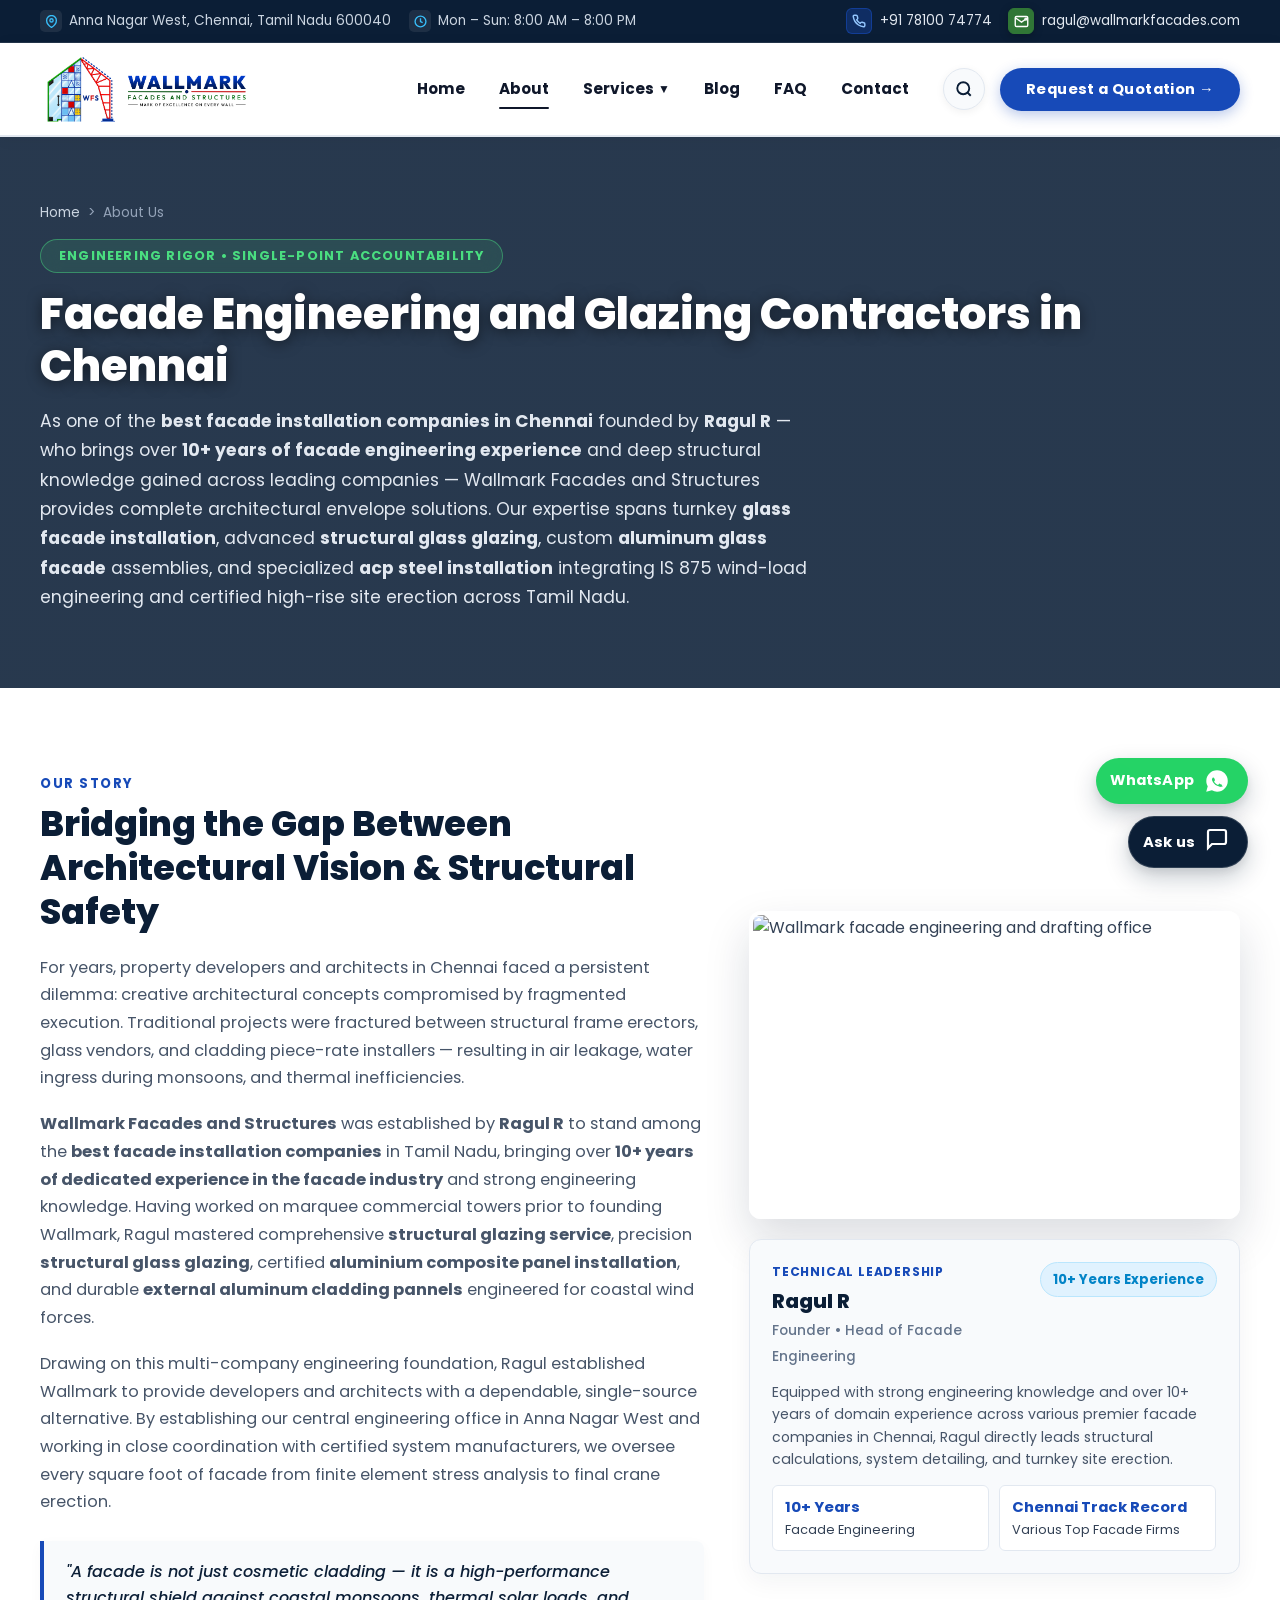
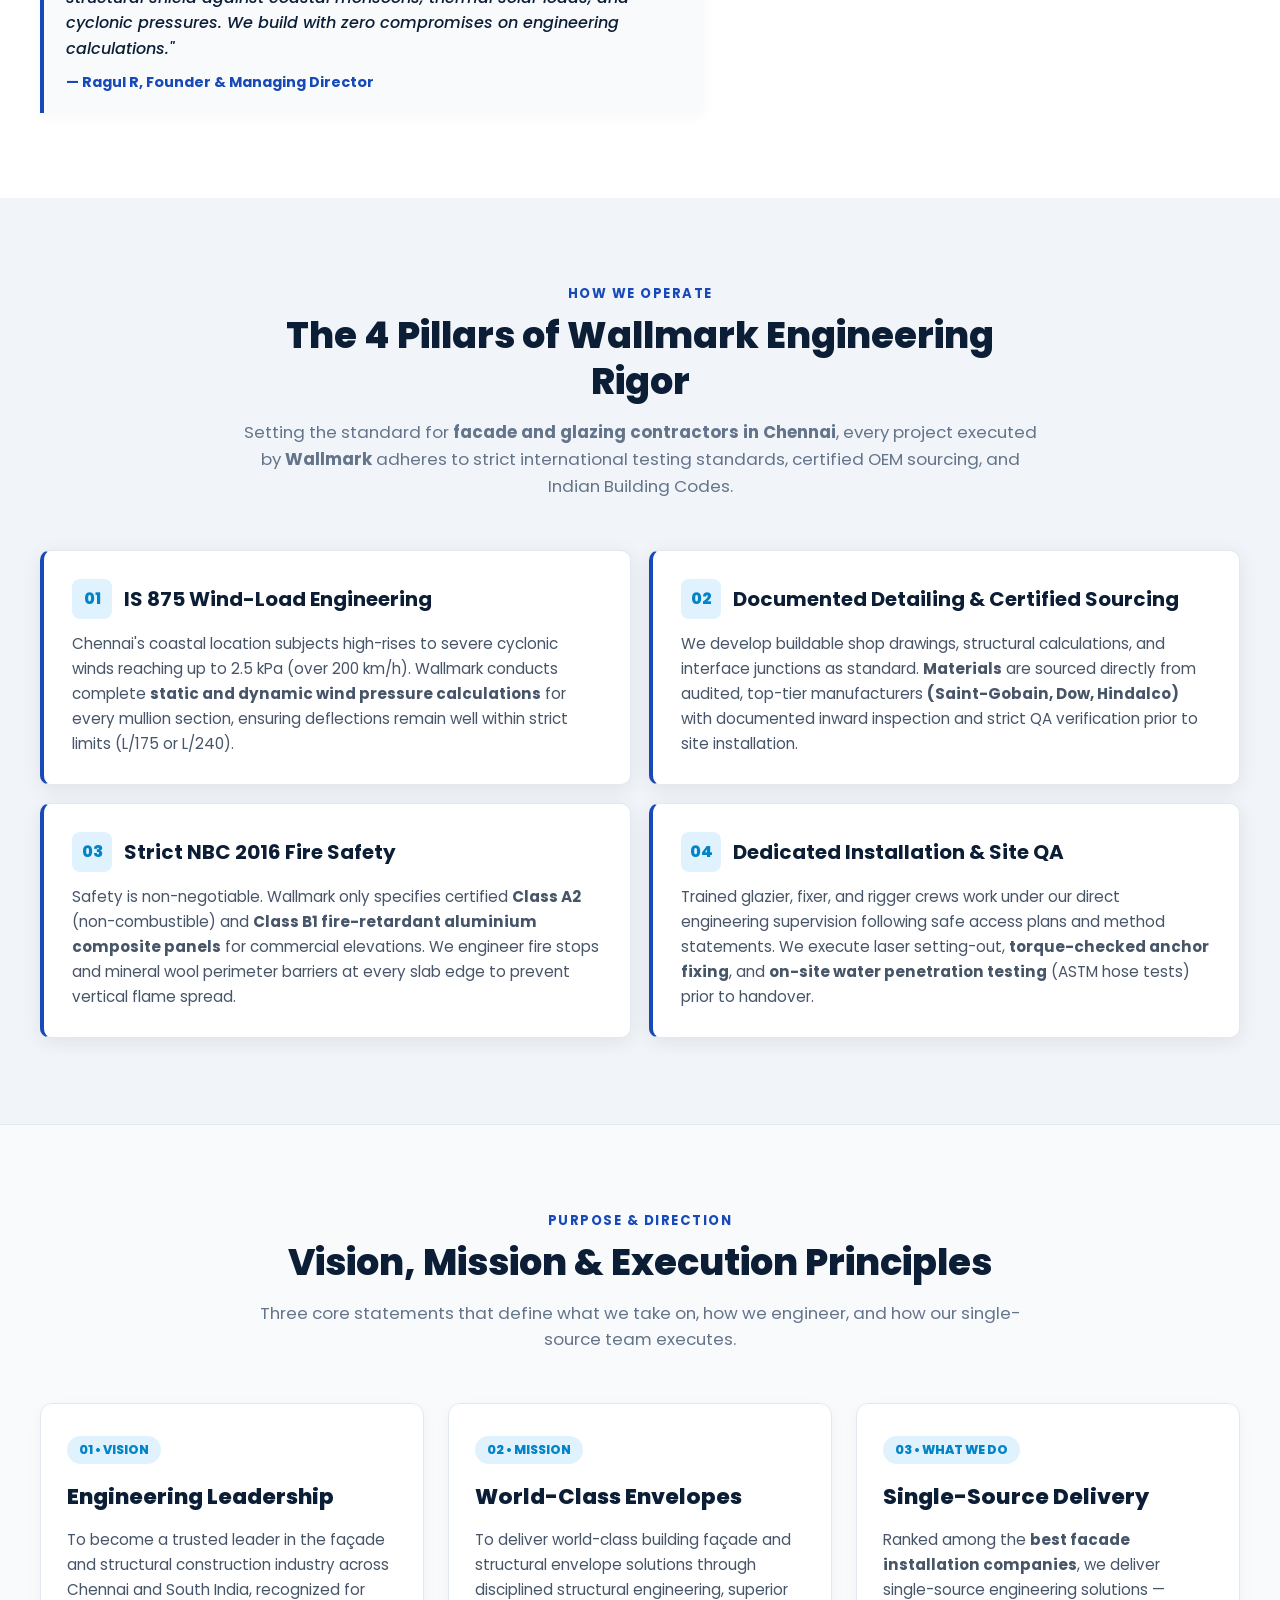
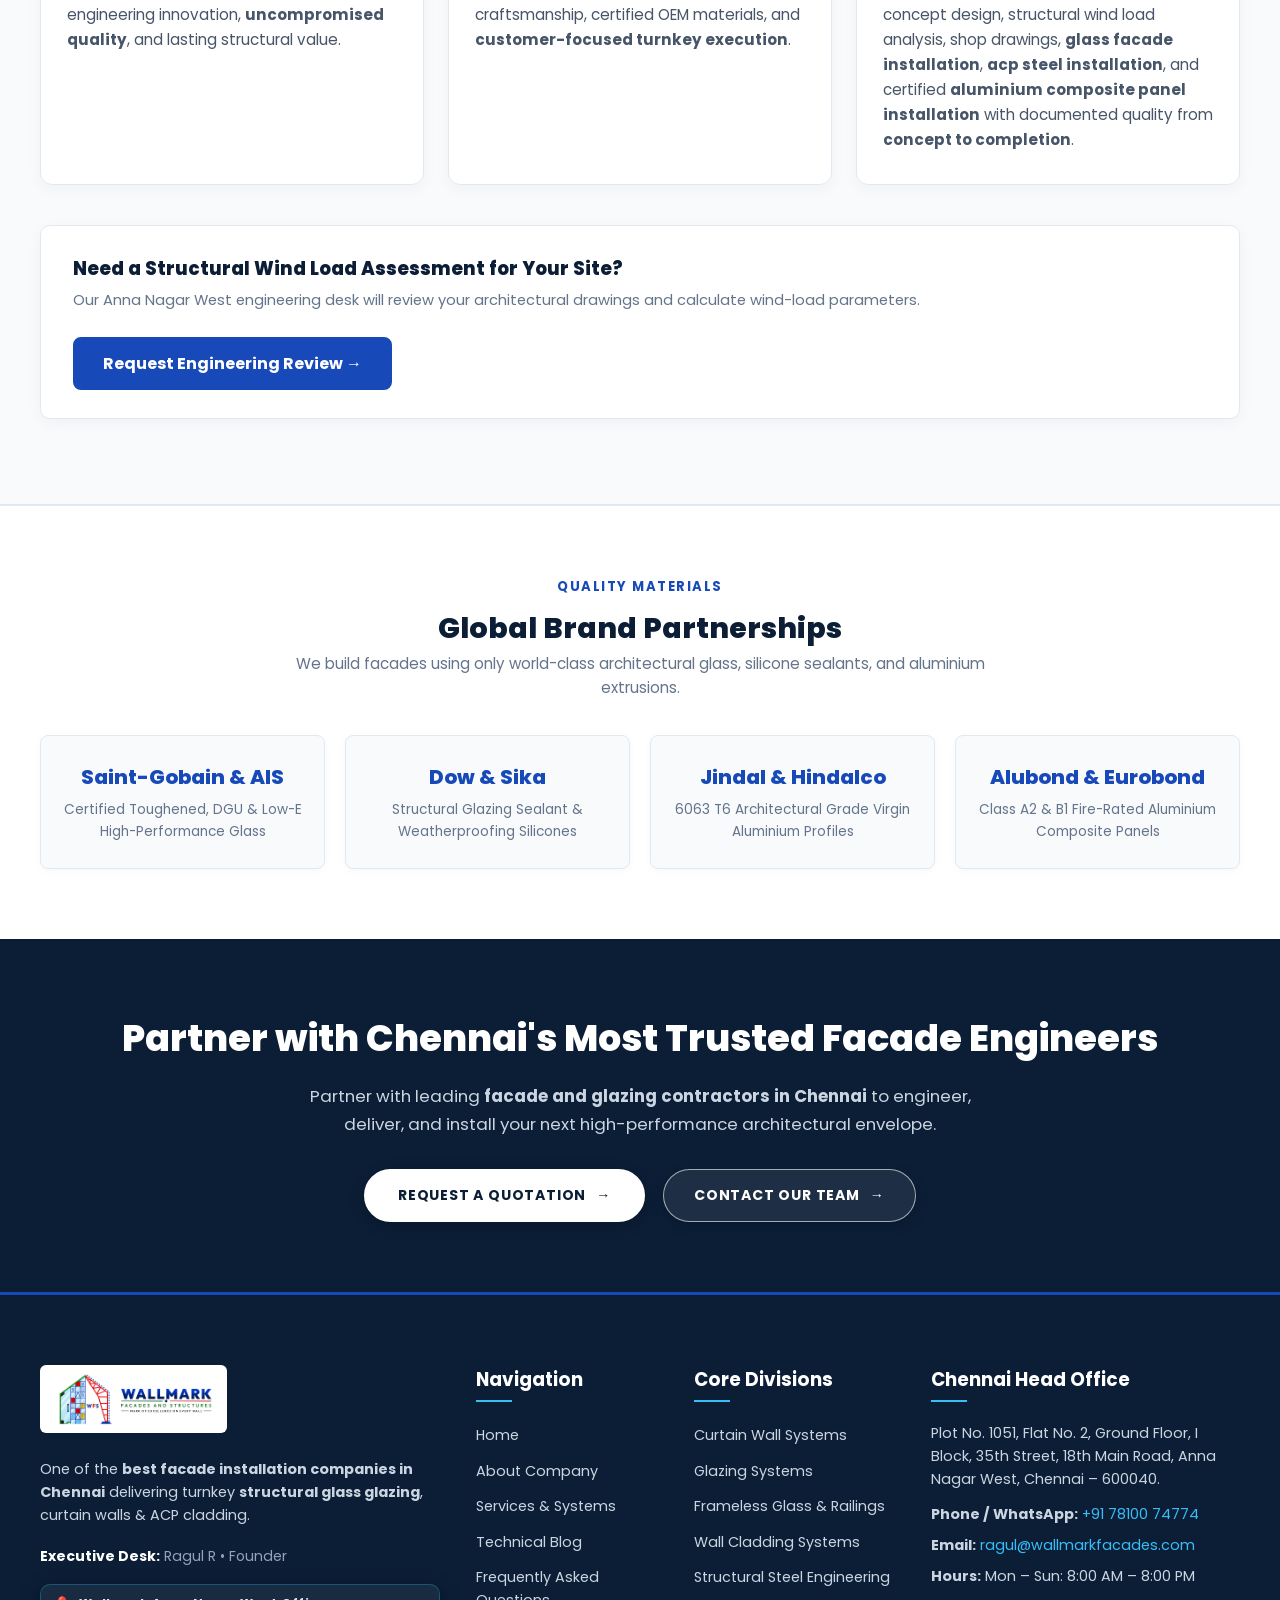
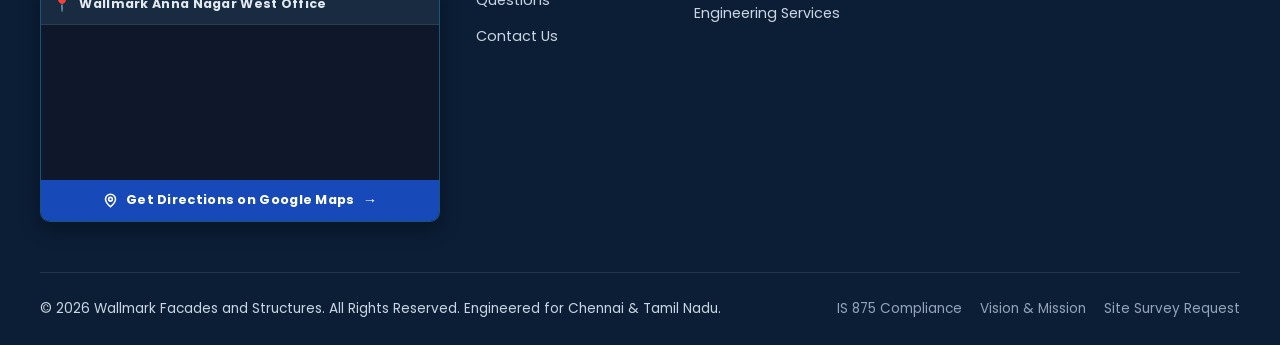
==== commit cab29ef8: "Update home page title and integrate target SEO keywords across Home, About, Services, and Contact p" ====
--- a/about.html
+++ b/about.html
@@ -3,9 +3,9 @@
 <head>
   <meta charset="UTF-8">
   <meta name="viewport" content="width=device-width, initial-scale=1.0">
-  <title>About Us | Facade Engineering and Glazing Contractors in Chennai | Wallmark</title>
-  <meta name="description" content="About Wallmark Facades: Premier Chennai facade and glazing contractors with 10+ years of turnkey engineering rigor.">
-  <meta name="keywords" content="About Wallmark Facades, Facade Contractors Chennai, Ragul R, Anna Nagar West Facade Company, Structural Glazing Engineering Chennai, Facade Experience Chennai">
+  <title>About Us | Best Facade Installation Companies in Chennai | Wallmark</title>
+  <meta name="description" content="About Wallmark Facades: Recognized among the best facade installation companies in Chennai with 10+ years of turnkey structural glass glazing and cladding excellence.">
+  <meta name="keywords" content="best facade installation companies in chennai, best facade installation companies, structural glass glazing, glass facade installation, structural glazing service, aluminum glass facade, acp steel installation, aluminium composite panel installation, external aluminum cladding pannels, Wallmark Facades">
   <meta name="robots" content="index, follow">
   <link rel="canonical" href="https://www.wallmarkfacades.com/about.html">
 
@@ -113,7 +113,7 @@
         <span class="page-hero-badge">Engineering Rigor &bull; Single-Point Accountability</span>
         <h1>Facade Engineering and Glazing Contractors in Chennai</h1>
         <p>
-          As trusted <strong>facade and glazing contractors in Chennai</strong> founded by <strong>Ragul R</strong> &mdash; who brings over <strong>10+ years of facade engineering experience</strong> and deep structural knowledge gained across various leading companies &mdash; Wallmark Facades and Structures provides complete architectural envelope solutions integrating IS 875 wind-load engineering, certified system procurement, and rigorous high-rise installation across Tamil Nadu.
+          As one of the <strong>best facade installation companies in Chennai</strong> founded by <strong>Ragul R</strong> &mdash; who brings over <strong>10+ years of facade engineering experience</strong> and deep structural knowledge gained across leading companies &mdash; Wallmark Facades and Structures provides complete architectural envelope solutions. Our expertise spans turnkey <strong>glass facade installation</strong>, advanced <strong>structural glass glazing</strong>, custom <strong>aluminum glass facade</strong> assemblies, and specialized <strong>acp steel installation</strong> integrating IS 875 wind-load engineering and certified high-rise site erection across Tamil Nadu.
         </p>
       </div>
     </section>
@@ -133,7 +133,7 @@
               For years, property developers and architects in Chennai faced a persistent dilemma: creative architectural concepts compromised by fragmented execution. Traditional projects were fractured between structural frame erectors, glass vendors, and cladding piece-rate installers &mdash; resulting in air leakage, water ingress during monsoons, and thermal inefficiencies.
             </p>
             <p style="color: #475569; font-size: 1.02rem; line-height: 1.7; margin-bottom: 18px;">
-              <strong>Wallmark Facades and Structures</strong> was established by <strong>Ragul R</strong> to serve as premier <strong>facade and glazing contractors in Chennai</strong>, bringing over <strong>10+ years of dedicated experience in the facade industry</strong> and strong engineering knowledge. Having worked in various leading facade companies in Chennai prior to founding Wallmark, Ragul mastered the nuances of unitized curtain wall design, structural glazing, ACP cladding systems, and coastal cyclonic wind engineering.
+              <strong>Wallmark Facades and Structures</strong> was established by <strong>Ragul R</strong> to stand among the <strong>best facade installation companies</strong> in Tamil Nadu, bringing over <strong>10+ years of dedicated experience in the facade industry</strong> and strong engineering knowledge. Having worked on marquee commercial towers prior to founding Wallmark, Ragul mastered comprehensive <strong>structural glazing service</strong>, precision <strong>structural glass glazing</strong>, certified <strong>aluminium composite panel installation</strong>, and durable <strong>external aluminum cladding pannels</strong> engineered for coastal wind forces.
             </p>
             <p style="color: #475569; font-size: 1.02rem; line-height: 1.7; margin-bottom: 24px;">
               Drawing on this multi-company engineering foundation, Ragul established Wallmark to provide developers and architects with a dependable, single-source alternative. By establishing our central engineering office in Anna Nagar West and working in close coordination with certified system manufacturers, we oversee every square foot of facade from finite element stress analysis to final crane erection.
@@ -270,7 +270,7 @@
             <span class="purpose-badge" style="display: inline-block; background: #e0f2fe; color: #0284c7; padding: 4px 12px; border-radius: 20px; font-weight: 800; font-size: 0.78rem; text-transform: uppercase; margin-bottom: 16px;">03 &bull; What We Do</span>
             <h3 style="font-size: 1.35rem; font-weight: 800; color: #0b1e36; margin-bottom: 12px;">Single-Source Delivery</h3>
             <p style="color: #475569; font-size: 0.95rem; line-height: 1.65; margin: 0;">
-              As single-source <strong>facade and glazing contractors in Chennai</strong>, we deliver end-to-end engineering solutions &mdash; concept design, structural wind load analysis, shop drawings, certified material procurement, and site erection of facade systems with documented quality and safety from <strong>concept to completion</strong>.
+              Ranked among the <strong>best facade installation companies</strong>, we deliver single-source engineering solutions &mdash; concept design, structural wind load analysis, shop drawings, <strong>glass facade installation</strong>, <strong>acp steel installation</strong>, and certified <strong>aluminium composite panel installation</strong> with documented quality from <strong>concept to completion</strong>.
             </p>
           </div>
         </div>
@@ -347,7 +347,7 @@
             <img src="logo_horizontal.png" alt="Wallmark Facades Logo" style="height: 52px; width: auto;">
           </div>
           <p>
-            Leading <strong>facade and glazing contractors in Chennai</strong> delivering turnkey structural glazing, curtain walls &amp; ACP cladding.
+            One of the <strong>best facade installation companies in Chennai</strong> delivering turnkey <strong>structural glass glazing</strong>, curtain walls &amp; ACP cladding.
           </p>
           <div style="font-size: 0.88rem; color: #94a3b8; margin-bottom: 16px;">
             <strong style="color: #ffffff;">Executive Desk:</strong> Ragul R &bull; Founder
--- a/styles.css
+++ b/styles.css
@@ -3045,10 +3045,168 @@
 /* =============================================================
    SERVICES & CAPABILITIES PAGE STYLES (ALL 6 DIVISIONS & 41 SYSTEMS)
 ============================================================== */
+.catalog-finder-section {
+  position: relative;
+  background: #071527;
+  padding: 65px 0 55px;
+  border-top: 1px solid rgba(255, 255, 255, 0.08);
+  border-bottom: 2px solid rgba(56, 189, 248, 0.3);
+}
+
+.catalog-finder-header {
+  margin-bottom: 30px;
+}
+
+.catalog-finder-header .section-badge-center {
+  display: flex;
+  justify-content: center;
+  margin-bottom: 14px;
+}
+
+.catalog-finder-title {
+  font-size: 2.2rem;
+  font-weight: 800;
+  color: #ffffff;
+  margin-bottom: 12px;
+  letter-spacing: -0.02em;
+}
+
+.catalog-finder-subtitle {
+  color: #cbd5e1;
+  font-size: 0.98rem;
+  max-width: 700px;
+  margin: 0 auto;
+  line-height: 1.6;
+}
+
+.catalog-finder-console {
+  background: #0b1e36;
+  border: 1.5px solid rgba(56, 189, 248, 0.28);
+  border-radius: 20px;
+  padding: 28px 32px;
+  box-shadow: 0 16px 45px rgba(0, 0, 0, 0.35), inset 0 1px 0 rgba(255, 255, 255, 0.1);
+  display: flex;
+  flex-direction: column;
+  gap: 20px;
+}
+
+.console-top-row {
+  display: flex;
+  flex-direction: column;
+  gap: 16px;
+  align-items: stretch;
+}
+
+@media (min-width: 768px) {
+  .console-top-row {
+    flex-direction: row;
+    align-items: center;
+    justify-content: space-between;
+  }
+}
+
+.console-top-row .search-system-box {
+  flex: 1;
+  max-width: 520px;
+}
+
+.console-top-row .filter-status-box {
+  align-self: flex-start;
+  padding: 9px 16px;
+  border-radius: 8px;
+}
+
+@media (min-width: 768px) {
+  .console-top-row .filter-status-box {
+    align-self: center;
+  }
+}
+
+.status-live-dot {
+  width: 8px;
+  height: 8px;
+  border-radius: 50%;
+  background: #4ade80;
+  display: inline-block;
+  box-shadow: 0 0 10px #4ade80;
+  animation: pulseDot 2s infinite ease-in-out;
+}
+
+@keyframes pulseDot {
+  0%, 100% { opacity: 1; transform: scale(1); }
+  50% { opacity: 0.55; transform: scale(0.85); }
+}
+
+.console-divider {
+  height: 1px;
+  background: rgba(255, 255, 255, 0.1);
+  width: 100%;
+}
+
+.console-division-row {
+  display: flex;
+  flex-direction: column;
+  gap: 12px;
+}
+
+.filter-chips-label {
+  display: flex;
+  align-items: center;
+  gap: 8px;
+}
+
+.filter-chips-label span {
+  font-size: 0.8rem;
+  font-weight: 700;
+  text-transform: uppercase;
+  letter-spacing: 0.08em;
+  color: #94a3b8;
+}
+
+.console-shortcuts-row {
+  display: flex;
+  align-items: center;
+  gap: 12px;
+  flex-wrap: wrap;
+  padding-top: 4px;
+}
+
+.shortcuts-label {
+  font-size: 0.78rem;
+  font-weight: 600;
+  color: #64748b;
+  text-transform: uppercase;
+  letter-spacing: 0.05em;
+}
+
+.shortcuts-tags {
+  display: flex;
+  gap: 8px;
+  flex-wrap: wrap;
+}
+
+.shortcut-tag {
+  background: rgba(255, 255, 255, 0.05);
+  border: 1px solid rgba(255, 255, 255, 0.14);
+  color: #93c5fd;
+  font-size: 0.76rem;
+  font-weight: 500;
+  padding: 4px 11px;
+  border-radius: 6px;
+  cursor: pointer;
+  transition: all 0.2s ease;
+  font-family: inherit;
+}
+
+.shortcut-tag:hover {
+  background: #174AB8;
+  color: #ffffff;
+  border-color: #38bdf8;
+  transform: translateY(-1px);
+}
+
 .capabilities-filter-section {
-  position: sticky;
-  top: 72px;
-  z-index: 95;
+  position: relative;
   background: #0b1e36;
   border-bottom: 2px solid rgba(56, 189, 248, 0.25);
   padding: 18px 0;
@@ -3070,9 +3228,15 @@
 }
 
 @media (max-width: 991px) {
-  .capabilities-filter-section {
-    top: 64px;
-    padding: 12px 0 10px;
+  .catalog-finder-section {
+    padding: 45px 0 35px;
+  }
+  .catalog-finder-title {
+    font-size: 1.65rem;
+  }
+  .catalog-finder-console {
+    padding: 20px 18px;
+    border-radius: 14px;
   }
   .filter-bar-inner {
     flex-direction: column;
@@ -3090,9 +3254,9 @@
     padding-bottom: 6px !important;
     scrollbar-width: none !important;
     gap: 8px !important;
-    margin: 0 -15px !important;
-    padding-left: 15px !important;
-    padding-right: 15px !important;
+    margin: 0 -10px !important;
+    padding-left: 10px !important;
+    padding-right: 10px !important;
   }
   .filter-chips-wrap::-webkit-scrollbar {
     display: none;
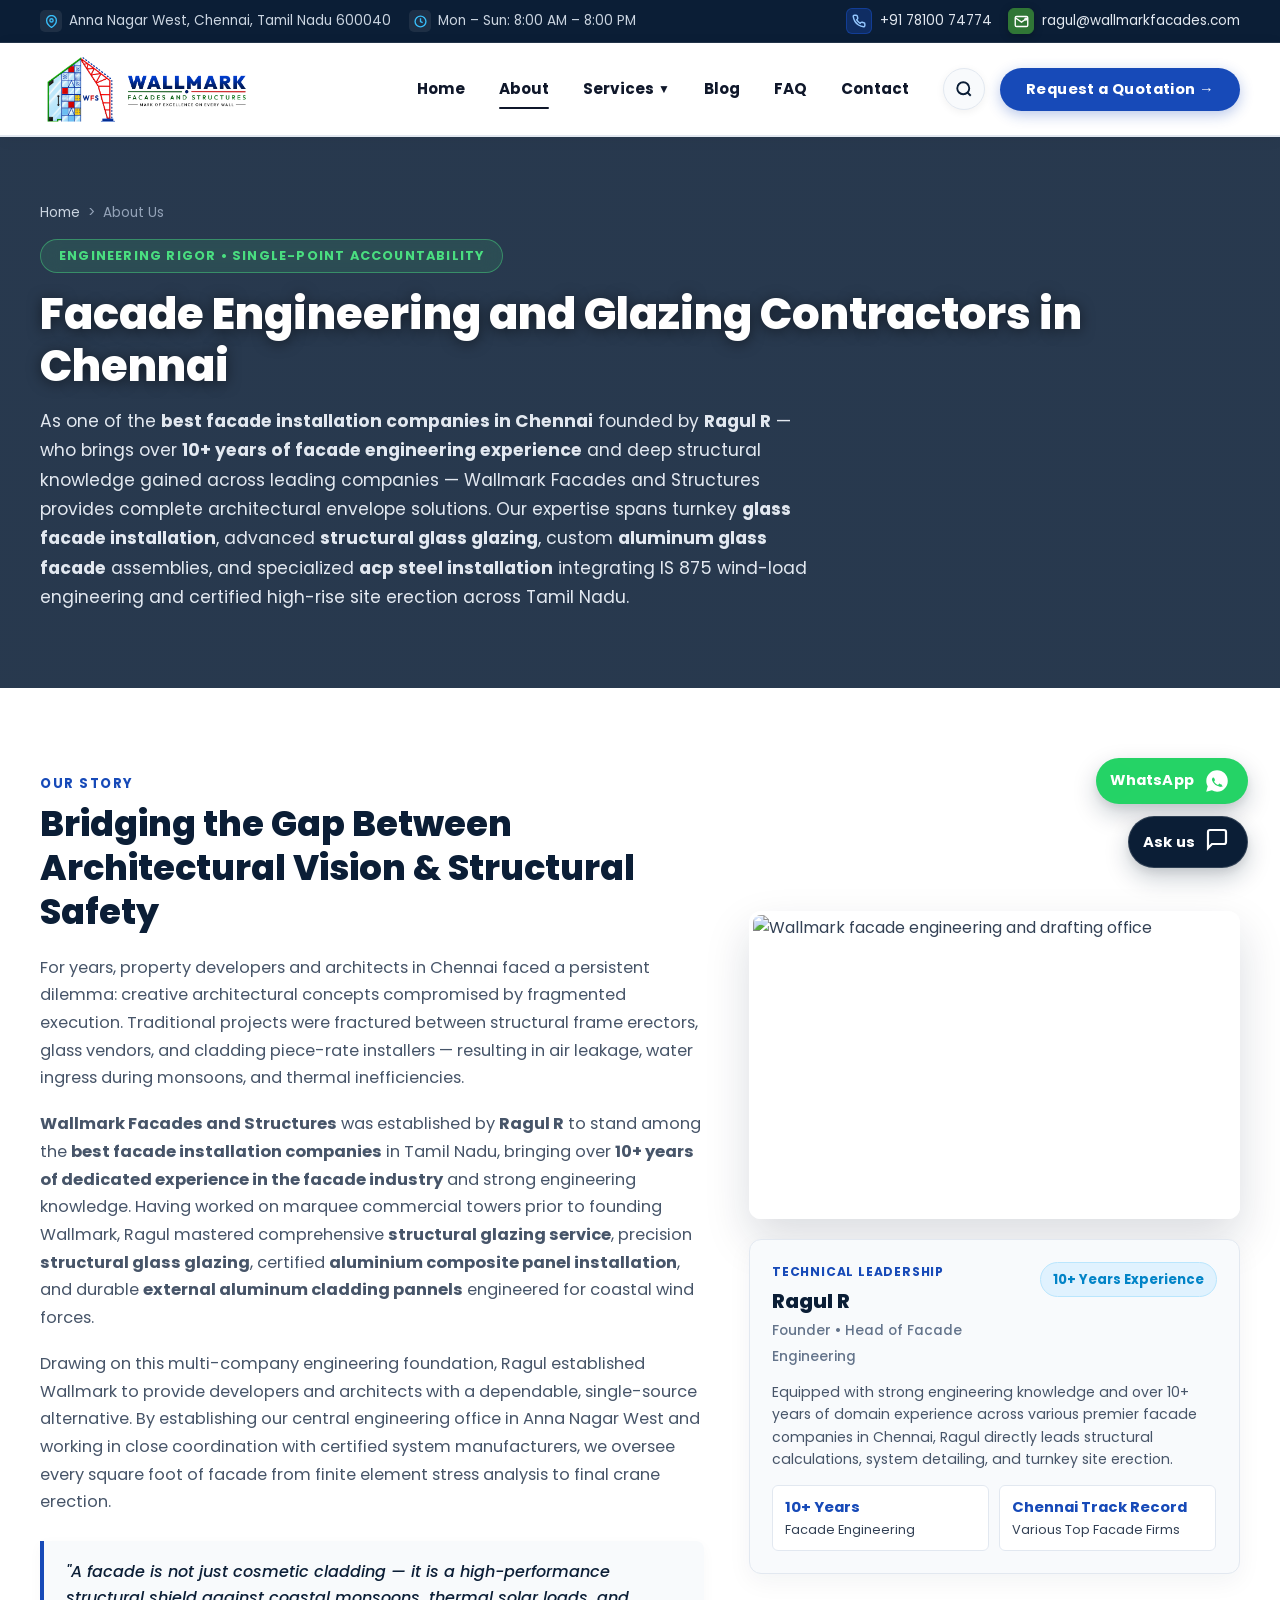
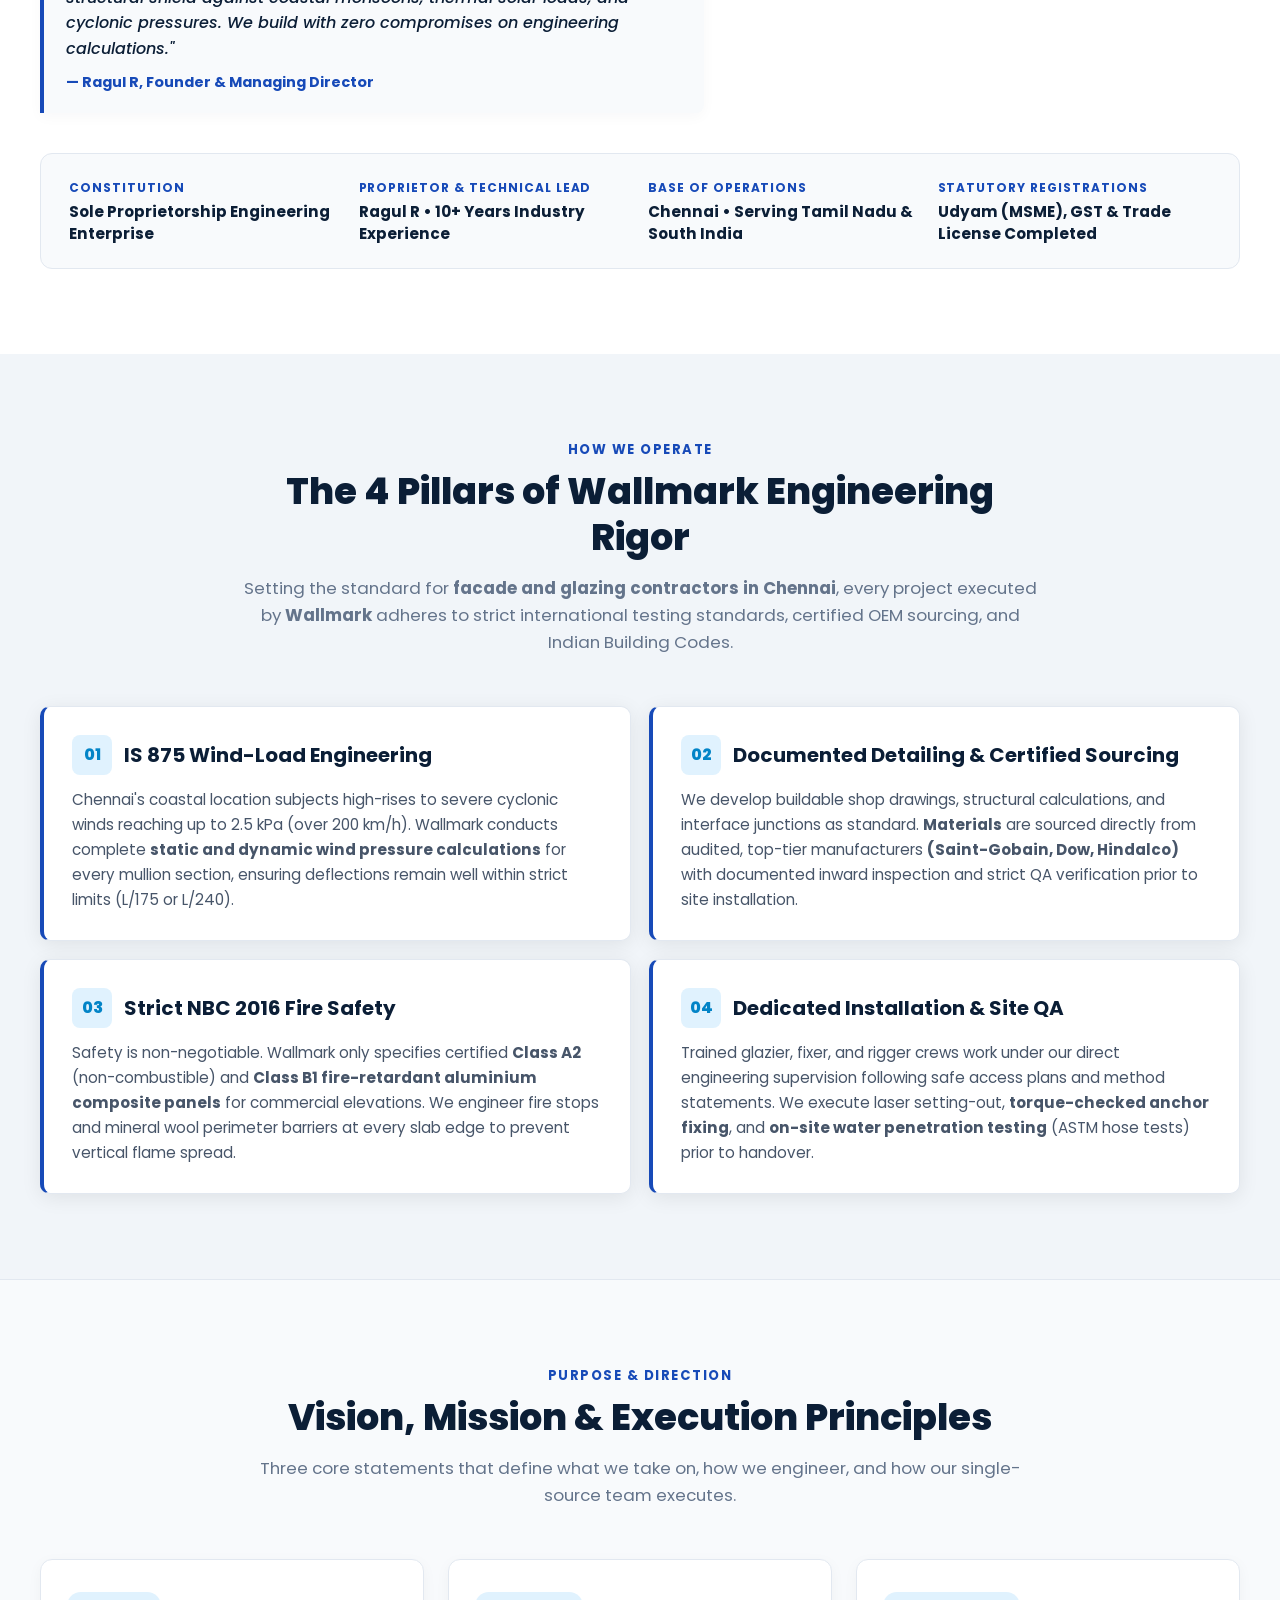
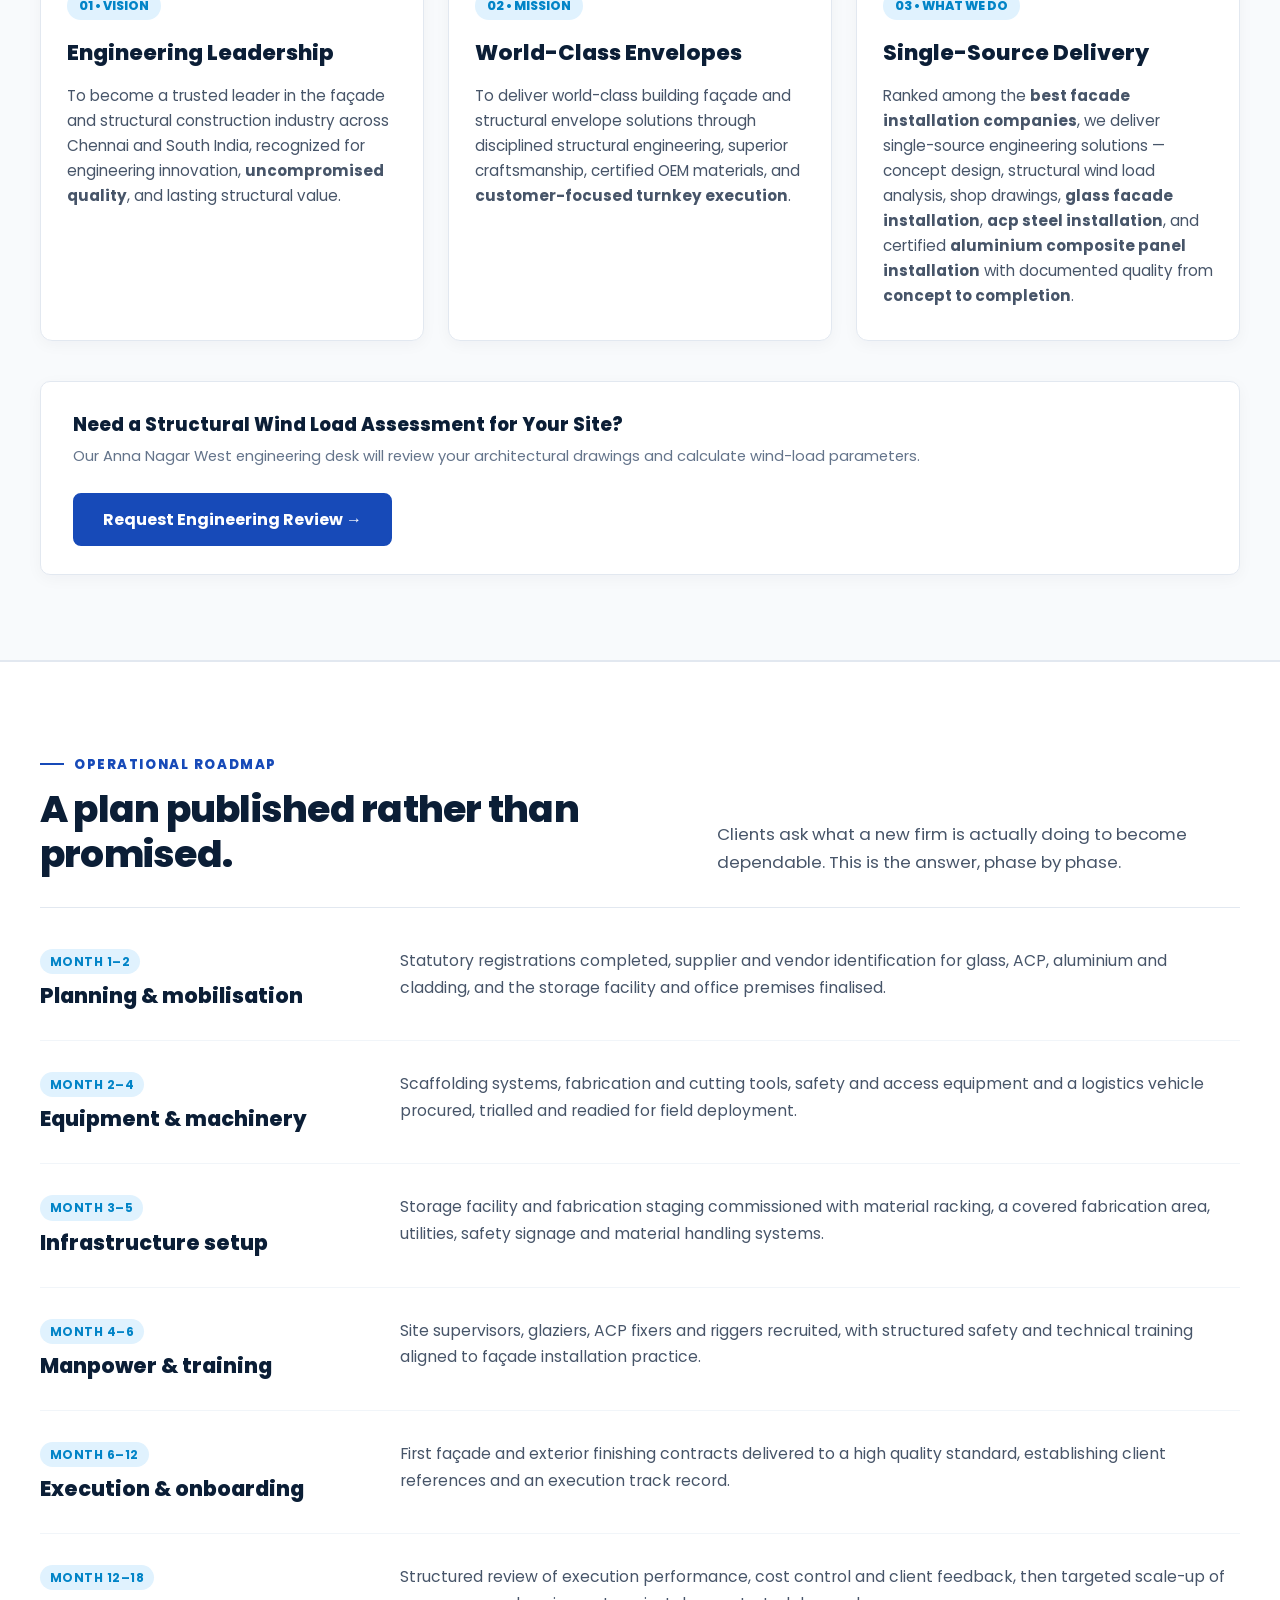
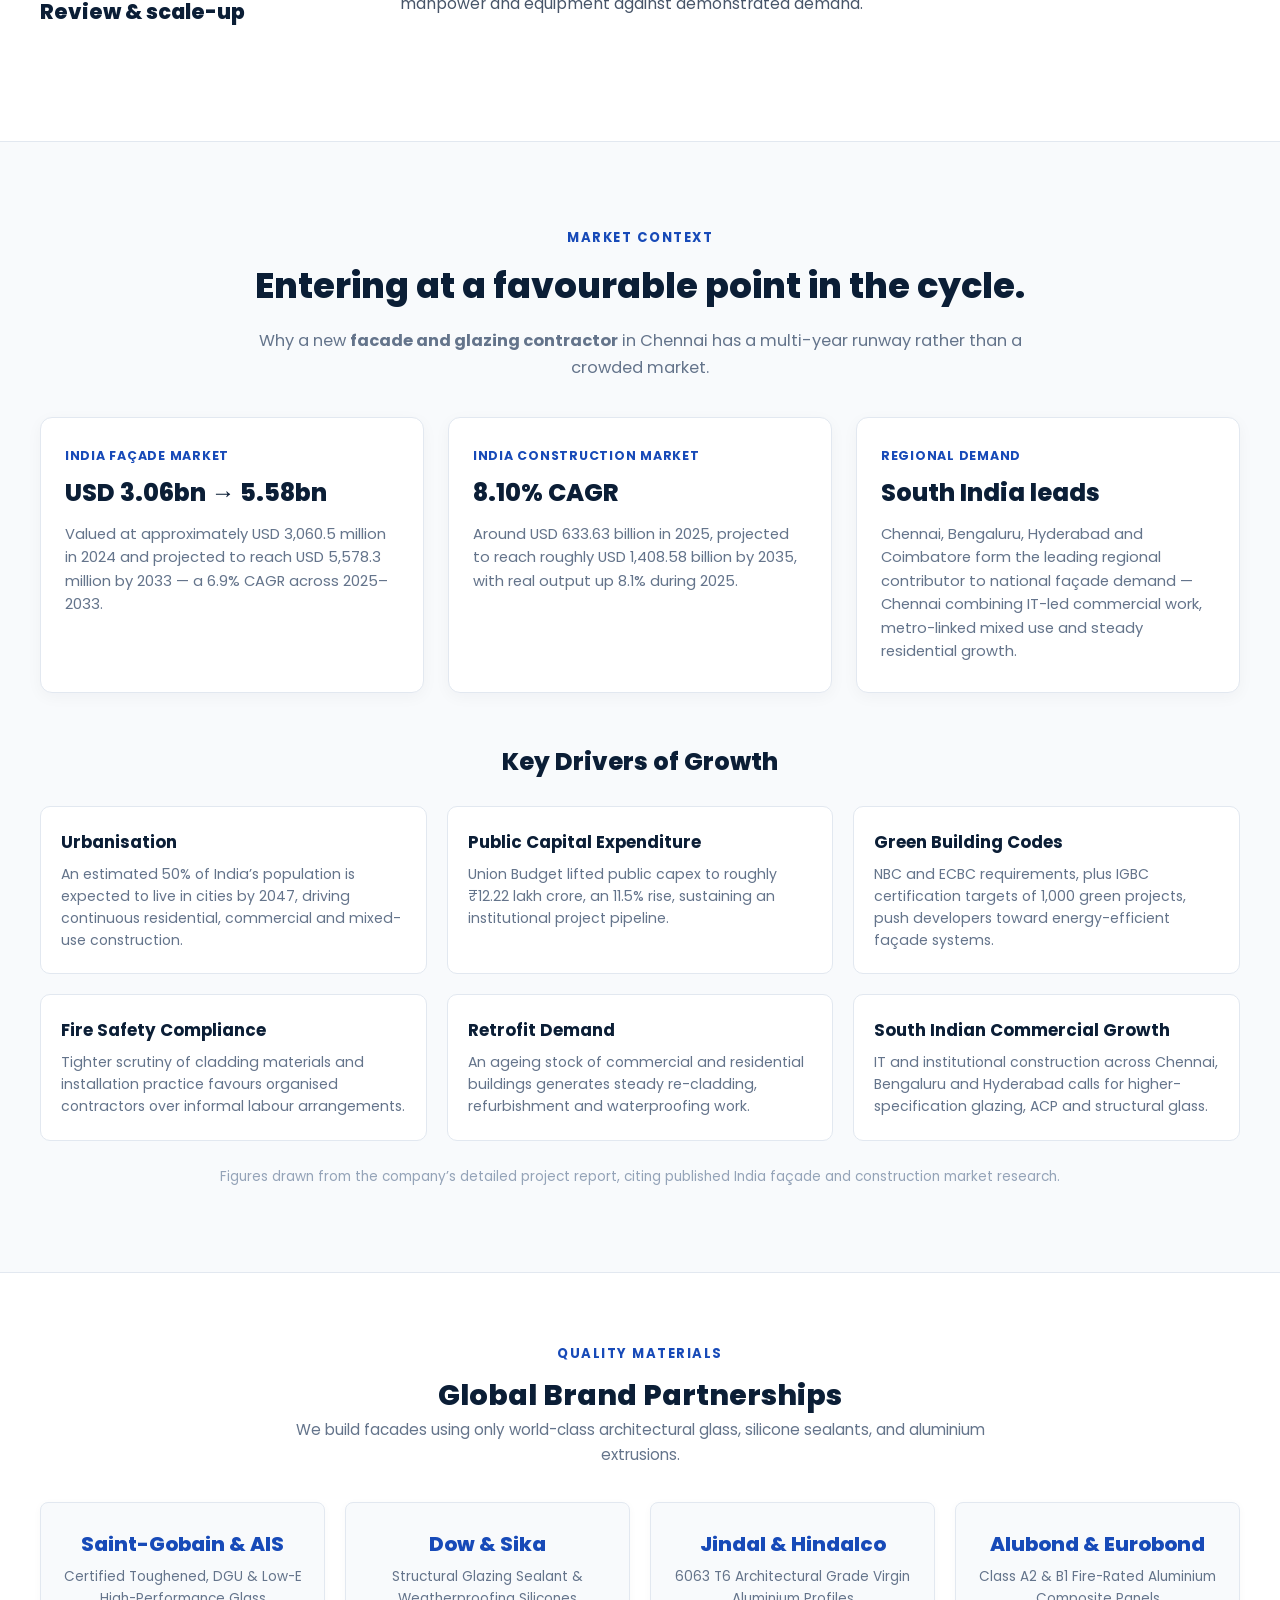
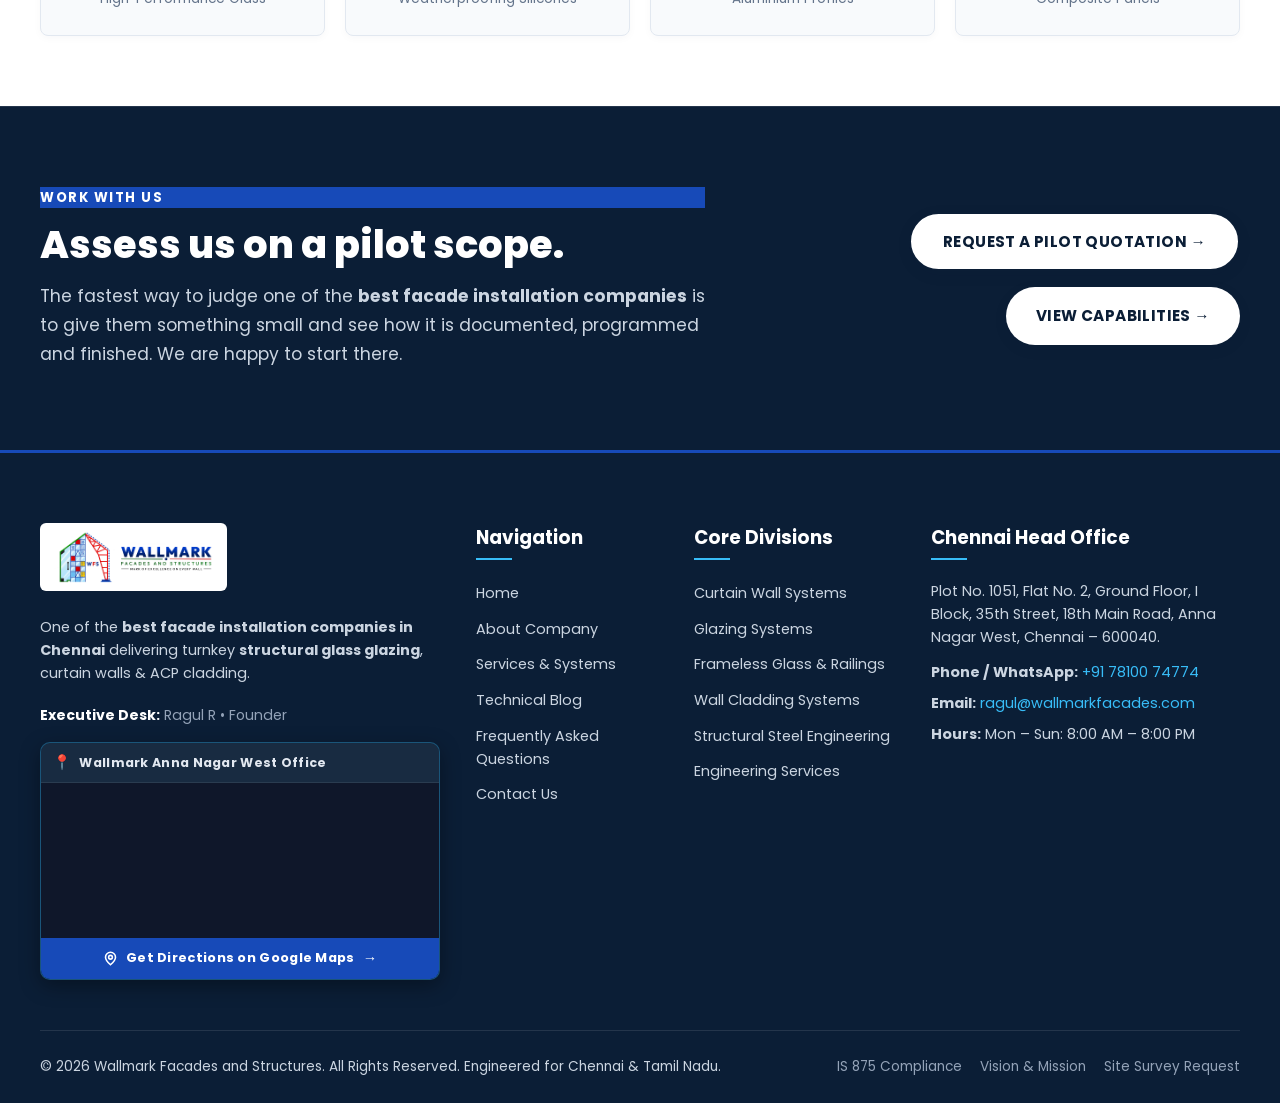
==== commit 60952756: "Integrate authentic Operational Roadmap, Market Context, Enterprise Facts and Pilot Scope on About p" ====
--- a/about.html
+++ b/about.html
@@ -178,6 +178,26 @@
             </div>
           </div>
         </div>
+
+        <!-- Enterprise Facts (From Live Site Constitution) -->
+        <div class="enterprise-facts-strip">
+          <div class="fact-item">
+            <span class="fact-label">Constitution</span>
+            <strong class="fact-value">Sole Proprietorship Engineering Enterprise</strong>
+          </div>
+          <div class="fact-item">
+            <span class="fact-label">Proprietor &amp; Technical Lead</span>
+            <strong class="fact-value">Ragul R &bull; 10+ Years Industry Experience</strong>
+          </div>
+          <div class="fact-item">
+            <span class="fact-label">Base of Operations</span>
+            <strong class="fact-value">Chennai &bull; Serving Tamil Nadu &amp; South India</strong>
+          </div>
+          <div class="fact-item">
+            <span class="fact-label">Statutory Registrations</span>
+            <strong class="fact-value">Udyam (MSME), GST &amp; Trade License Completed</strong>
+          </div>
+        </div>
       </div>
     </section>
 
@@ -286,6 +306,169 @@
     </section>
 
     <!-- =============================================================
+         SECTION: OPERATIONAL ROADMAP (AUTHENTIC FROM LIVE SITE)
+    ============================================================== -->
+    <section class="roadmap-section" id="roadmap">
+      <div class="container">
+        <div class="roadmap-header-split">
+          <div>
+            <div class="roadmap-eyebrow">Operational Roadmap</div>
+            <h2 class="roadmap-title">A plan published rather than promised.</h2>
+          </div>
+          <div>
+            <p class="roadmap-lead">
+              Clients ask what a new firm is actually doing to become dependable. This is the answer, phase by phase.
+            </p>
+          </div>
+        </div>
+
+        <div class="roadmap-rows">
+          <div class="roadmap-row">
+            <div>
+              <span class="roadmap-phase-pill">Month 1–2</span>
+              <h3 class="roadmap-heading">Planning &amp; mobilisation</h3>
+            </div>
+            <div>
+              <p class="roadmap-desc">
+                Statutory registrations completed, supplier and vendor identification for glass, ACP, aluminium and cladding, and the storage facility and office premises finalised.
+              </p>
+            </div>
+          </div>
+
+          <div class="roadmap-row">
+            <div>
+              <span class="roadmap-phase-pill">Month 2–4</span>
+              <h3 class="roadmap-heading">Equipment &amp; machinery</h3>
+            </div>
+            <div>
+              <p class="roadmap-desc">
+                Scaffolding systems, fabrication and cutting tools, safety and access equipment and a logistics vehicle procured, trialled and readied for field deployment.
+              </p>
+            </div>
+          </div>
+
+          <div class="roadmap-row">
+            <div>
+              <span class="roadmap-phase-pill">Month 3–5</span>
+              <h3 class="roadmap-heading">Infrastructure setup</h3>
+            </div>
+            <div>
+              <p class="roadmap-desc">
+                Storage facility and fabrication staging commissioned with material racking, a covered fabrication area, utilities, safety signage and material handling systems.
+              </p>
+            </div>
+          </div>
+
+          <div class="roadmap-row">
+            <div>
+              <span class="roadmap-phase-pill">Month 4–6</span>
+              <h3 class="roadmap-heading">Manpower &amp; training</h3>
+            </div>
+            <div>
+              <p class="roadmap-desc">
+                Site supervisors, glaziers, ACP fixers and riggers recruited, with structured safety and technical training aligned to façade installation practice.
+              </p>
+            </div>
+          </div>
+
+          <div class="roadmap-row">
+            <div>
+              <span class="roadmap-phase-pill">Month 6–12</span>
+              <h3 class="roadmap-heading">Execution &amp; onboarding</h3>
+            </div>
+            <div>
+              <p class="roadmap-desc">
+                First façade and exterior finishing contracts delivered to a high quality standard, establishing client references and an execution track record.
+              </p>
+            </div>
+          </div>
+
+          <div class="roadmap-row">
+            <div>
+              <span class="roadmap-phase-pill">Month 12–18</span>
+              <h3 class="roadmap-heading">Review &amp; scale-up</h3>
+            </div>
+            <div>
+              <p class="roadmap-desc">
+                Structured review of execution performance, cost control and client feedback, then targeted scale-up of manpower and equipment against demonstrated demand.
+              </p>
+            </div>
+          </div>
+        </div>
+      </div>
+    </section>
+
+    <!-- =============================================================
+         SECTION: MARKET CONTEXT & KEY DRIVERS OF GROWTH
+    ============================================================== -->
+    <section class="market-context-section" id="market-context">
+      <div class="container">
+        <div style="text-align: center; max-width: 780px; margin: 0 auto 35px;">
+          <span class="section-badge">Market Context</span>
+          <h2 style="font-size: 2.2rem; font-weight: 800; color: #0b1e36; margin-top: 10px; margin-bottom: 12px;">
+            Entering at a favourable point in the cycle.
+          </h2>
+          <p style="color: #64748b; font-size: 1.02rem; line-height: 1.7; margin: 0;">
+            Why a new <strong>facade and glazing contractor</strong> in Chennai has a multi-year runway rather than a crowded market.
+          </p>
+        </div>
+
+        <div class="market-cards-grid">
+          <div class="market-highlight-card">
+            <span class="market-tag">India Façade Market</span>
+            <h3>USD 3.06bn &rarr; 5.58bn</h3>
+            <p>Valued at approximately USD 3,060.5 million in 2024 and projected to reach USD 5,578.3 million by 2033 &mdash; a 6.9% CAGR across 2025–2033.</p>
+          </div>
+
+          <div class="market-highlight-card">
+            <span class="market-tag">India Construction Market</span>
+            <h3>8.10% CAGR</h3>
+            <p>Around USD 633.63 billion in 2025, projected to reach roughly USD 1,408.58 billion by 2035, with real output up 8.1% during 2025.</p>
+          </div>
+
+          <div class="market-highlight-card">
+            <span class="market-tag">Regional Demand</span>
+            <h3>South India leads</h3>
+            <p>Chennai, Bengaluru, Hyderabad and Coimbatore form the leading regional contributor to national façade demand &mdash; Chennai combining IT-led commercial work, metro-linked mixed use and steady residential growth.</p>
+          </div>
+        </div>
+
+        <div style="margin-top: 50px;">
+          <h3 style="font-size: 1.5rem; font-weight: 800; color: #0b1e36; margin-bottom: 20px; text-align: center;">Key Drivers of Growth</h3>
+          <div class="drivers-grid">
+            <div class="driver-card">
+              <h4>Urbanisation</h4>
+              <p>An estimated 50% of India’s population is expected to live in cities by 2047, driving continuous residential, commercial and mixed-use construction.</p>
+            </div>
+            <div class="driver-card">
+              <h4>Public Capital Expenditure</h4>
+              <p>Union Budget lifted public capex to roughly ₹12.22 lakh crore, an 11.5% rise, sustaining an institutional project pipeline.</p>
+            </div>
+            <div class="driver-card">
+              <h4>Green Building Codes</h4>
+              <p>NBC and ECBC requirements, plus IGBC certification targets of 1,000 green projects, push developers toward energy-efficient façade systems.</p>
+            </div>
+            <div class="driver-card">
+              <h4>Fire Safety Compliance</h4>
+              <p>Tighter scrutiny of cladding materials and installation practice favours organised contractors over informal labour arrangements.</p>
+            </div>
+            <div class="driver-card">
+              <h4>Retrofit Demand</h4>
+              <p>An ageing stock of commercial and residential buildings generates steady re-cladding, refurbishment and waterproofing work.</p>
+            </div>
+            <div class="driver-card">
+              <h4>South Indian Commercial Growth</h4>
+              <p>IT and institutional construction across Chennai, Bengaluru and Hyderabad calls for higher-specification glazing, ACP and structural glass.</p>
+            </div>
+          </div>
+          <p style="color: #94a3b8; font-size: 0.85rem; text-align: center; margin-top: 25px; margin-bottom: 0;">
+            Figures drawn from the company’s detailed project report, citing published India façade and construction market research.
+          </p>
+        </div>
+      </div>
+    </section>
+
+    <!-- =============================================================
          SECTION 4: TECHNICAL ALLIANCES & CERTIFICATIONS
     ============================================================== -->
     <section style="padding: 70px 0; background: #ffffff; border-top: 1px solid #e2e8f0;">
@@ -318,19 +501,24 @@
     </section>
 
     <!-- =============================================================
-         SECTION 5: FAST QUOTATION CTA
+         SECTION 5: ASSESS US ON A PILOT SCOPE (AUTHENTIC CALLOUT)
     ============================================================== -->
-    <section style="background: #0b1e36; color: #ffffff; padding: 70px 0;">
-      <div class="container" style="text-align: center;">
-        <h2 style="font-size: 2.3rem; font-weight: 800; color: #ffffff; margin-bottom: 14px;">
-          Partner with Chennai's Most Trusted Facade Engineers
-        </h2>
-        <p style="color: #cbd5e1; font-size: 1.05rem; max-width: 680px; margin: 0 auto 30px; line-height: 1.7;">
-          Partner with leading <strong>facade and glazing contractors in Chennai</strong> to engineer, deliver, and install your next high-performance architectural envelope.
-        </p>
-        <div style="display: flex; justify-content: center; gap: 18px; flex-wrap: wrap;">
-          <button class="btn-pill-white" onclick="openQuoteModal()">REQUEST A QUOTATION <span>&rarr;</span></button>
-          <a href="contact.html" class="btn-pill-outline">CONTACT OUR TEAM <span>&rarr;</span></a>
+    <section class="pilot-scope-section" id="pilot-scope">
+      <div class="container">
+        <div class="pilot-scope-card">
+          <div>
+            <span class="section-badge" style="background: #174AB8; color: #ffffff; border-color: #174AB8; margin-bottom: 14px;">Work With Us</span>
+            <h2 style="font-size: 2.4rem; font-weight: 800; color: #ffffff; margin-bottom: 14px; line-height: 1.2;">
+              Assess us on a pilot scope.
+            </h2>
+            <p style="color: #cbd5e1; font-size: 1.08rem; line-height: 1.7; margin: 0;">
+              The fastest way to judge one of the <strong>best facade installation companies</strong> is to give them something small and see how it is documented, programmed and finished. We are happy to start there.
+            </p>
+          </div>
+          <div class="pilot-scope-actions">
+            <button class="btn-specular" style="padding: 16px 32px; font-size: 0.95rem;" onclick="openQuoteModal('pilot')">REQUEST A PILOT QUOTATION &rarr;</button>
+            <a href="services.html" class="btn-outline" style="border-color: rgba(255,255,255,0.4); color: #ffffff; padding: 15px 28px; border-radius: 9999px; text-decoration: none; font-weight: 700; font-size: 0.95rem; display: inline-flex; align-items: center; justify-content: center;">VIEW CAPABILITIES &rarr;</a>
+          </div>
         </div>
       </div>
     </section>
--- a/styles.css
+++ b/styles.css
@@ -2574,22 +2574,44 @@
 .market-stats-strip {
   margin-top: 45px;
   background: var(--primary);
-  border-radius: 10px;
-  padding: 32px 35px;
+  border-radius: 12px;
+  padding: 34px 38px;
   display: grid;
   grid-template-columns: repeat(4, 1fr);
   gap: 25px;
   color: #ffffff;
-  border: 1px solid rgba(255, 255, 255, 0.1);
+  border: 1.5px solid rgba(56, 189, 248, 0.25);
+  box-shadow: 0 16px 40px rgba(11, 30, 54, 0.16);
+}
+
+.market-stat-item {
+  transition: transform 0.3s cubic-bezier(0.34, 1.56, 0.64, 1);
+}
+
+.market-stat-item:hover {
+  transform: translateY(-3px);
 }
 
 .market-stat-item b {
-  font-size: 2.2rem;
+  font-size: 2.35rem;
   font-weight: 800;
   color: var(--accent);
   display: block;
   line-height: 1.1;
   margin-bottom: 6px;
+  font-variant-numeric: tabular-nums;
+  letter-spacing: -0.02em;
+  transition: transform 0.35s ease, color 0.35s ease, text-shadow 0.35s ease;
+}
+
+.market-stat-item.is-counted b {
+  animation: statGlowPop 0.5s cubic-bezier(0.34, 1.56, 0.64, 1);
+}
+
+@keyframes statGlowPop {
+  0% { transform: scale(1); }
+  50% { transform: scale(1.06); text-shadow: 0 0 16px rgba(56, 189, 248, 0.65); color: #ffffff; }
+  100% { transform: scale(1); text-shadow: none; color: var(--accent); }
 }
 
 .market-stat-item span {
@@ -3961,3 +3983,300 @@
     padding: 22px 18px !important;
   }
 }
+
+/* =============================================================
+   ABOUT PAGE: OPERATIONAL ROADMAP & MARKET CONTEXT (AUTHENTIC)
+============================================================== */
+.enterprise-facts-strip {
+  display: grid;
+  grid-template-columns: repeat(4, 1fr);
+  gap: 16px;
+  background: #f8fafc;
+  border: 1.5px solid #e2e8f0;
+  border-radius: 12px;
+  padding: 24px 28px;
+  margin-top: 40px;
+}
+
+@media (max-width: 991px) {
+  .enterprise-facts-strip {
+    grid-template-columns: repeat(2, 1fr);
+    gap: 18px;
+  }
+}
+
+@media (max-width: 576px) {
+  .enterprise-facts-strip {
+    grid-template-columns: 1fr;
+  }
+}
+
+.fact-item {
+  display: flex;
+  flex-direction: column;
+  gap: 4px;
+}
+
+.fact-label {
+  font-size: 0.75rem;
+  font-weight: 700;
+  color: #174AB8;
+  text-transform: uppercase;
+  letter-spacing: 0.08em;
+}
+
+.fact-value {
+  font-size: 0.95rem;
+  font-weight: 700;
+  color: #0b1e36;
+  line-height: 1.4;
+}
+
+/* Operational Roadmap */
+.roadmap-section {
+  padding: 85px 0;
+  background: #ffffff;
+  border-top: 1px solid #e2e8f0;
+}
+
+.roadmap-header-split {
+  display: grid;
+  grid-template-columns: 1fr;
+  gap: 20px;
+  align-items: end;
+  padding-bottom: 30px;
+  border-bottom: 1.5px solid #e2e8f0;
+  margin-bottom: 10px;
+}
+
+@media (min-width: 992px) {
+  .roadmap-header-split {
+    grid-template-columns: 1.2fr 1fr;
+    gap: 50px;
+  }
+}
+
+.roadmap-eyebrow {
+  display: inline-flex;
+  align-items: center;
+  gap: 10px;
+  font-size: 0.82rem;
+  font-weight: 800;
+  color: #174AB8;
+  text-transform: uppercase;
+  letter-spacing: 0.12em;
+  margin-bottom: 12px;
+}
+
+.roadmap-eyebrow::before {
+  content: '';
+  display: inline-block;
+  width: 24px;
+  height: 2px;
+  background: #174AB8;
+}
+
+.roadmap-title {
+  font-size: 2.35rem;
+  font-weight: 800;
+  color: #0b1e36;
+  line-height: 1.2;
+  letter-spacing: -0.02em;
+  margin: 0;
+}
+
+.roadmap-lead {
+  font-size: 1.05rem;
+  color: #475569;
+  line-height: 1.7;
+  margin: 0;
+}
+
+.roadmap-rows {
+  display: flex;
+  flex-direction: column;
+}
+
+.roadmap-row {
+  display: grid;
+  grid-template-columns: 1fr;
+  gap: 12px;
+  padding: 30px 0;
+  border-bottom: 1px solid #f1f5f9;
+  transition: all 0.25s ease;
+}
+
+@media (min-width: 768px) {
+  .roadmap-row {
+    grid-template-columns: 320px 1fr;
+    gap: 40px;
+    align-items: start;
+  }
+}
+
+.roadmap-row:last-child {
+  border-bottom: none;
+}
+
+.roadmap-row:hover {
+  background: #f8fafc;
+  padding-left: 20px;
+  padding-right: 20px;
+  border-radius: 8px;
+}
+
+.roadmap-phase-pill {
+  display: inline-block;
+  font-size: 0.75rem;
+  font-weight: 700;
+  color: #0284c7;
+  background: #e0f2fe;
+  padding: 3px 10px;
+  border-radius: 14px;
+  margin-bottom: 8px;
+  letter-spacing: 0.04em;
+  text-transform: uppercase;
+}
+
+.roadmap-heading {
+  font-size: 1.3rem;
+  font-weight: 800;
+  color: #0b1e36;
+  margin: 0;
+  line-height: 1.35;
+}
+
+.roadmap-desc {
+  font-size: 0.98rem;
+  color: #475569;
+  line-height: 1.7;
+  margin: 0;
+}
+
+/* Market Context */
+.market-context-section {
+  padding: 85px 0;
+  background: #f8fafc;
+  border-top: 1px solid #e2e8f0;
+}
+
+.market-cards-grid {
+  display: grid;
+  grid-template-columns: repeat(3, 1fr);
+  gap: 24px;
+  margin-top: 35px;
+  margin-bottom: 45px;
+}
+
+@media (max-width: 991px) {
+  .market-cards-grid {
+    grid-template-columns: 1fr;
+  }
+}
+
+.market-highlight-card {
+  background: #ffffff;
+  border: 1.5px solid #e2e8f0;
+  border-radius: 12px;
+  padding: 28px 24px;
+  box-shadow: 0 4px 16px rgba(11, 30, 54, 0.04);
+}
+
+.market-highlight-card .market-tag {
+  font-size: 0.78rem;
+  font-weight: 700;
+  color: #174AB8;
+  text-transform: uppercase;
+  letter-spacing: 0.06em;
+  display: block;
+  margin-bottom: 8px;
+}
+
+.market-highlight-card h3 {
+  font-size: 1.5rem;
+  font-weight: 800;
+  color: #0b1e36;
+  margin-bottom: 10px;
+}
+
+.market-highlight-card p {
+  font-size: 0.92rem;
+  color: #64748b;
+  line-height: 1.6;
+  margin: 0;
+}
+
+.drivers-grid {
+  display: grid;
+  grid-template-columns: repeat(3, 1fr);
+  gap: 20px;
+  margin-top: 25px;
+}
+
+@media (max-width: 991px) {
+  .drivers-grid {
+    grid-template-columns: repeat(2, 1fr);
+  }
+}
+
+@media (max-width: 600px) {
+  .drivers-grid {
+    grid-template-columns: 1fr;
+  }
+}
+
+.driver-card {
+  background: #ffffff;
+  border: 1px solid #e2e8f0;
+  border-radius: 10px;
+  padding: 22px 20px;
+}
+
+.driver-card h4 {
+  font-size: 1.05rem;
+  font-weight: 700;
+  color: #0b1e36;
+  margin-bottom: 8px;
+}
+
+.driver-card p {
+  font-size: 0.88rem;
+  color: #64748b;
+  line-height: 1.55;
+  margin: 0;
+}
+
+/* Pilot Scope Assessment */
+.pilot-scope-section {
+  padding: 80px 0;
+  background: #0b1e36;
+  color: #ffffff;
+  border-top: 1px solid rgba(255, 255, 255, 0.1);
+}
+
+.pilot-scope-card {
+  display: grid;
+  grid-template-columns: 1fr;
+  gap: 30px;
+  align-items: center;
+}
+
+@media (min-width: 992px) {
+  .pilot-scope-card {
+    grid-template-columns: 1.4fr 1fr;
+    gap: 60px;
+  }
+}
+
+.pilot-scope-actions {
+  display: flex;
+  gap: 16px;
+  flex-wrap: wrap;
+}
+
+@media (min-width: 992px) {
+  .pilot-scope-actions {
+    justify-content: flex-end;
+  }
+}
+
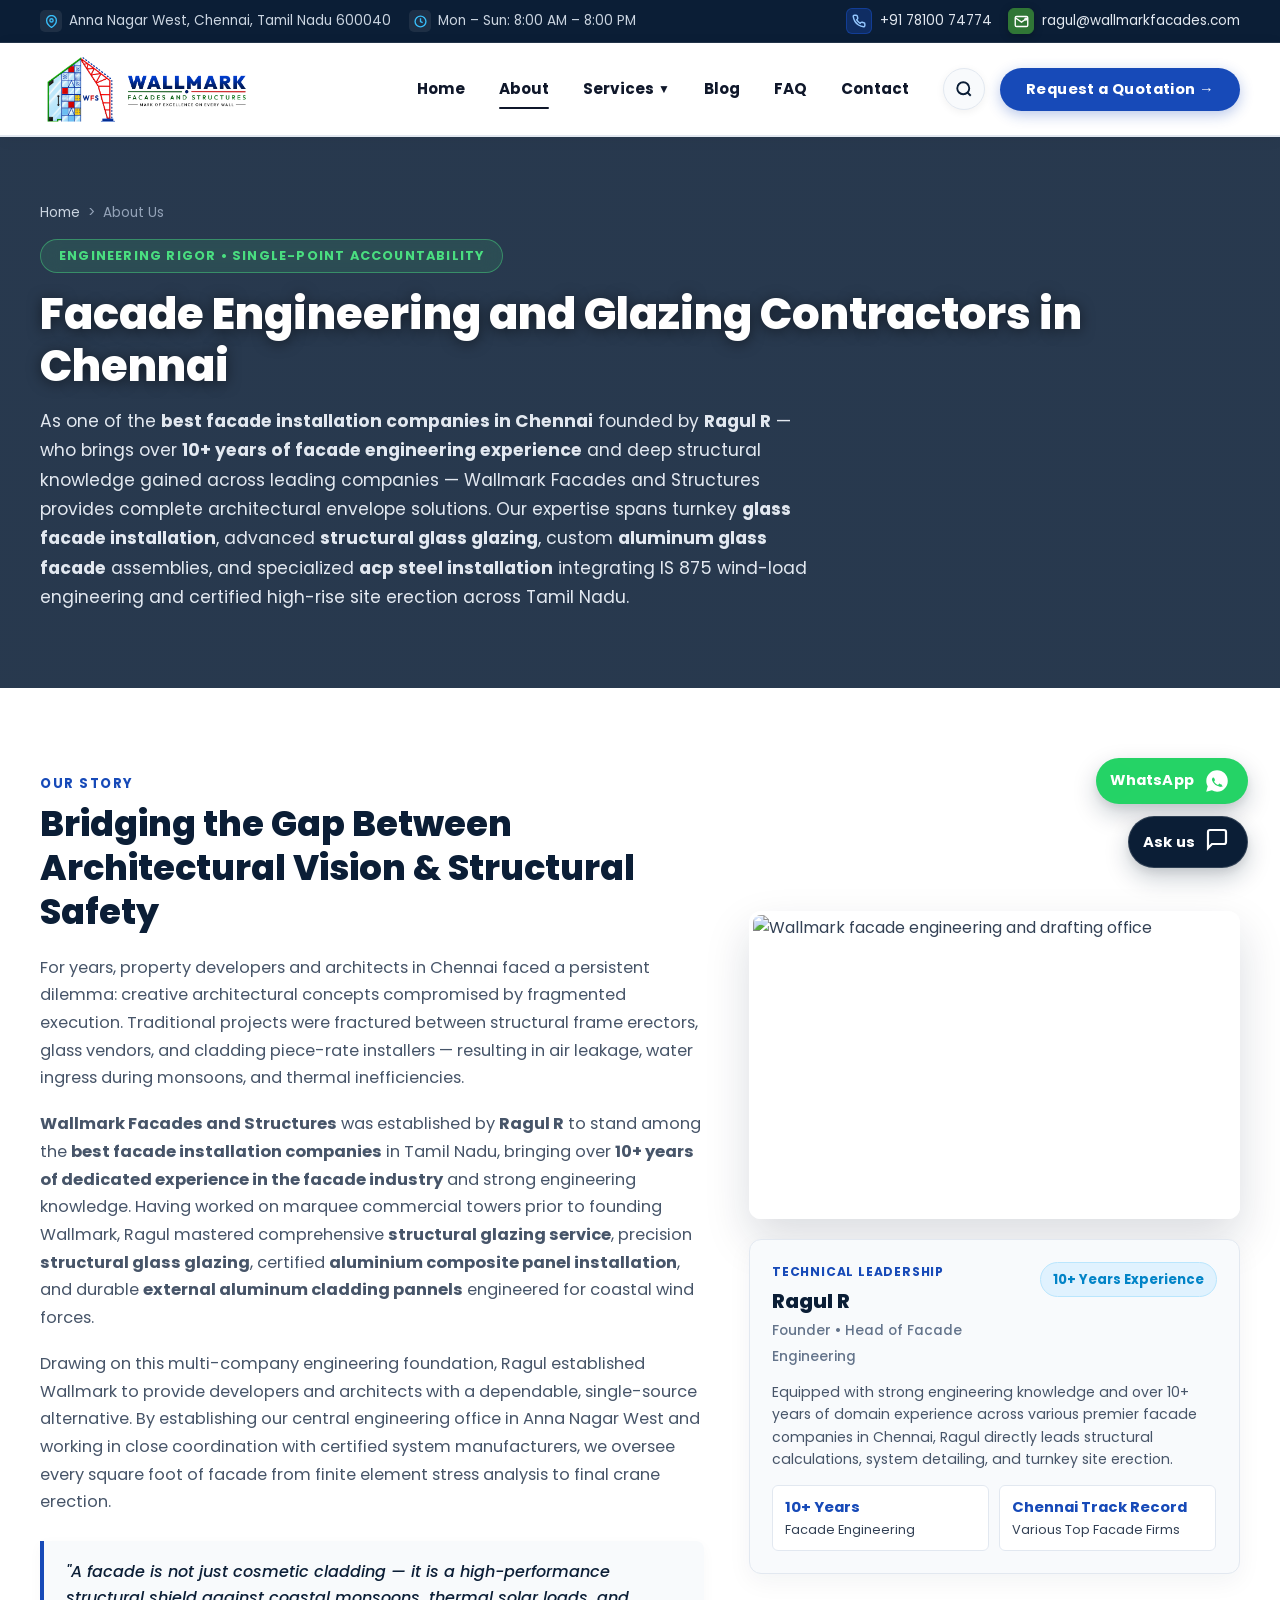
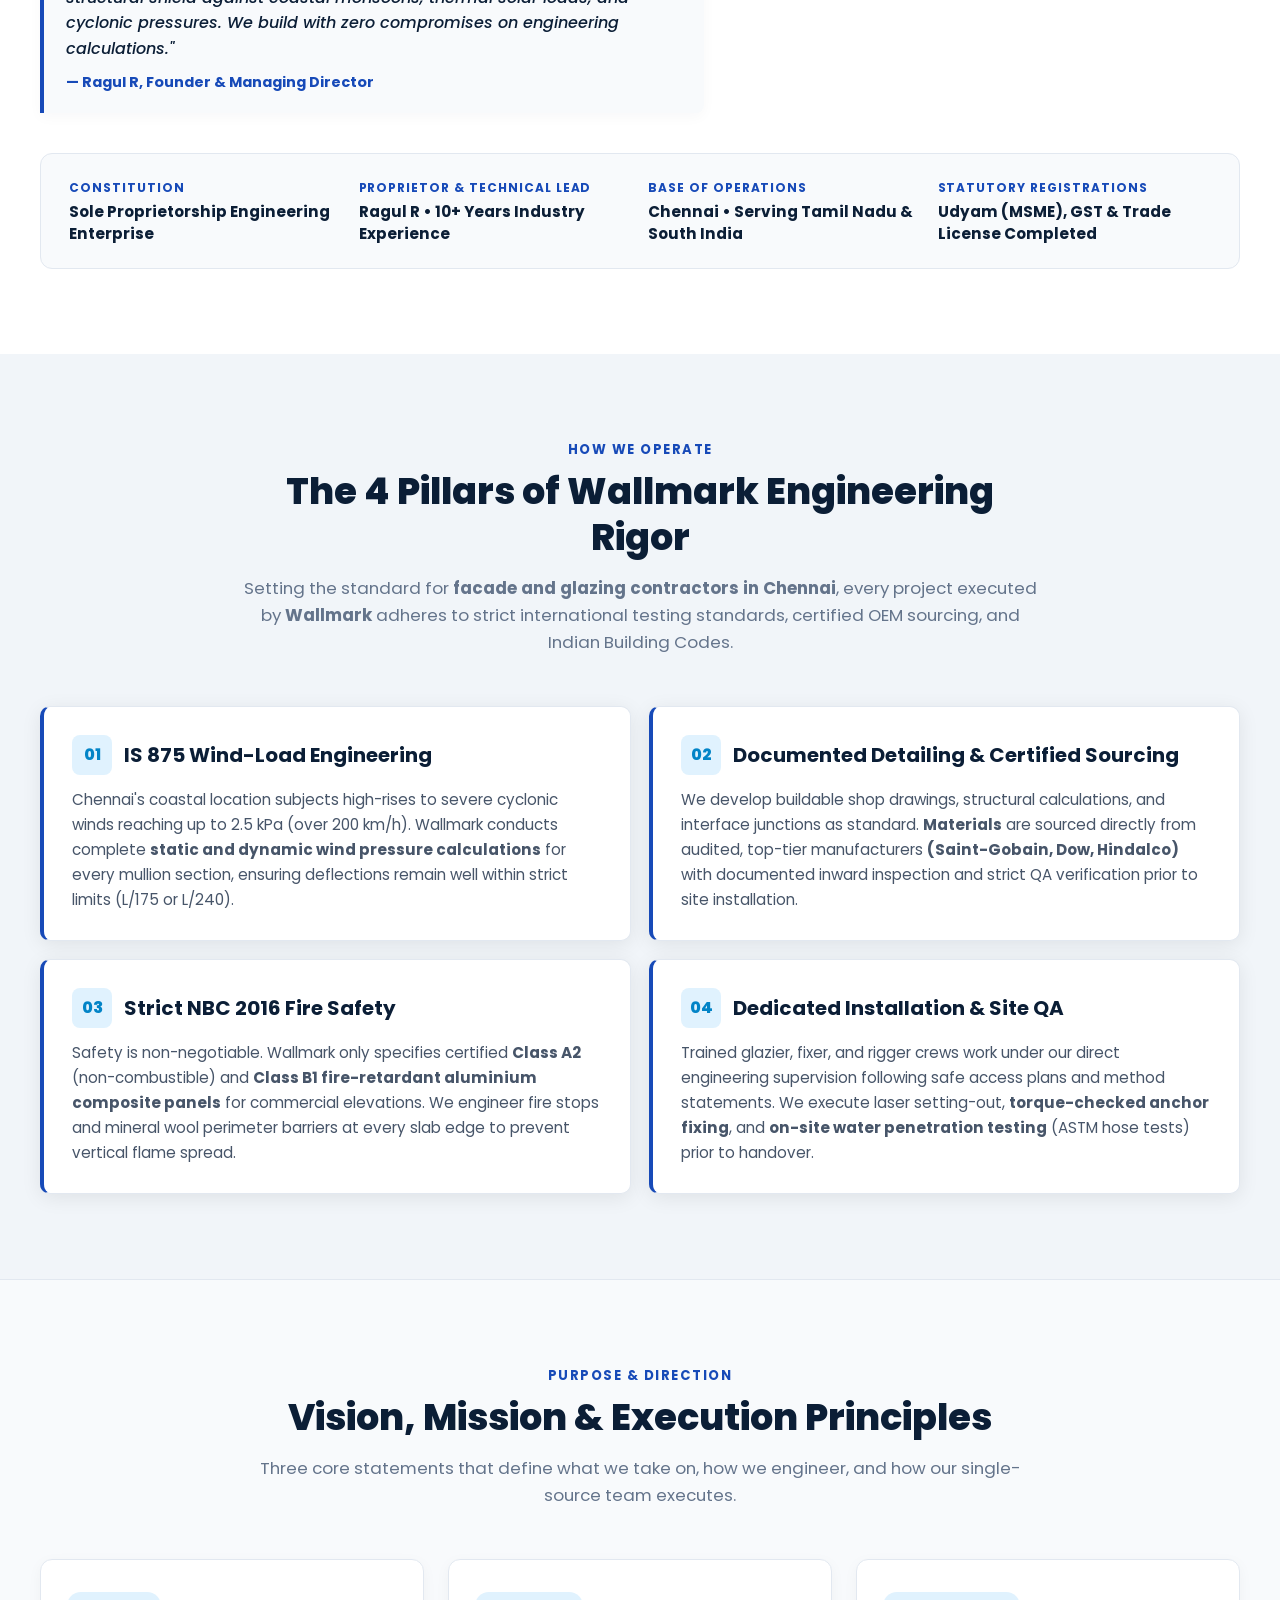
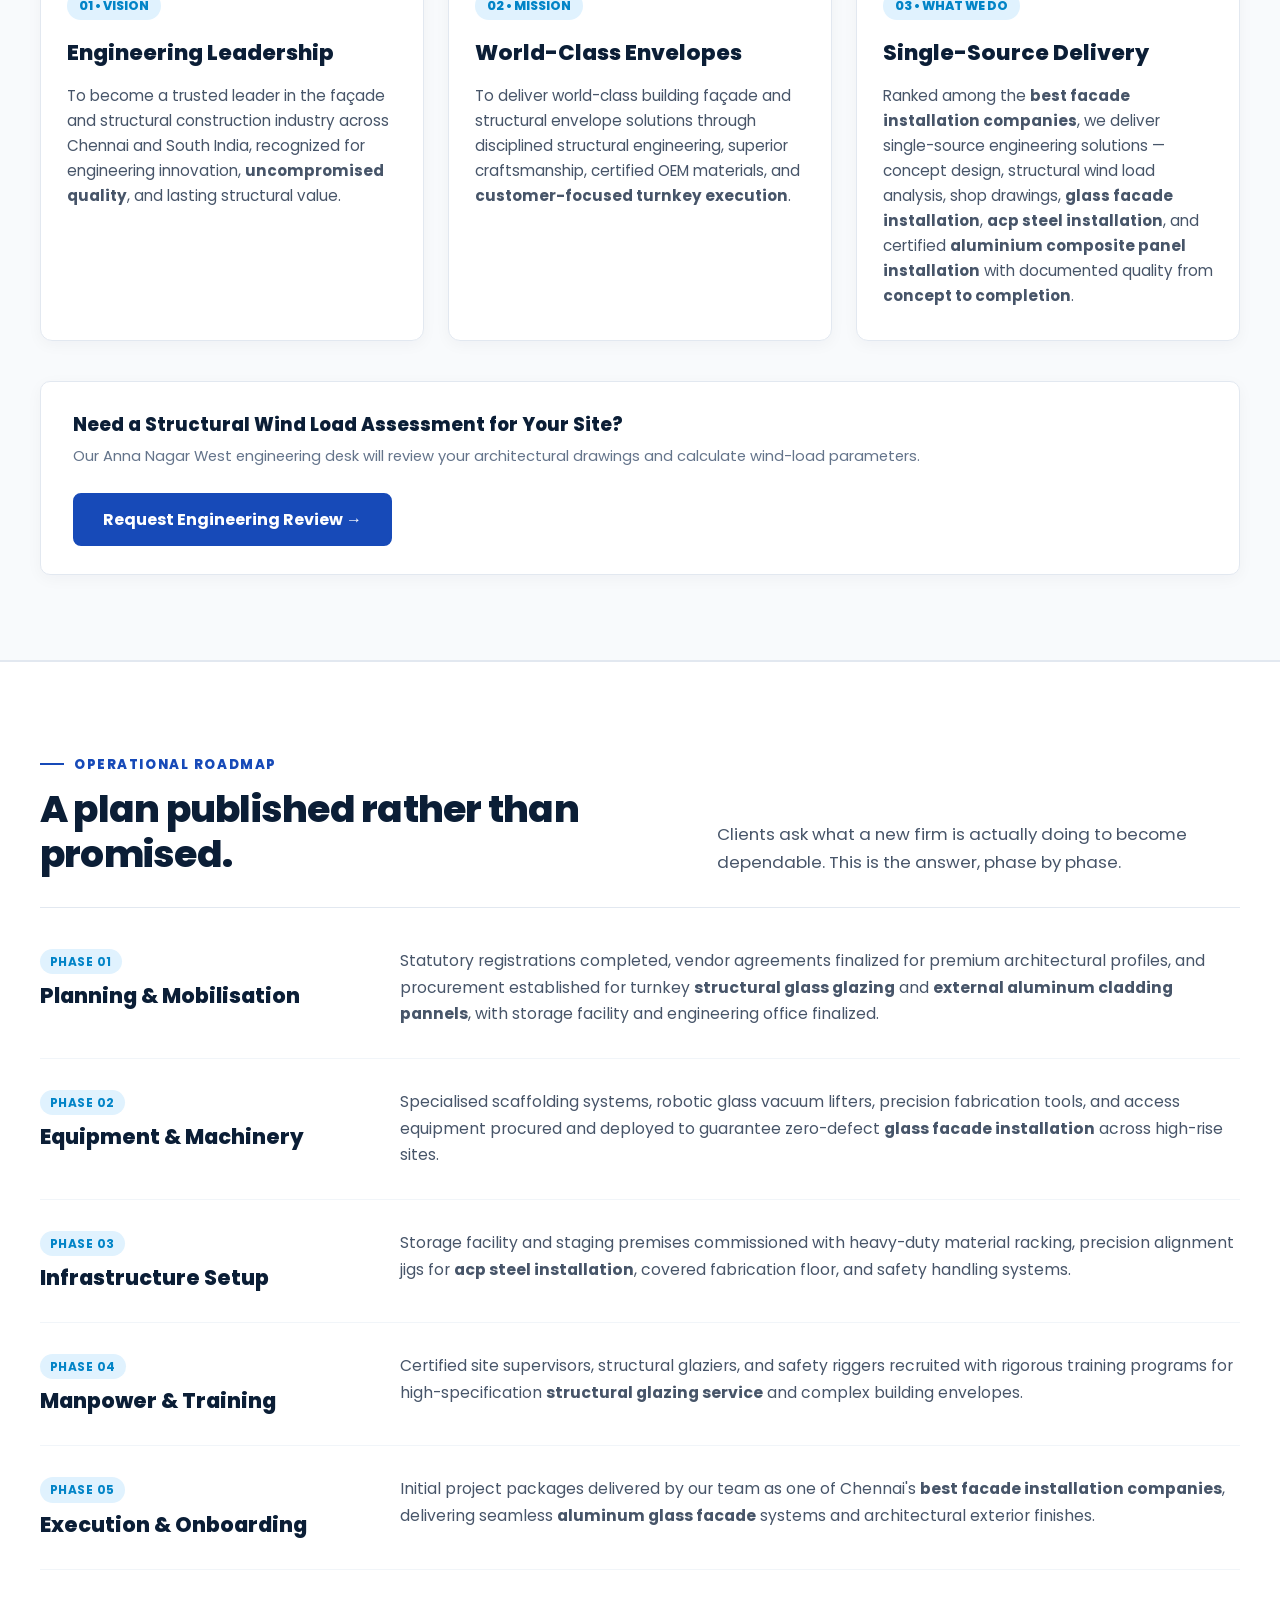
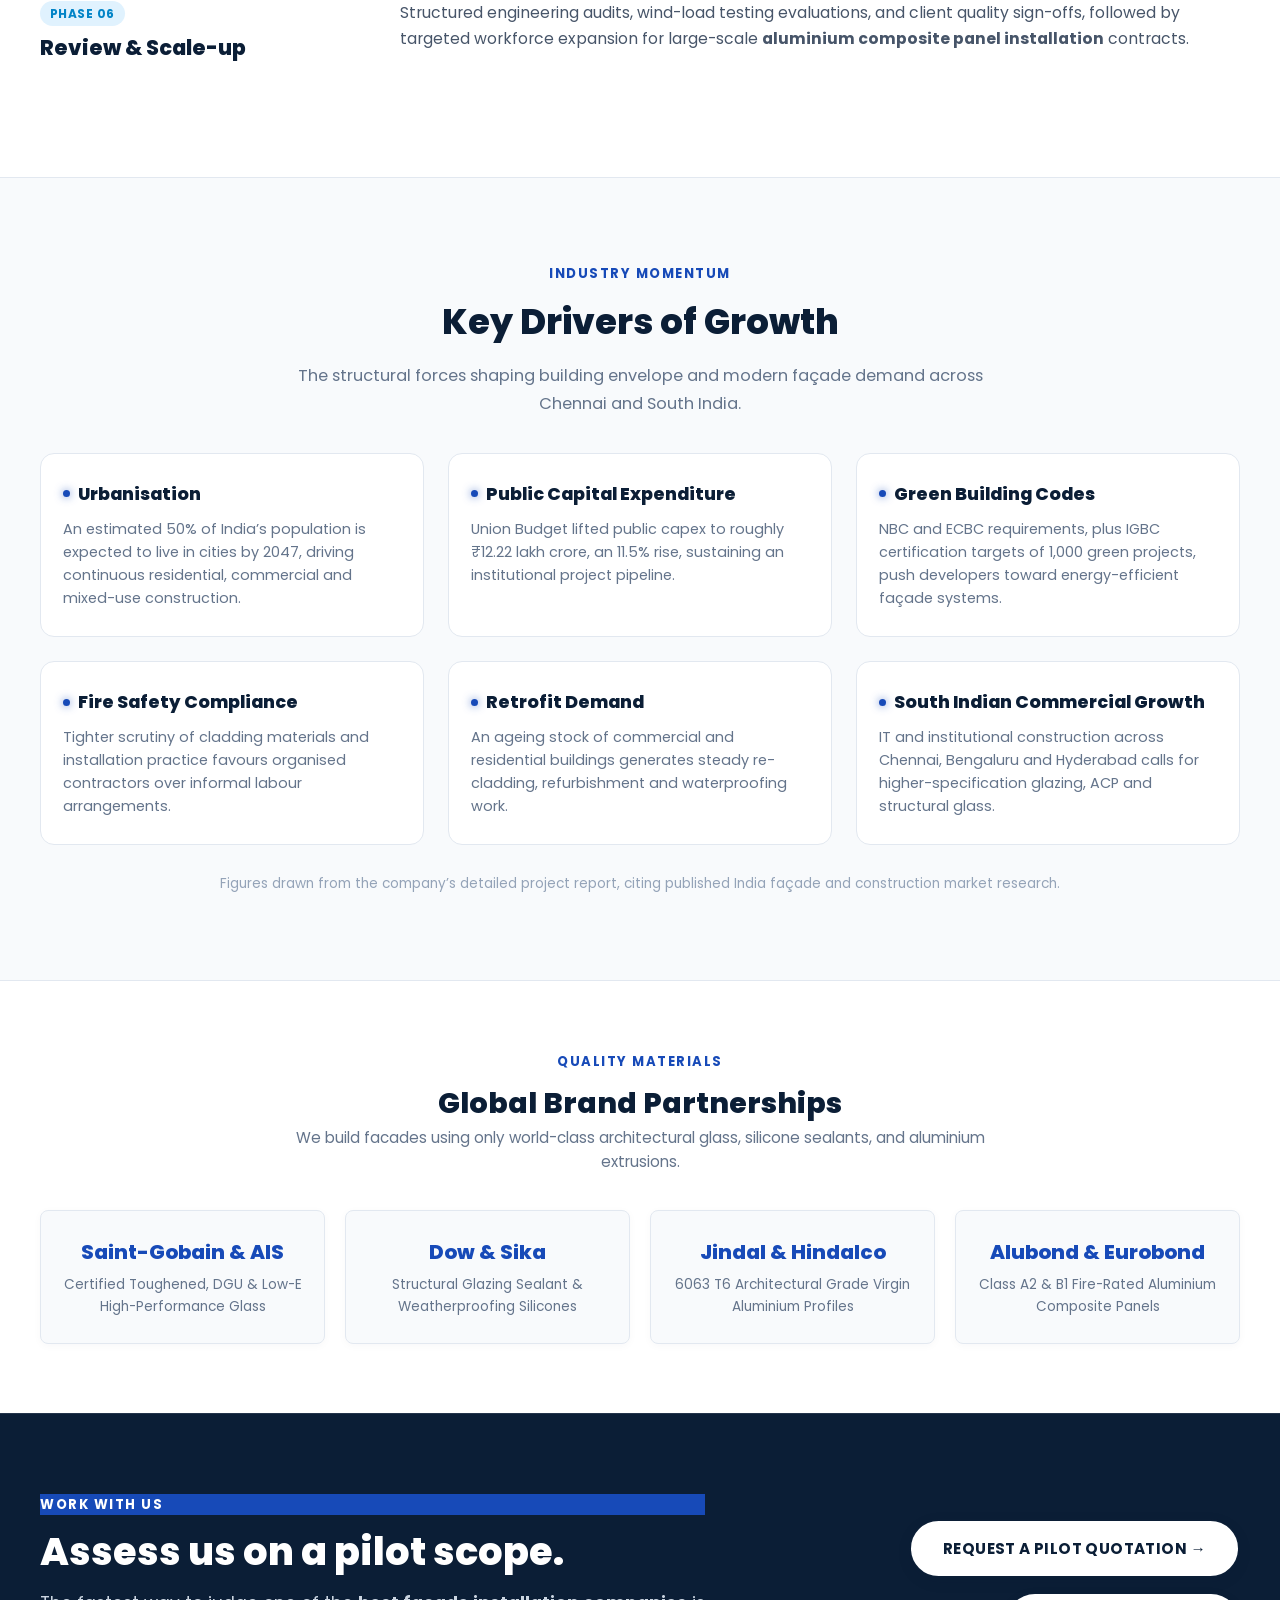
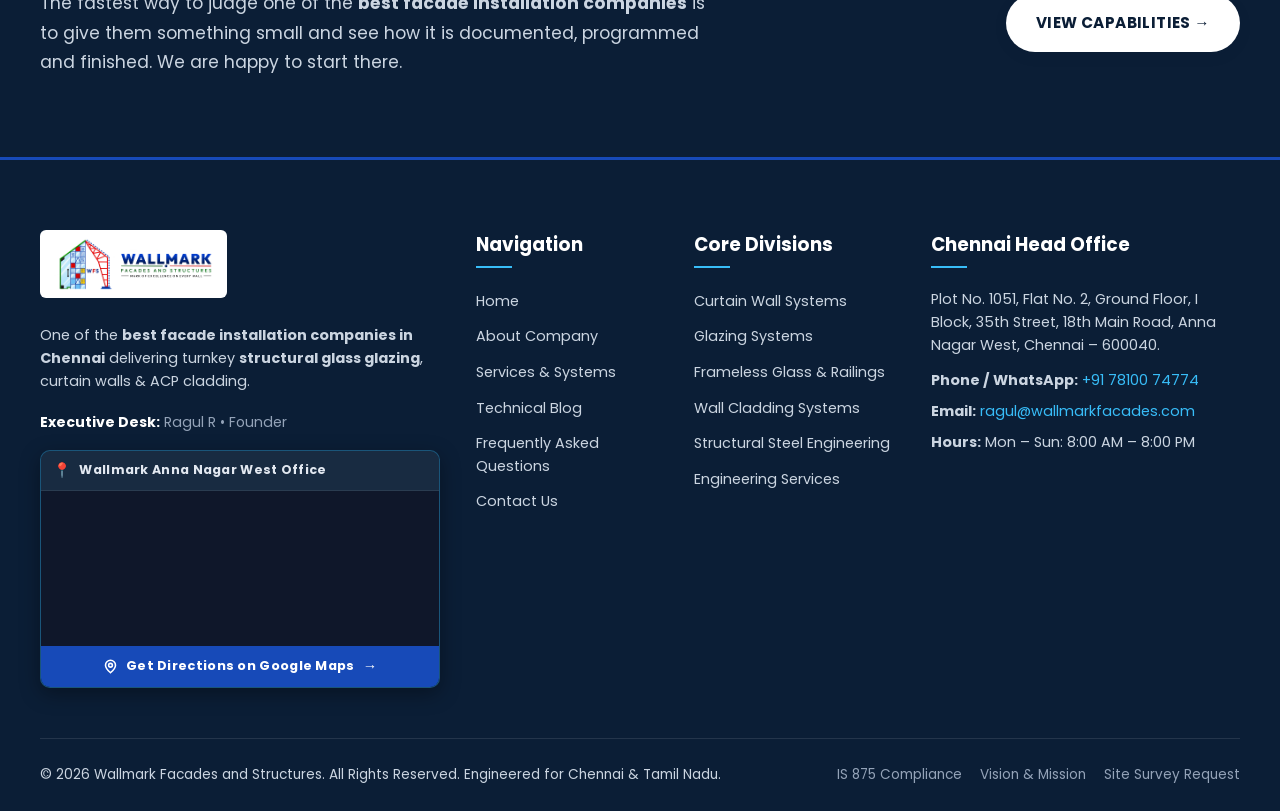
==== commit 52c213b8: "Update About page: replace months with phases and incorporate bold keywords in roadmap, remove marke" ====
--- a/about.html
+++ b/about.html
@@ -325,72 +325,72 @@
         <div class="roadmap-rows">
           <div class="roadmap-row">
             <div>
-              <span class="roadmap-phase-pill">Month 1–2</span>
-              <h3 class="roadmap-heading">Planning &amp; mobilisation</h3>
+              <span class="roadmap-phase-pill">Phase 01</span>
+              <h3 class="roadmap-heading">Planning &amp; Mobilisation</h3>
             </div>
             <div>
               <p class="roadmap-desc">
-                Statutory registrations completed, supplier and vendor identification for glass, ACP, aluminium and cladding, and the storage facility and office premises finalised.
+                Statutory registrations completed, vendor agreements finalized for premium architectural profiles, and procurement established for turnkey <strong>structural glass glazing</strong> and <strong>external aluminum cladding pannels</strong>, with storage facility and engineering office finalized.
               </p>
             </div>
           </div>
 
           <div class="roadmap-row">
             <div>
-              <span class="roadmap-phase-pill">Month 2–4</span>
-              <h3 class="roadmap-heading">Equipment &amp; machinery</h3>
+              <span class="roadmap-phase-pill">Phase 02</span>
+              <h3 class="roadmap-heading">Equipment &amp; Machinery</h3>
             </div>
             <div>
               <p class="roadmap-desc">
-                Scaffolding systems, fabrication and cutting tools, safety and access equipment and a logistics vehicle procured, trialled and readied for field deployment.
+                Specialised scaffolding systems, robotic glass vacuum lifters, precision fabrication tools, and access equipment procured and deployed to guarantee zero-defect <strong>glass facade installation</strong> across high-rise sites.
               </p>
             </div>
           </div>
 
           <div class="roadmap-row">
             <div>
-              <span class="roadmap-phase-pill">Month 3–5</span>
-              <h3 class="roadmap-heading">Infrastructure setup</h3>
+              <span class="roadmap-phase-pill">Phase 03</span>
+              <h3 class="roadmap-heading">Infrastructure Setup</h3>
             </div>
             <div>
               <p class="roadmap-desc">
-                Storage facility and fabrication staging commissioned with material racking, a covered fabrication area, utilities, safety signage and material handling systems.
+                Storage facility and staging premises commissioned with heavy-duty material racking, precision alignment jigs for <strong>acp steel installation</strong>, covered fabrication floor, and safety handling systems.
               </p>
             </div>
           </div>
 
           <div class="roadmap-row">
             <div>
-              <span class="roadmap-phase-pill">Month 4–6</span>
-              <h3 class="roadmap-heading">Manpower &amp; training</h3>
+              <span class="roadmap-phase-pill">Phase 04</span>
+              <h3 class="roadmap-heading">Manpower &amp; Training</h3>
             </div>
             <div>
               <p class="roadmap-desc">
-                Site supervisors, glaziers, ACP fixers and riggers recruited, with structured safety and technical training aligned to façade installation practice.
+                Certified site supervisors, structural glaziers, and safety riggers recruited with rigorous training programs for high-specification <strong>structural glazing service</strong> and complex building envelopes.
               </p>
             </div>
           </div>
 
           <div class="roadmap-row">
             <div>
-              <span class="roadmap-phase-pill">Month 6–12</span>
-              <h3 class="roadmap-heading">Execution &amp; onboarding</h3>
+              <span class="roadmap-phase-pill">Phase 05</span>
+              <h3 class="roadmap-heading">Execution &amp; Onboarding</h3>
             </div>
             <div>
               <p class="roadmap-desc">
-                First façade and exterior finishing contracts delivered to a high quality standard, establishing client references and an execution track record.
+                Initial project packages delivered by our team as one of Chennai's <strong>best facade installation companies</strong>, delivering seamless <strong>aluminum glass facade</strong> systems and architectural exterior finishes.
               </p>
             </div>
           </div>
 
           <div class="roadmap-row">
             <div>
-              <span class="roadmap-phase-pill">Month 12–18</span>
-              <h3 class="roadmap-heading">Review &amp; scale-up</h3>
+              <span class="roadmap-phase-pill">Phase 06</span>
+              <h3 class="roadmap-heading">Review &amp; Scale-up</h3>
             </div>
             <div>
               <p class="roadmap-desc">
-                Structured review of execution performance, cost control and client feedback, then targeted scale-up of manpower and equipment against demonstrated demand.
+                Structured engineering audits, wind-load testing evaluations, and client quality sign-offs, followed by targeted workforce expansion for large-scale <strong>aluminium composite panel installation</strong> contracts.
               </p>
             </div>
           </div>
@@ -399,72 +399,49 @@
     </section>
 
     <!-- =============================================================
-         SECTION: MARKET CONTEXT & KEY DRIVERS OF GROWTH
+         SECTION: KEY DRIVERS OF GROWTH (ANIMATED SHADOWING)
     ============================================================== -->
-    <section class="market-context-section" id="market-context">
+    <section class="drivers-section" id="growth-drivers">
       <div class="container">
-        <div style="text-align: center; max-width: 780px; margin: 0 auto 35px;">
-          <span class="section-badge">Market Context</span>
+        <div style="text-align: center; max-width: 720px; margin: 0 auto 35px;">
+          <span class="section-badge">Industry Momentum</span>
           <h2 style="font-size: 2.2rem; font-weight: 800; color: #0b1e36; margin-top: 10px; margin-bottom: 12px;">
-            Entering at a favourable point in the cycle.
+            Key Drivers of Growth
           </h2>
           <p style="color: #64748b; font-size: 1.02rem; line-height: 1.7; margin: 0;">
-            Why a new <strong>facade and glazing contractor</strong> in Chennai has a multi-year runway rather than a crowded market.
+            The structural forces shaping building envelope and modern façade demand across Chennai and South India.
           </p>
         </div>
 
-        <div class="market-cards-grid">
-          <div class="market-highlight-card">
-            <span class="market-tag">India Façade Market</span>
-            <h3>USD 3.06bn &rarr; 5.58bn</h3>
-            <p>Valued at approximately USD 3,060.5 million in 2024 and projected to reach USD 5,578.3 million by 2033 &mdash; a 6.9% CAGR across 2025–2033.</p>
-          </div>
-
-          <div class="market-highlight-card">
-            <span class="market-tag">India Construction Market</span>
-            <h3>8.10% CAGR</h3>
-            <p>Around USD 633.63 billion in 2025, projected to reach roughly USD 1,408.58 billion by 2035, with real output up 8.1% during 2025.</p>
-          </div>
-
-          <div class="market-highlight-card">
-            <span class="market-tag">Regional Demand</span>
-            <h3>South India leads</h3>
-            <p>Chennai, Bengaluru, Hyderabad and Coimbatore form the leading regional contributor to national façade demand &mdash; Chennai combining IT-led commercial work, metro-linked mixed use and steady residential growth.</p>
-          </div>
-        </div>
-
-        <div style="margin-top: 50px;">
-          <h3 style="font-size: 1.5rem; font-weight: 800; color: #0b1e36; margin-bottom: 20px; text-align: center;">Key Drivers of Growth</h3>
-          <div class="drivers-grid">
-            <div class="driver-card">
-              <h4>Urbanisation</h4>
-              <p>An estimated 50% of India’s population is expected to live in cities by 2047, driving continuous residential, commercial and mixed-use construction.</p>
-            </div>
-            <div class="driver-card">
-              <h4>Public Capital Expenditure</h4>
-              <p>Union Budget lifted public capex to roughly ₹12.22 lakh crore, an 11.5% rise, sustaining an institutional project pipeline.</p>
-            </div>
-            <div class="driver-card">
-              <h4>Green Building Codes</h4>
-              <p>NBC and ECBC requirements, plus IGBC certification targets of 1,000 green projects, push developers toward energy-efficient façade systems.</p>
-            </div>
-            <div class="driver-card">
-              <h4>Fire Safety Compliance</h4>
-              <p>Tighter scrutiny of cladding materials and installation practice favours organised contractors over informal labour arrangements.</p>
-            </div>
-            <div class="driver-card">
-              <h4>Retrofit Demand</h4>
-              <p>An ageing stock of commercial and residential buildings generates steady re-cladding, refurbishment and waterproofing work.</p>
-            </div>
-            <div class="driver-card">
-              <h4>South Indian Commercial Growth</h4>
-              <p>IT and institutional construction across Chennai, Bengaluru and Hyderabad calls for higher-specification glazing, ACP and structural glass.</p>
-            </div>
-          </div>
-          <p style="color: #94a3b8; font-size: 0.85rem; text-align: center; margin-top: 25px; margin-bottom: 0;">
-            Figures drawn from the company’s detailed project report, citing published India façade and construction market research.
-          </p>
-        </div>
+        <div class="drivers-grid">
+          <div class="driver-card">
+            <h4>Urbanisation</h4>
+            <p>An estimated 50% of India’s population is expected to live in cities by 2047, driving continuous residential, commercial and mixed-use construction.</p>
+          </div>
+          <div class="driver-card">
+            <h4>Public Capital Expenditure</h4>
+            <p>Union Budget lifted public capex to roughly ₹12.22 lakh crore, an 11.5% rise, sustaining an institutional project pipeline.</p>
+          </div>
+          <div class="driver-card">
+            <h4>Green Building Codes</h4>
+            <p>NBC and ECBC requirements, plus IGBC certification targets of 1,000 green projects, push developers toward energy-efficient façade systems.</p>
+          </div>
+          <div class="driver-card">
+            <h4>Fire Safety Compliance</h4>
+            <p>Tighter scrutiny of cladding materials and installation practice favours organised contractors over informal labour arrangements.</p>
+          </div>
+          <div class="driver-card">
+            <h4>Retrofit Demand</h4>
+            <p>An ageing stock of commercial and residential buildings generates steady re-cladding, refurbishment and waterproofing work.</p>
+          </div>
+          <div class="driver-card">
+            <h4>South Indian Commercial Growth</h4>
+            <p>IT and institutional construction across Chennai, Bengaluru and Hyderabad calls for higher-specification glazing, ACP and structural glass.</p>
+          </div>
+        </div>
+        <p style="color: #94a3b8; font-size: 0.85rem; text-align: center; margin-top: 28px; margin-bottom: 0;">
+          Figures drawn from the company’s detailed project report, citing published India façade and construction market research.
+        </p>
       </div>
     </section>
 
--- a/styles.css
+++ b/styles.css
@@ -4153,96 +4153,102 @@
   margin: 0;
 }
 
-/* Market Context */
-.market-context-section {
+/* =============================================================
+   ABOUT PAGE: KEY DRIVERS OF GROWTH (ANIMATED SHADOWING)
+============================================================== */
+.drivers-section {
   padding: 85px 0;
   background: #f8fafc;
   border-top: 1px solid #e2e8f0;
 }
 
-.market-cards-grid {
+.drivers-grid {
   display: grid;
   grid-template-columns: repeat(3, 1fr);
   gap: 24px;
-  margin-top: 35px;
-  margin-bottom: 45px;
+  margin-top: 30px;
 }
 
 @media (max-width: 991px) {
-  .market-cards-grid {
+  .drivers-grid {
+    grid-template-columns: repeat(2, 1fr);
+    gap: 20px;
+  }
+}
+
+@media (max-width: 600px) {
+  .drivers-grid {
     grid-template-columns: 1fr;
   }
 }
 
-.market-highlight-card {
+.driver-card {
   background: #ffffff;
   border: 1.5px solid #e2e8f0;
-  border-radius: 12px;
-  padding: 28px 24px;
-  box-shadow: 0 4px 16px rgba(11, 30, 54, 0.04);
-}
-
-.market-highlight-card .market-tag {
-  font-size: 0.78rem;
-  font-weight: 700;
-  color: #174AB8;
-  text-transform: uppercase;
-  letter-spacing: 0.06em;
-  display: block;
-  margin-bottom: 8px;
-}
-
-.market-highlight-card h3 {
-  font-size: 1.5rem;
+  border-radius: 14px;
+  padding: 26px 22px;
+  position: relative;
+  transition: all 0.35s cubic-bezier(0.16, 1, 0.3, 1);
+  /* Continuous dynamic shadow pulse / breathing animation */
+  animation: driverShadowPulse 4.5s ease-in-out infinite alternate;
+}
+
+.driver-card:nth-child(1) { animation-delay: 0s; }
+.driver-card:nth-child(2) { animation-delay: 0.7s; }
+.driver-card:nth-child(3) { animation-delay: 1.4s; }
+.driver-card:nth-child(4) { animation-delay: 2.1s; }
+.driver-card:nth-child(5) { animation-delay: 2.8s; }
+.driver-card:nth-child(6) { animation-delay: 3.5s; }
+
+@keyframes driverShadowPulse {
+  0% {
+    transform: translateY(0);
+    box-shadow: 0 4px 12px rgba(11, 30, 54, 0.05), 0 1px 3px rgba(23, 74, 184, 0.03);
+    border-color: #e2e8f0;
+  }
+  50% {
+    transform: translateY(-4px);
+    box-shadow: 0 14px 28px rgba(23, 74, 184, 0.12), 0 3px 8px rgba(11, 30, 54, 0.06);
+    border-color: #cbd5e1;
+  }
+  100% {
+    transform: translateY(-7px);
+    box-shadow: 0 20px 38px rgba(23, 74, 184, 0.18), 0 6px 14px rgba(11, 30, 54, 0.08);
+    border-color: #93c5fd;
+  }
+}
+
+.driver-card:hover {
+  animation-play-state: paused;
+  transform: translateY(-10px) scale(1.02);
+  box-shadow: 0 24px 48px rgba(23, 74, 184, 0.25), 0 8px 18px rgba(11, 30, 54, 0.12);
+  border-color: #174AB8;
+}
+
+.driver-card h4 {
+  font-size: 1.1rem;
   font-weight: 800;
   color: #0b1e36;
   margin-bottom: 10px;
-}
-
-.market-highlight-card p {
-  font-size: 0.92rem;
+  display: flex;
+  align-items: center;
+  gap: 8px;
+}
+
+.driver-card h4::before {
+  content: "";
+  display: inline-block;
+  width: 7px;
+  height: 7px;
+  border-radius: 50%;
+  background: #174AB8;
+  box-shadow: 0 0 8px rgba(23, 74, 184, 0.7);
+}
+
+.driver-card p {
+  font-size: 0.9rem;
   color: #64748b;
   line-height: 1.6;
-  margin: 0;
-}
-
-.drivers-grid {
-  display: grid;
-  grid-template-columns: repeat(3, 1fr);
-  gap: 20px;
-  margin-top: 25px;
-}
-
-@media (max-width: 991px) {
-  .drivers-grid {
-    grid-template-columns: repeat(2, 1fr);
-  }
-}
-
-@media (max-width: 600px) {
-  .drivers-grid {
-    grid-template-columns: 1fr;
-  }
-}
-
-.driver-card {
-  background: #ffffff;
-  border: 1px solid #e2e8f0;
-  border-radius: 10px;
-  padding: 22px 20px;
-}
-
-.driver-card h4 {
-  font-size: 1.05rem;
-  font-weight: 700;
-  color: #0b1e36;
-  margin-bottom: 8px;
-}
-
-.driver-card p {
-  font-size: 0.88rem;
-  color: #64748b;
-  line-height: 1.55;
   margin: 0;
 }
 
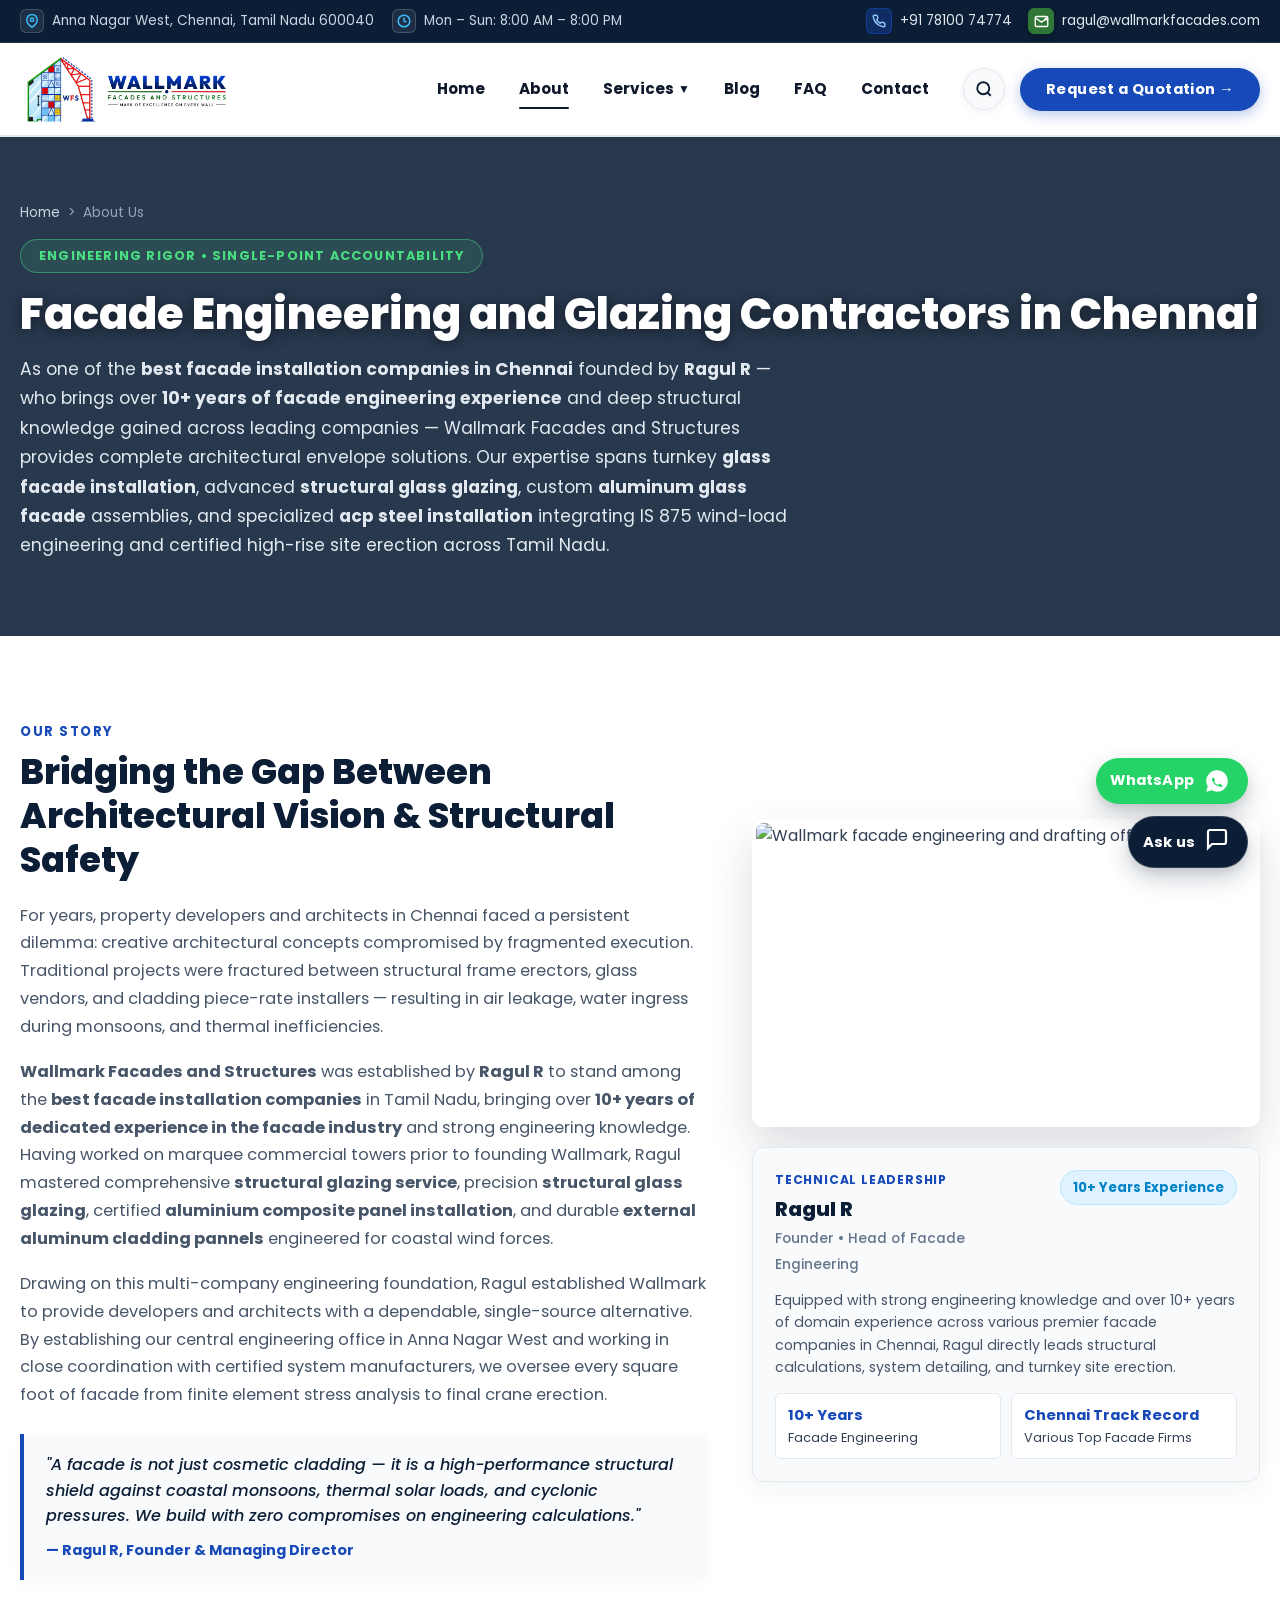
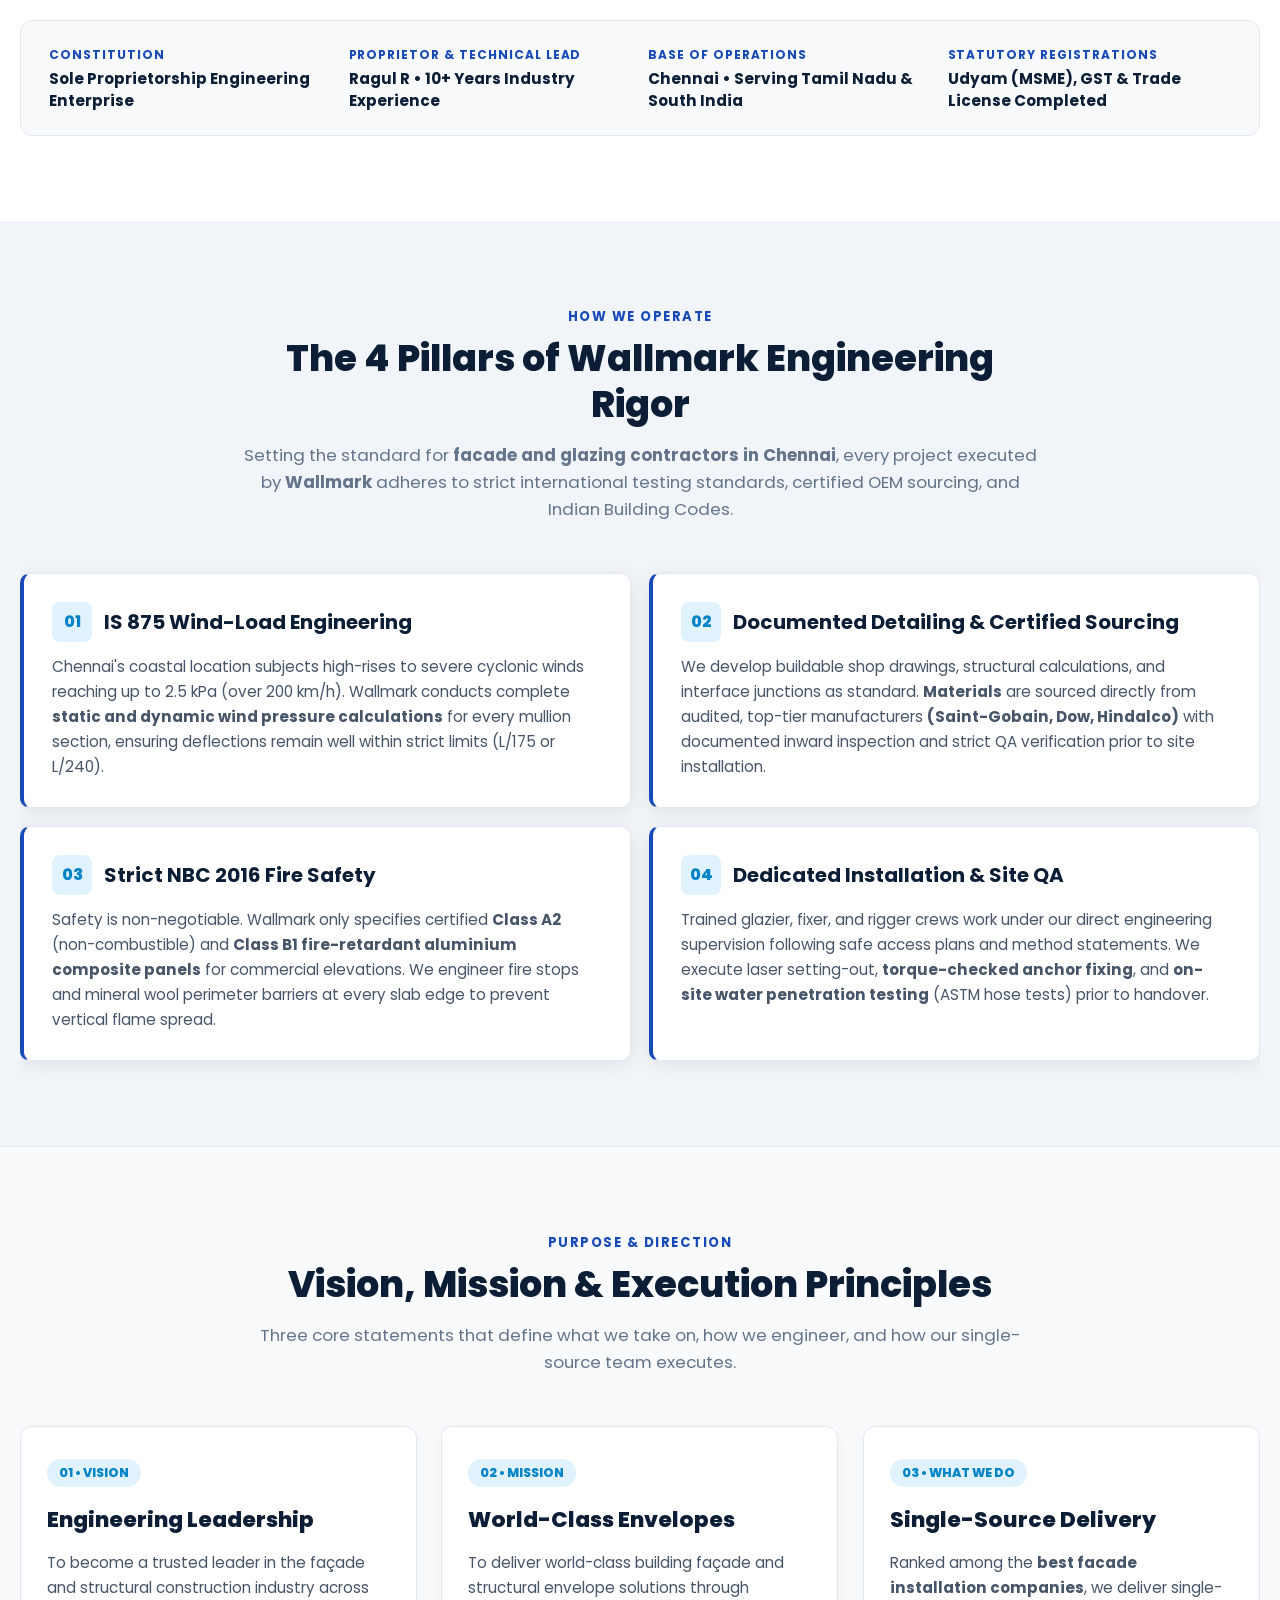
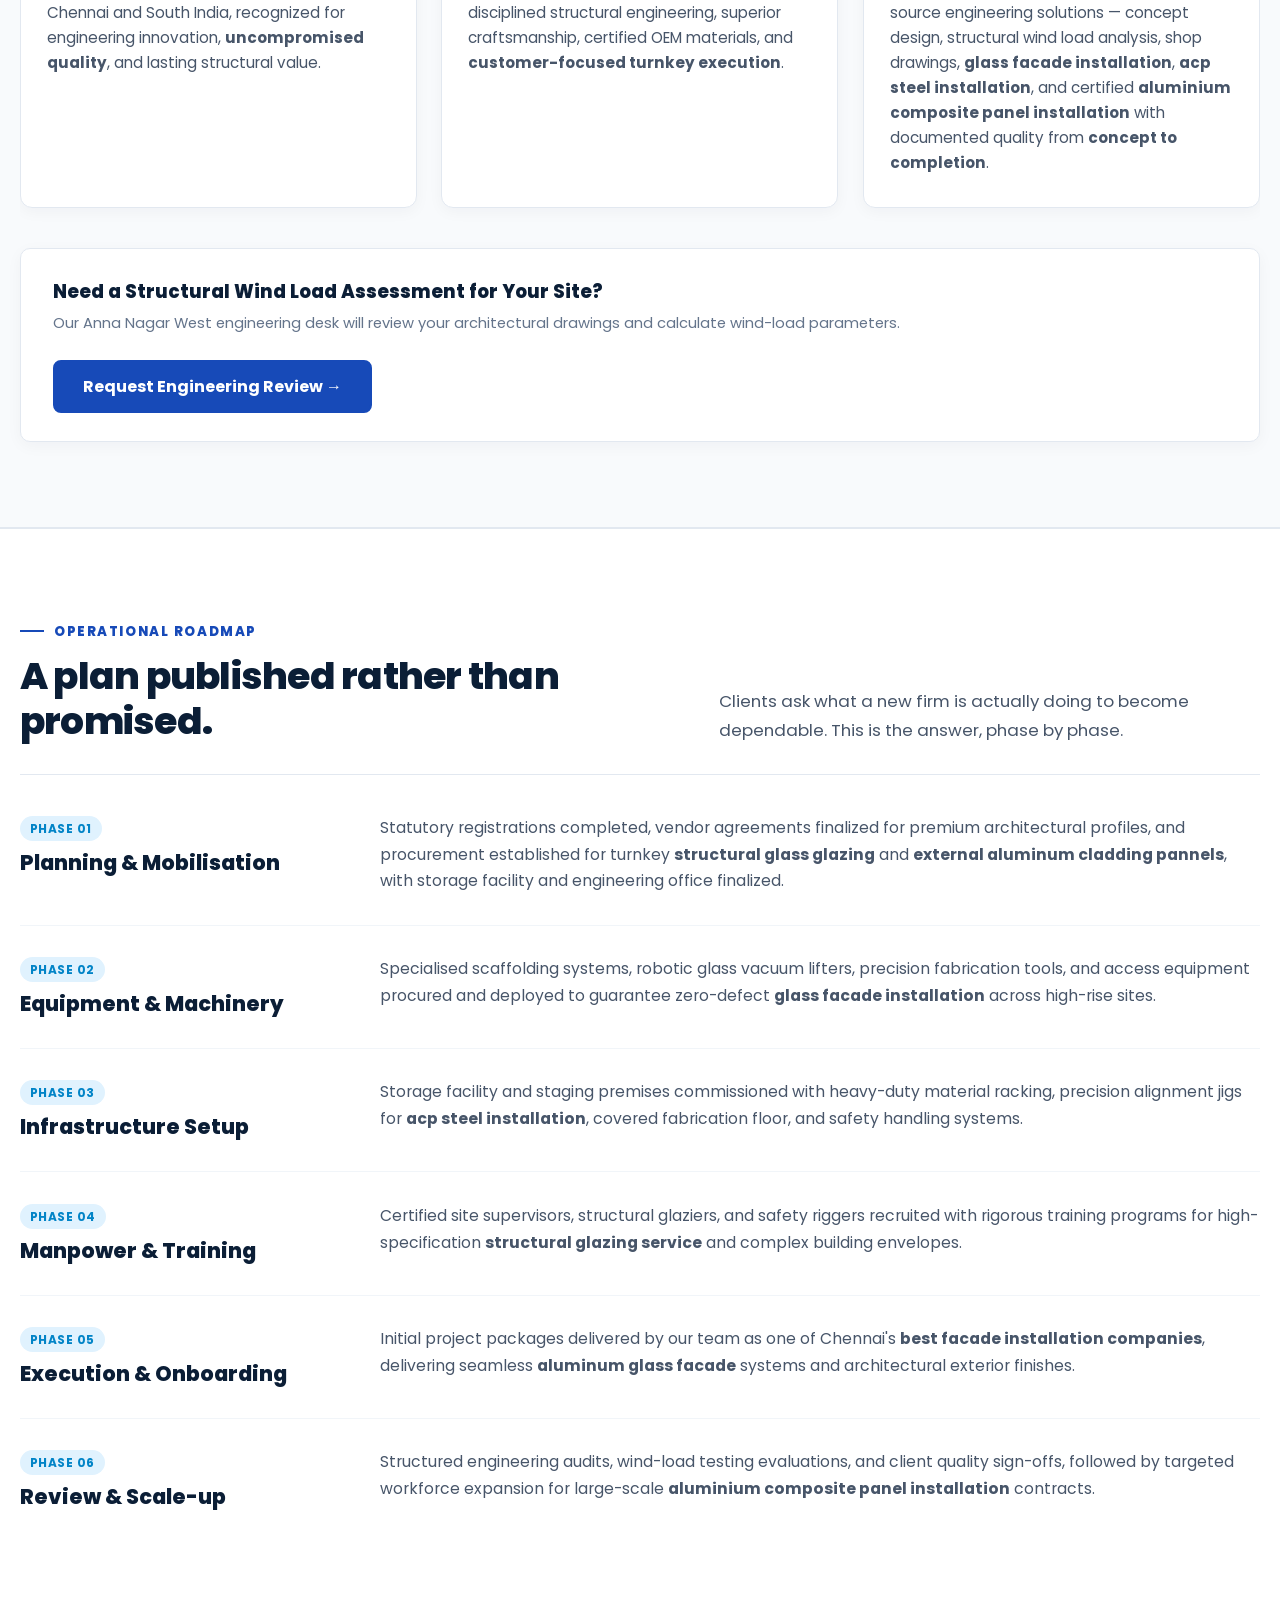
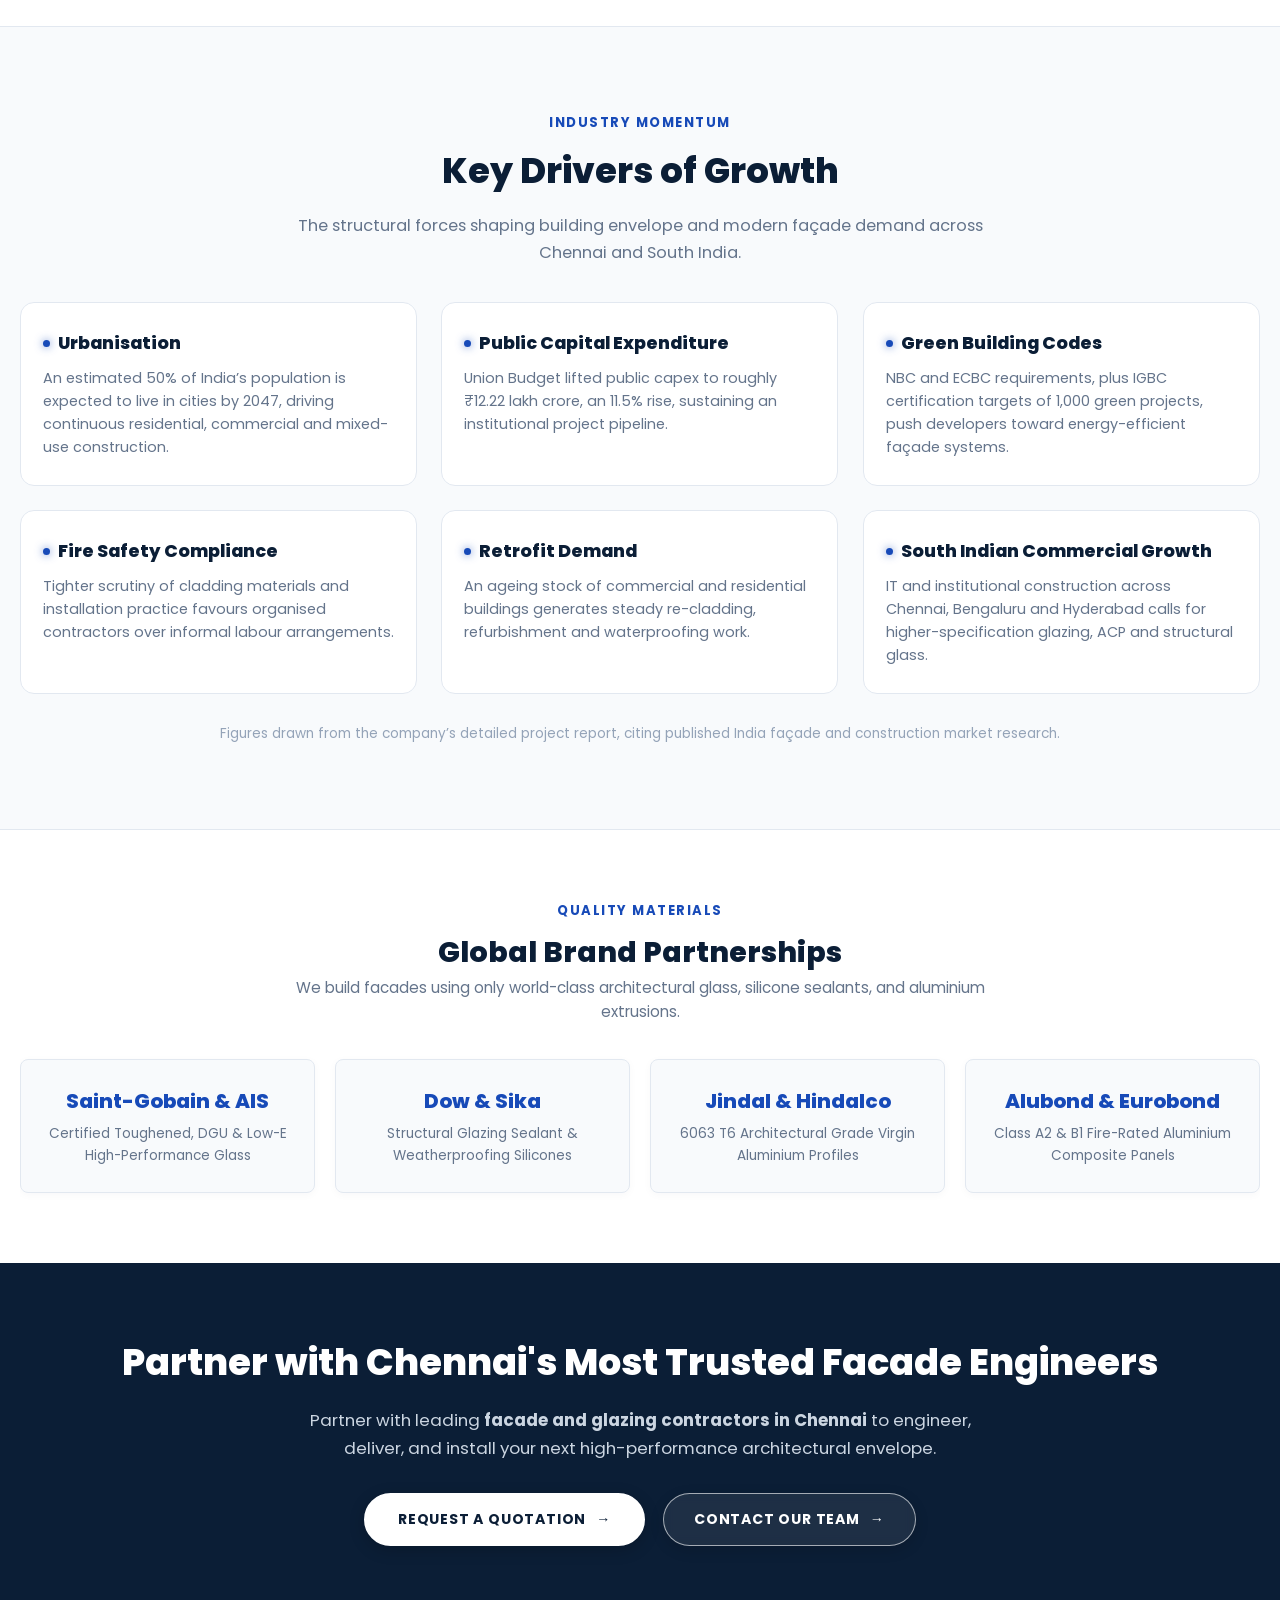
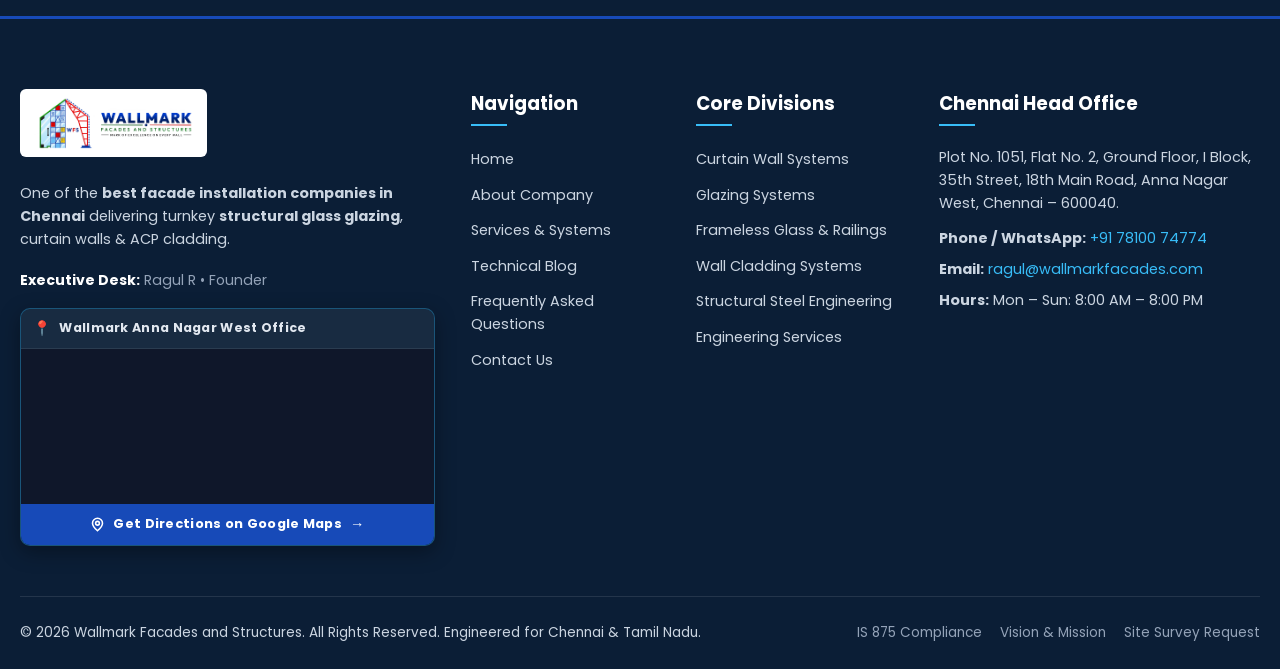
==== commit 23894a53: "UI Enhancements: remove pilot scope from About, add top bar icon zoom, hero single paragraph text re" ====
--- a/about.html
+++ b/about.html
@@ -478,24 +478,19 @@
     </section>
 
     <!-- =============================================================
-         SECTION 5: ASSESS US ON A PILOT SCOPE (AUTHENTIC CALLOUT)
+         SECTION 5: FAST QUOTATION CTA
     ============================================================== -->
-    <section class="pilot-scope-section" id="pilot-scope">
-      <div class="container">
-        <div class="pilot-scope-card">
-          <div>
-            <span class="section-badge" style="background: #174AB8; color: #ffffff; border-color: #174AB8; margin-bottom: 14px;">Work With Us</span>
-            <h2 style="font-size: 2.4rem; font-weight: 800; color: #ffffff; margin-bottom: 14px; line-height: 1.2;">
-              Assess us on a pilot scope.
-            </h2>
-            <p style="color: #cbd5e1; font-size: 1.08rem; line-height: 1.7; margin: 0;">
-              The fastest way to judge one of the <strong>best facade installation companies</strong> is to give them something small and see how it is documented, programmed and finished. We are happy to start there.
-            </p>
-          </div>
-          <div class="pilot-scope-actions">
-            <button class="btn-specular" style="padding: 16px 32px; font-size: 0.95rem;" onclick="openQuoteModal('pilot')">REQUEST A PILOT QUOTATION &rarr;</button>
-            <a href="services.html" class="btn-outline" style="border-color: rgba(255,255,255,0.4); color: #ffffff; padding: 15px 28px; border-radius: 9999px; text-decoration: none; font-weight: 700; font-size: 0.95rem; display: inline-flex; align-items: center; justify-content: center;">VIEW CAPABILITIES &rarr;</a>
-          </div>
+    <section style="background: #0b1e36; color: #ffffff; padding: 70px 0;">
+      <div class="container" style="text-align: center;">
+        <h2 style="font-size: 2.3rem; font-weight: 800; color: #ffffff; margin-bottom: 14px;">
+          Partner with Chennai's Most Trusted Facade Engineers
+        </h2>
+        <p style="color: #cbd5e1; font-size: 1.05rem; max-width: 680px; margin: 0 auto 30px; line-height: 1.7;">
+          Partner with leading <strong>facade and glazing contractors in Chennai</strong> to engineer, deliver, and install your next high-performance architectural envelope.
+        </p>
+        <div style="display: flex; justify-content: center; gap: 18px; flex-wrap: wrap;">
+          <button class="btn-pill-white" onclick="openQuoteModal()">REQUEST A QUOTATION <span>&rarr;</span></button>
+          <a href="contact.html" class="btn-pill-outline">CONTACT OUR TEAM <span>&rarr;</span></a>
         </div>
       </div>
     </section>
--- a/styles.css
+++ b/styles.css
@@ -107,25 +107,47 @@
 .top-bar-item {
   display: inline-flex;
   align-items: center;
-  gap: 7px;
+  gap: 8px;
+  cursor: default;
+  transition: transform 0.35s cubic-bezier(0.34, 1.56, 0.64, 1), color 0.3s ease;
+}
+
+.top-bar-item:hover {
+  color: #ffffff;
 }
 
 .unique-meta-badge {
   display: inline-flex;
   align-items: center;
   justify-content: center;
-  width: 22px;
-  height: 22px;
+  width: 24px;
+  height: 24px;
   background: rgba(255, 255, 255, 0.08);
-  border-radius: 5px;
+  border: 1px solid rgba(255, 255, 255, 0.16);
+  border-radius: 6px;
   color: var(--accent);
   flex-shrink: 0;
+  transition: transform 0.4s cubic-bezier(0.34, 1.56, 0.64, 1), background 0.3s ease, border-color 0.3s ease, box-shadow 0.3s ease, color 0.3s ease;
 }
 
 .unique-meta-badge svg {
-  width: 13px;
-  height: 13px;
+  width: 14px;
+  height: 14px;
   display: block;
+  transition: transform 0.4s cubic-bezier(0.34, 1.56, 0.64, 1);
+}
+
+.top-bar-item:hover .unique-meta-badge,
+.unique-meta-badge:hover {
+  transform: scale(1.22);
+  background: #174AB8;
+  border-color: #38bdf8;
+  color: #ffffff;
+  box-shadow: 0 4px 12px rgba(23, 74, 184, 0.5);
+}
+
+.top-bar-item:hover .unique-meta-badge svg {
+  transform: scale(1.1);
 }
 
 .top-bar-links {
@@ -1617,8 +1639,10 @@
   position: fixed;
   top: 0;
   left: 0;
-  width: 100vw;
-  height: 100vh;
+  right: 0;
+  bottom: 0;
+  width: 100%;
+  height: 100%;
   background: rgba(11, 30, 54, 0.75);
   backdrop-filter: blur(4px);
   z-index: 2000;
@@ -4252,37 +4276,200 @@
   margin: 0;
 }
 
-/* Pilot Scope Assessment */
-.pilot-scope-section {
-  padding: 80px 0;
-  background: #0b1e36;
-  color: #ffffff;
-  border-top: 1px solid rgba(255, 255, 255, 0.1);
-}
-
-.pilot-scope-card {
-  display: grid;
-  grid-template-columns: 1fr;
-  gap: 30px;
-  align-items: center;
-}
-
-@media (min-width: 992px) {
-  .pilot-scope-card {
-    grid-template-columns: 1.4fr 1fr;
-    gap: 60px;
-  }
-}
-
-.pilot-scope-actions {
-  display: flex;
-  gap: 16px;
-  flex-wrap: wrap;
-}
-
-@media (min-width: 992px) {
-  .pilot-scope-actions {
-    justify-content: flex-end;
-  }
-}
-
+/* =============================================================
+   REFLECTIVE GLAZING EFFECT FOR CERTIFIED SITE ERECTION PHOTO
+============================================================== */
+.reflective-glazing-container {
+  position: relative;
+  overflow: hidden;
+  border-radius: 12px;
+}
+
+.reflective-glazing-container::after {
+  content: '';
+  position: absolute;
+  top: -50%;
+  left: -90%;
+  width: 55%;
+  height: 200%;
+  background: linear-gradient(
+    90deg,
+    transparent 0%,
+    rgba(255, 255, 255, 0.05) 20%,
+    rgba(255, 255, 255, 0.45) 50%,
+    rgba(56, 189, 248, 0.35) 75%,
+    transparent 100%
+  );
+  transform: rotate(28deg);
+  pointer-events: none;
+  animation: reflectiveGlazeSheen 5.5s ease-in-out infinite;
+  z-index: 2;
+}
+
+@keyframes reflectiveGlazeSheen {
+  0% {
+    left: -90%;
+    opacity: 0;
+  }
+  15% {
+    opacity: 1;
+  }
+  45% {
+    left: 130%;
+    opacity: 1;
+  }
+  50%, 100% {
+    left: 130%;
+    opacity: 0;
+  }
+}
+
+.reflective-glazing-img {
+  transition: transform 0.6s cubic-bezier(0.16, 1, 0.3, 1);
+  display: block;
+}
+
+.reflective-glazing-container:hover .reflective-glazing-img {
+  transform: scale(1.04);
+}
+
+/* =============================================================
+   TEXT REVEAL ANIMATIONS (HERO SECTION)
+============================================================== */
+.text-reveal-heading {
+  opacity: 0;
+  animation: heroTextRevealUp 0.9s cubic-bezier(0.16, 1, 0.3, 1) 0.1s forwards;
+}
+
+.text-reveal-paragraph {
+  opacity: 0;
+  animation: heroTextRevealUp 1.1s cubic-bezier(0.16, 1, 0.3, 1) 0.3s forwards;
+  margin-top: 16px;
+  line-height: 1.7;
+}
+
+@keyframes heroTextRevealUp {
+  0% {
+    opacity: 0;
+    transform: translateY(22px);
+    filter: blur(4px);
+  }
+  100% {
+    opacity: 1;
+    transform: translateY(0);
+    filter: blur(0);
+  }
+}
+
+/* =============================================================
+   OPPOSITE DIRECTION REVEAL ANIMATIONS FOR ALL BOXES
+============================================================== */
+.reveal-box-left {
+  opacity: 0;
+  transform: translate3d(-35px, 0, 0);
+  transition: opacity 0.75s cubic-bezier(0.16, 1, 0.3, 1), transform 0.75s cubic-bezier(0.16, 1, 0.3, 1);
+  will-change: opacity, transform;
+}
+
+.reveal-box-right {
+  opacity: 0;
+  transform: translate3d(35px, 0, 0);
+  transition: opacity 0.75s cubic-bezier(0.16, 1, 0.3, 1), transform 0.75s cubic-bezier(0.16, 1, 0.3, 1);
+  will-change: opacity, transform;
+}
+
+.reveal-box-left.is-revealed,
+.reveal-box-right.is-revealed {
+  opacity: 1;
+  transform: translate3d(0, 0, 0);
+}
+
+@media (max-width: 768px) {
+  /* On mobile, subtle opposite nudge so it NEVER causes screen shaking */
+  .reveal-box-left {
+    transform: translate3d(-12px, 0, 0);
+  }
+  .reveal-box-right {
+    transform: translate3d(12px, 0, 0);
+  }
+}
+
+@media (prefers-reduced-motion: reduce) {
+  .reveal-box-left,
+  .reveal-box-right {
+    opacity: 1 !important;
+    transform: none !important;
+    transition: none !important;
+  }
+}
+
+/* =============================================================
+   STRICT ZERO-SHAKE MOBILE RESPONSIVE RULES
+   Guarantees 100% stable vertical scrolling with ZERO side-to-side shake
+============================================================== */
+html, body {
+  overflow-x: hidden !important;
+  max-width: 100% !important;
+  width: 100% !important;
+  position: relative !important;
+  touch-action: pan-y pinch-zoom;
+  -webkit-overflow-scrolling: touch;
+}
+
+body > * {
+  max-width: 100% !important;
+}
+
+.container,
+.nav-container,
+.hero,
+.site-header,
+.site-footer,
+section,
+main {
+  width: 100% !important;
+  max-width: 100% !important;
+  box-sizing: border-box !important;
+  overflow-x: clip !important;
+}
+
+@media (max-width: 768px) {
+  .overview-floating-badge {
+    position: static !important;
+    left: 0 !important;
+    bottom: 0 !important;
+    margin-top: 16px !important;
+    max-width: 100% !important;
+    width: 100% !important;
+    box-sizing: border-box !important;
+  }
+
+  .top-bar .container {
+    padding: 0 12px !important;
+    justify-content: center !important;
+    gap: 8px !important;
+  }
+
+  .top-bar-text {
+    display: flex !important;
+    flex-direction: column !important;
+    align-items: center !important;
+    text-align: center !important;
+    gap: 4px !important;
+    font-size: 0.78rem !important;
+  }
+
+  .top-bar-links {
+    width: 100% !important;
+    justify-content: center !important;
+    gap: 14px !important;
+    margin-top: 4px !important;
+  }
+
+  .filter-chips-wrap {
+    margin: 0 !important;
+    padding: 4px 0 !important;
+    max-width: 100% !important;
+  }
+}
+
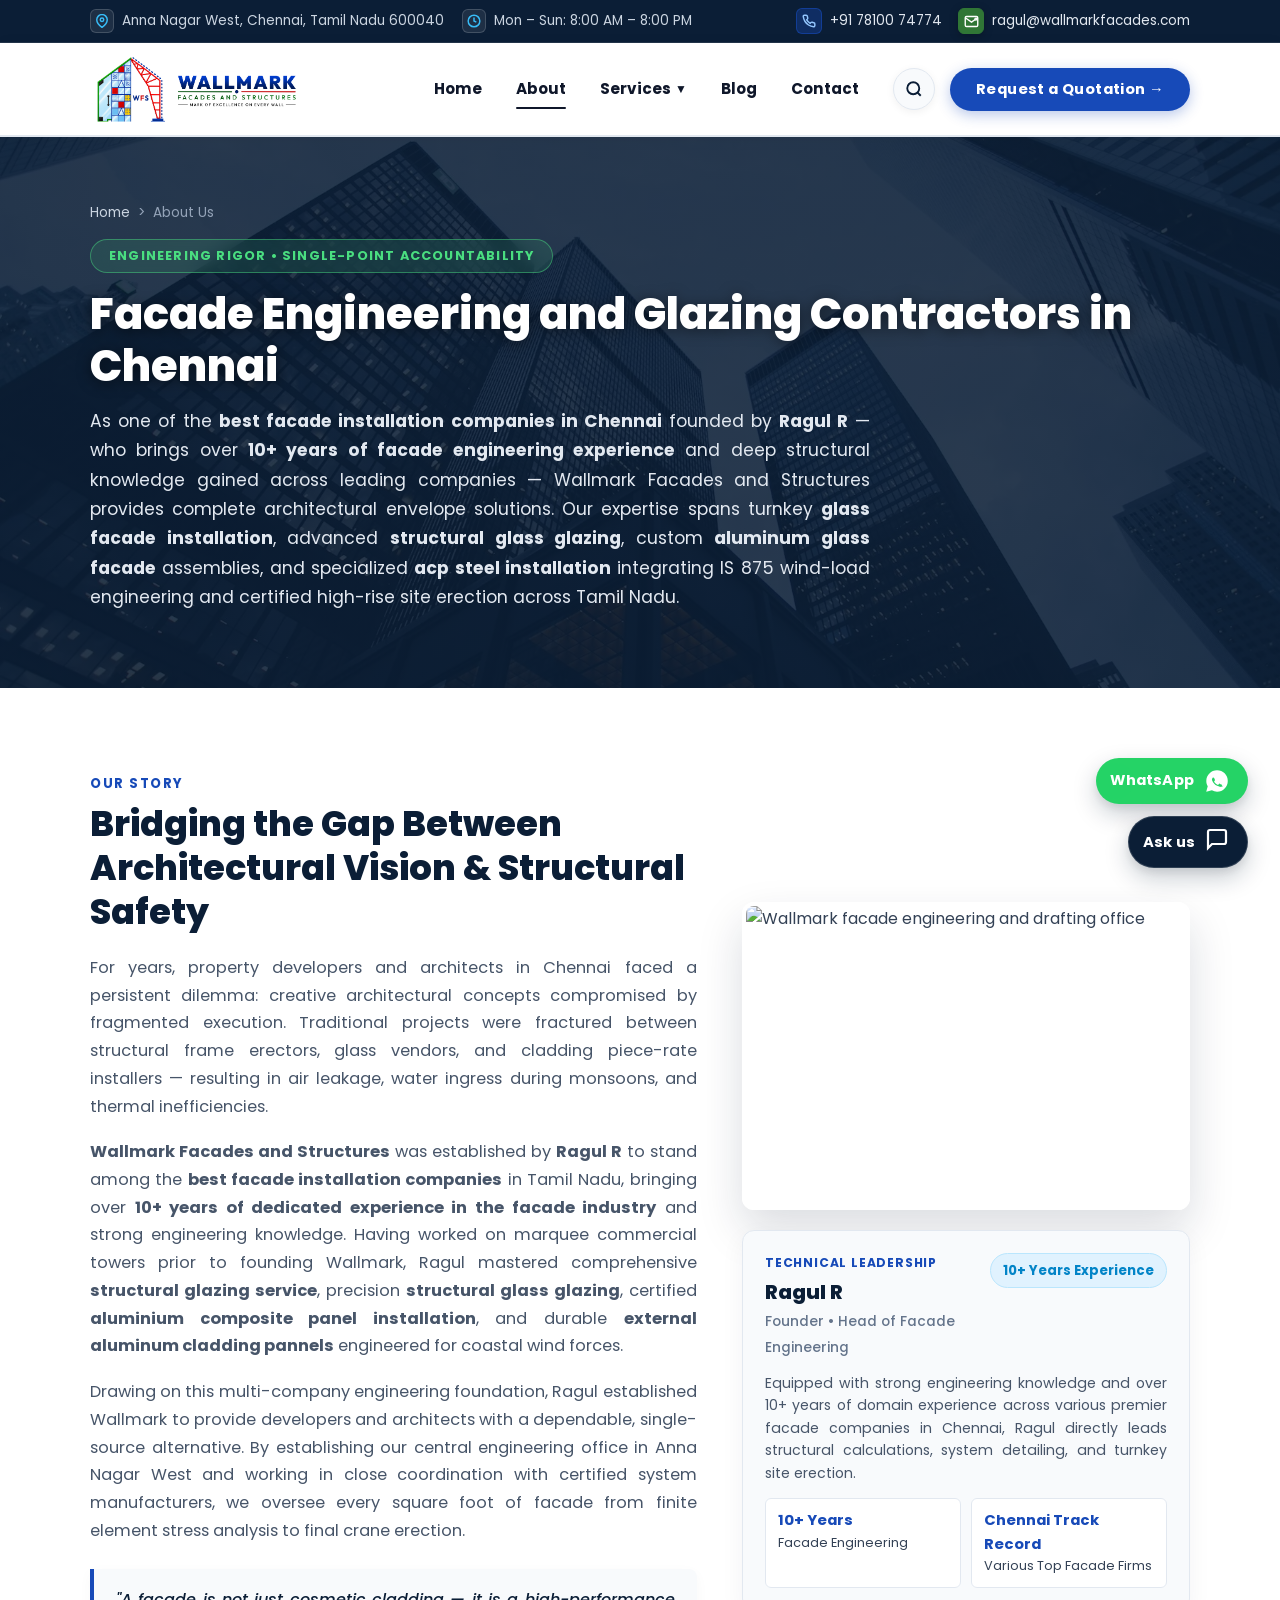
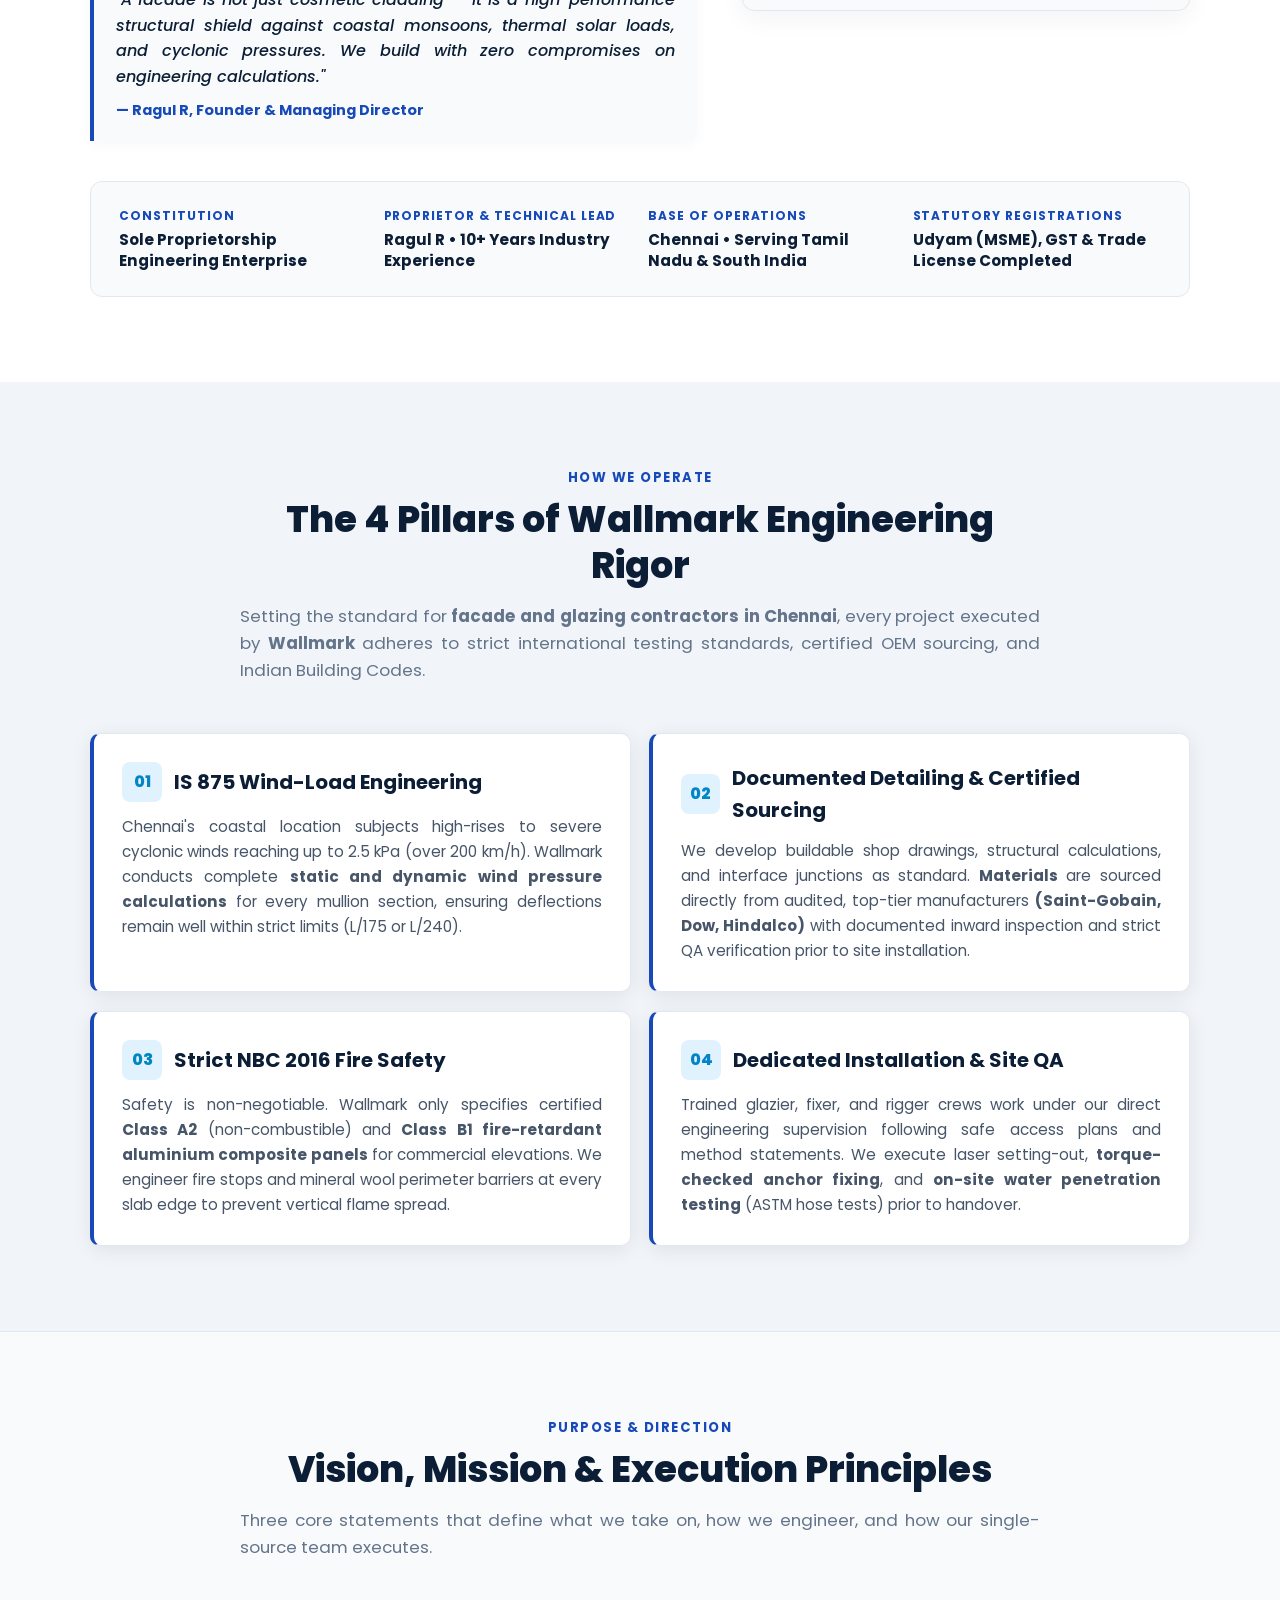
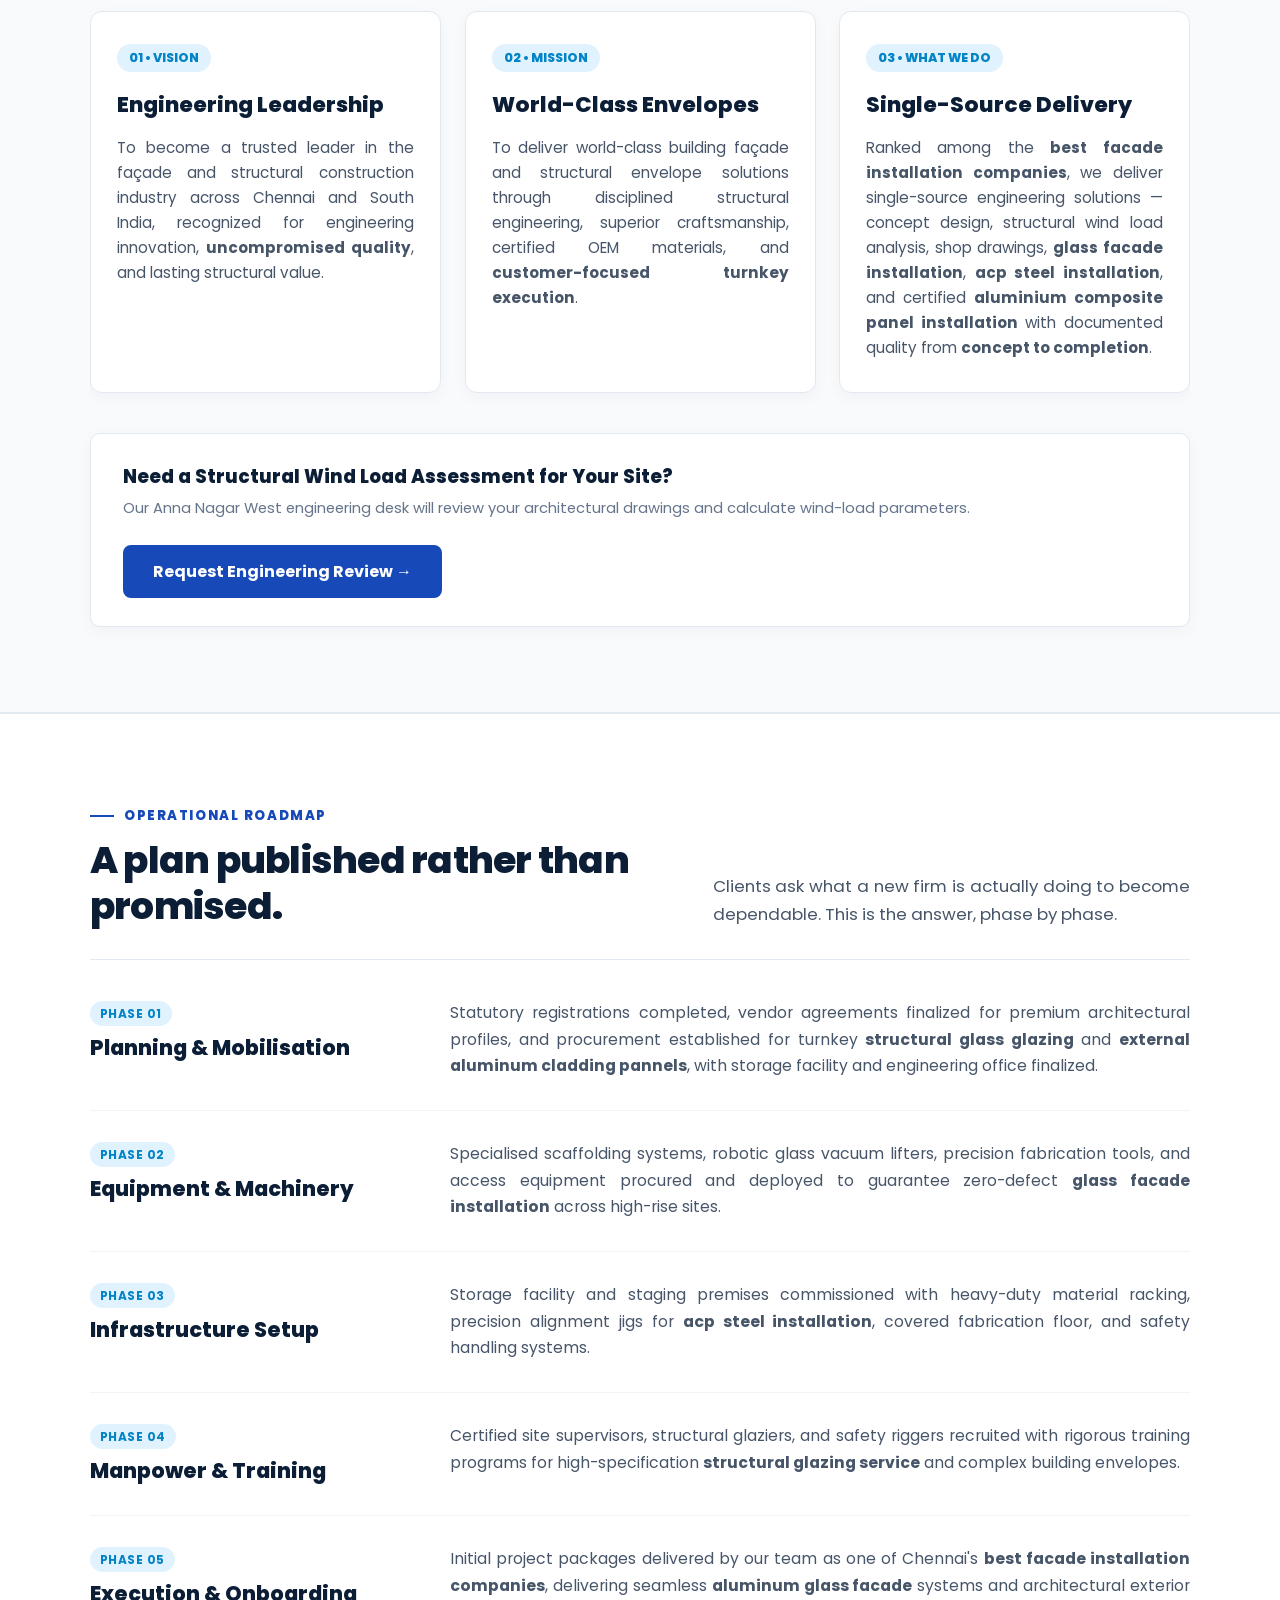
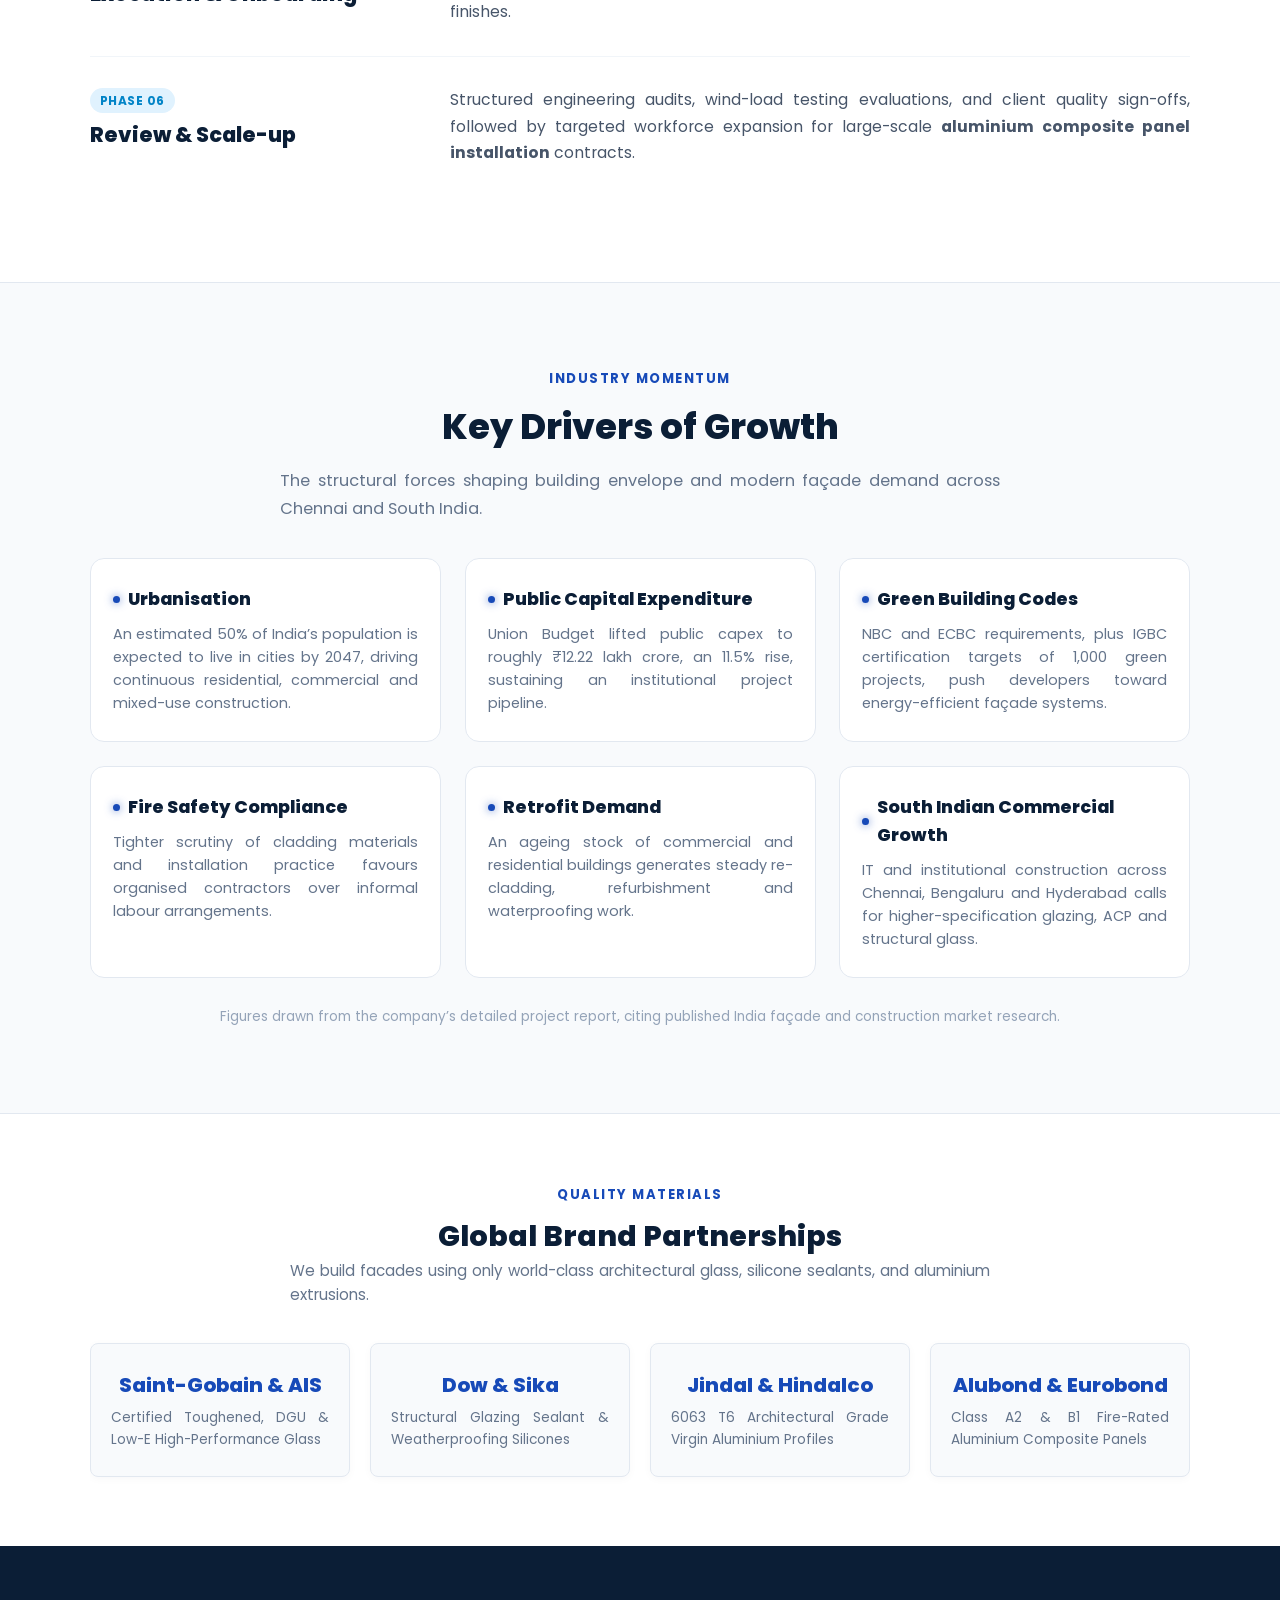
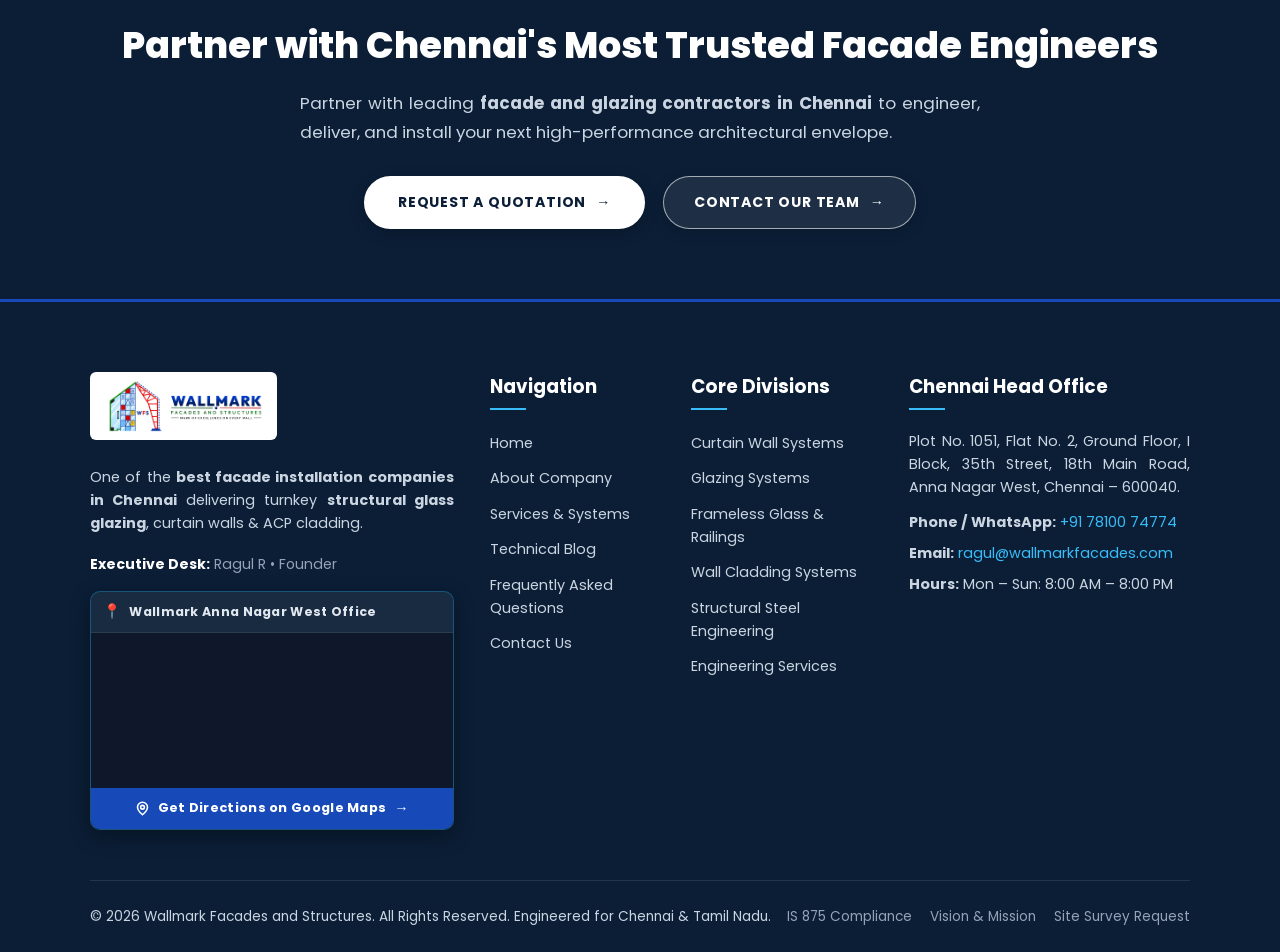
==== commit d2d8ee29: "Convert all website images to SEO-friendly lowercase hyphenated .webp under 300KB, add glazing effec" ====
--- a/about.html
+++ b/about.html
@@ -84,7 +84,6 @@
             </div>
           </li>
           <li class="nav-item"><a href="blog.html" class="nav-link">Blog</a></li>
-          <li class="nav-item"><a href="index.html#faq" class="nav-link">FAQ</a></li>
           <li class="nav-item"><a href="contact.html" class="nav-link">Contact</a></li>
         </ul>
 
--- a/styles.css
+++ b/styles.css
@@ -73,7 +73,7 @@
 
 .container {
   width: 100%;
-  max-width: 1240px;
+  max-width: 1140px;
   margin: 0 auto;
   padding: 0 20px;
 }
@@ -606,7 +606,7 @@
 .hero {
   position: relative;
   background: linear-gradient(rgba(11, 30, 54, 0.82), rgba(11, 30, 54, 0.82)),
-              url('https://images.unsplash.com/photo-1486406146926-c627a92ad1ab?auto=format&fit=crop&w=2200&q=85') center right / cover no-repeat;
+              url('images/facade-installation-companies.webp') center right / cover no-repeat;
   color: var(--white);
   padding: 95px 0 105px;
   text-align: left;
@@ -718,7 +718,7 @@
 -------------------------------------------------------------- */
 .page-hero {
   background: linear-gradient(rgba(11, 30, 54, 0.88), rgba(11, 30, 54, 0.88)),
-              url('https://images.unsplash.com/photo-1486406146926-c627a92ad1ab?auto=format&fit=crop&w=2200&q=85') center right / cover no-repeat;
+              url('images/facade-installation-companies.webp') center right / cover no-repeat;
   color: var(--white);
   padding: 65px 0 75px;
 }
@@ -2550,12 +2550,12 @@
 }
 
 /* -------------------------------------------------------------
-   WHY WALLMARK PILLARS (SQUARE MODULAR PROPORTIONS)
+   WHY WALLMARK PILLARS (CLEAN MODULAR PROPORTIONS)
 -------------------------------------------------------------- */
 .why-grid {
   display: grid;
   grid-template-columns: repeat(4, 1fr);
-  gap: 22px;
+  gap: 20px;
   margin-top: 35px;
 }
 
@@ -2563,14 +2563,14 @@
   background: #ffffff;
   border: 1.5px solid var(--border);
   border-radius: 8px;
-  padding: 28px 24px;
+  padding: 24px 20px;
   box-shadow: var(--shadow);
   transition: all 0.35s cubic-bezier(0.16, 1, 0.3, 1);
   display: flex;
   flex-direction: column;
-  justify-content: space-between;
-  aspect-ratio: 1 / 1;
-  min-height: 260px;
+  justify-content: flex-start;
+  aspect-ratio: auto;
+  min-height: 220px;
 }
 
 .why-card:hover {
@@ -2584,15 +2584,18 @@
   font-size: 1.15rem;
   font-weight: 800;
   color: var(--primary);
-  margin-bottom: 10px;
+  margin-bottom: 12px;
   line-height: 1.3;
+  text-align: left;
 }
 
 .why-card p {
   font-size: 0.88rem;
   color: var(--text-light);
-  line-height: 1.6;
+  line-height: 1.65;
   margin-bottom: 0;
+  text-align: justify;
+  text-justify: inter-word;
 }
 
 .market-stats-strip {
@@ -3963,16 +3966,19 @@
 }
 
 .overview-floating-badge {
-  position: absolute;
-  bottom: -20px;
-  left: -20px;
+  position: relative;
+  bottom: 0;
+  left: 0;
+  margin-top: 16px;
   background: #0b1e36;
   color: #ffffff;
   padding: 20px 24px;
   border-radius: 8px;
   border-left: 4px solid #38bdf8;
   box-shadow: 0 10px 25px rgba(0, 0, 0, 0.25);
-  max-width: 290px;
+  max-width: 100%;
+  width: 100%;
+  box-sizing: border-box;
 }
 
 @media (max-width: 640px) {
@@ -4277,15 +4283,367 @@
 }
 
 /* =============================================================
-   REFLECTIVE GLAZING EFFECT FOR CERTIFIED SITE ERECTION PHOTO
+   EDITORIAL TEXT JUSTIFICATION
 ============================================================== */
-.reflective-glazing-container {
+p,
+.why-card p,
+.division-card p,
+.hero-subtext,
+.driver-card p,
+.roadmap-desc,
+.system-card-desc,
+.about-cta-box p,
+.system-category-card p,
+.system-spec-block p,
+.process-card p {
+  text-align: justify;
+  text-justify: inter-word;
+}
+
+/* =============================================================
+   TEXT REVEAL ANIMATIONS (HERO SECTION)
+============================================================== */
+.text-reveal-heading {
+  opacity: 0;
+  animation: heroTextRevealUp 0.9s cubic-bezier(0.16, 1, 0.3, 1) 0.1s forwards;
+}
+
+.text-reveal-paragraph {
+  opacity: 0;
+  animation: heroTextRevealUp 1.1s cubic-bezier(0.16, 1, 0.3, 1) 0.3s forwards;
+  margin-top: 16px;
+  line-height: 1.7;
+}
+
+@keyframes heroTextRevealUp {
+  0% {
+    opacity: 0;
+    transform: translateY(22px);
+    filter: blur(4px);
+  }
+  100% {
+    opacity: 1;
+    transform: translateY(0);
+    filter: blur(0);
+  }
+}
+
+/* =============================================================
+   STRICT ZERO-SHAKE MOBILE RESPONSIVE & CONTAINER RULES
+   Controlled 1140px width for elegant, non-stretched proportions
+   Guarantees 100% stable vertical scrolling with ZERO mobile shake
+============================================================== */
+html, body {
+  overflow-x: hidden !important;
+  max-width: 100% !important;
+  width: 100% !important;
+  position: relative !important;
+  touch-action: pan-y pinch-zoom;
+  -webkit-overflow-scrolling: touch;
+}
+
+.container {
+  width: 100%;
+  max-width: 1140px !important;
+  margin: 0 auto;
+  padding: 0 20px;
+}
+
+.nav-container {
+  width: 100%;
+  max-width: 1140px !important;
+  margin: 0 auto;
+  padding: 12px 20px;
+}
+
+section,
+main,
+.hero,
+.site-header,
+.site-footer {
+  width: 100%;
+  overflow-x: clip;
+}
+
+@media (max-width: 768px) {
+  .overview-floating-badge {
+    position: static !important;
+    left: 0 !important;
+    bottom: 0 !important;
+    margin-top: 16px !important;
+    max-width: 100% !important;
+    width: 100% !important;
+    box-sizing: border-box !important;
+  }
+
+  .top-bar .container {
+    padding: 0 12px !important;
+    justify-content: center !important;
+    gap: 8px !important;
+  }
+
+  .top-bar-text {
+    display: flex !important;
+    flex-direction: column !important;
+    align-items: center !important;
+    text-align: center !important;
+    gap: 4px !important;
+    font-size: 0.78rem !important;
+  }
+
+  .top-bar-links {
+    width: 100% !important;
+    justify-content: center !important;
+    gap: 14px !important;
+    margin-top: 4px !important;
+  }
+
+  .filter-chips-wrap {
+    margin: 0 !important;
+    padding: 4px 0 !important;
+    max-width: 100% !important;
+  }
+}
+
+/* =============================================================
+   WALLMARKFACADES.COM LIVE BOX ANIMATIONS
+   1. Directional Scroll Reveal ([data-rv="left"] / [data-rv="right"])
+   2. 3D Mouse-Tracking Tilt & Radial Glare Overlay (.tilt-3d)
+============================================================== */
+.divisions-grid,
+.why-grid,
+.systems-grid,
+.drivers-grid,
+.responsive-two-col,
+.responsive-three-col,
+.responsive-four-col {
+  overflow-x: clip;
+}
+
+[data-rv] {
+  opacity: 0;
+  transform: translate3d(0, 30px, 0);
+  transition: opacity 0.9s cubic-bezier(0.16, 1, 0.3, 1), transform 1.05s cubic-bezier(0.16, 1, 0.3, 1);
+  will-change: opacity, transform;
+}
+
+[data-rv="left"] {
+  opacity: 0;
+  transform: translate3d(-90px, 0, 0) scale(0.96);
+  transition: opacity 1.1s cubic-bezier(0.16, 1, 0.3, 1), transform 1.15s cubic-bezier(0.16, 1, 0.3, 1);
+  will-change: opacity, transform;
+}
+
+[data-rv="right"] {
+  opacity: 0;
+  transform: translate3d(90px, 0, 0) scale(0.96);
+  transition: opacity 1.1s cubic-bezier(0.16, 1, 0.3, 1), transform 1.15s cubic-bezier(0.16, 1, 0.3, 1);
+  will-change: opacity, transform;
+}
+
+[data-rv="scale"] {
+  opacity: 0;
+  transform: scale(0.92) translate3d(0, 16px, 0);
+  transition: opacity 0.95s cubic-bezier(0.16, 1, 0.3, 1), transform 1.1s cubic-bezier(0.16, 1, 0.3, 1);
+  will-change: opacity, transform;
+}
+
+[data-rv="up"] {
+  opacity: 0;
+  transform: translate3d(0, 26px, 0);
+  transition: opacity 0.75s cubic-bezier(0.16, 1, 0.3, 1), transform 0.85s cubic-bezier(0.16, 1, 0.3, 1);
+  will-change: opacity, transform;
+}
+
+[data-rv="fade"] {
+  opacity: 0;
+  transform: translate3d(0, 14px, 0);
+  transition: opacity 0.8s cubic-bezier(0.16, 1, 0.3, 1), transform 0.8s cubic-bezier(0.16, 1, 0.3, 1);
+  will-change: opacity, transform;
+}
+
+[data-rv].in {
+  opacity: 1;
+  transform: translateZ(0) scale(1);
+}
+
+/* =============================================================
+   HERO TEXT REVEAL & FADE-IN-UP (ALL PAGES)
+============================================================== */
+.hero .hero-badge,
+.page-hero .page-hero-badge {
+  animation: heroTextRevealUp 0.65s cubic-bezier(0.16, 1, 0.3, 1) 0.05s both;
+}
+
+.page-hero h1 {
+  animation: heroTextRevealUp 0.85s cubic-bezier(0.16, 1, 0.3, 1) 0.12s both;
+}
+
+.page-hero h2,
+.page-hero p {
+  animation: heroTextRevealUp 0.95s cubic-bezier(0.16, 1, 0.3, 1) 0.24s both;
+}
+
+.hero .hero-ctas {
+  animation: heroTextRevealUp 0.95s cubic-bezier(0.16, 1, 0.3, 1) 0.36s both;
+}
+
+.hero .hero-stats .stat-item {
+  animation: heroTextRevealUp 0.85s cubic-bezier(0.16, 1, 0.3, 1) both;
+}
+.hero .hero-stats .stat-item:nth-child(1) { animation-delay: 0.42s; }
+.hero .hero-stats .stat-item:nth-child(2) { animation-delay: 0.50s; }
+.hero .hero-stats .stat-item:nth-child(3) { animation-delay: 0.58s; }
+.hero .hero-stats .stat-item:nth-child(4) { animation-delay: 0.66s; }
+
+/* =============================================================
+   PORTFOLIO & ARCHITECTURAL IMAGE REVEAL + SUBTLE HOVER ZOOM
+============================================================== */
+.overview-image-wrap img,
+.division-overview-img-wrap img,
+.system-card-img-wrap img,
+.img-hover-zoom img {
+  transition: transform 0.6s cubic-bezier(0.16, 1, 0.3, 1);
+  will-change: transform;
+}
+
+.overview-image-wrap:hover img,
+.division-overview-card:hover .division-overview-img-wrap img,
+.system-card:hover .system-card-img-wrap img,
+.img-hover-zoom:hover img {
+  transform: scale(1.045);
+}
+
+/* =============================================================
+   STAGGERED DELAYS FOR WHY CHOOSE US & SERVICES CARDS
+============================================================== */
+.why-grid .why-card:nth-child(1) { transition-delay: 0.04s; }
+.why-grid .why-card:nth-child(2) { transition-delay: 0.12s; }
+.why-grid .why-card:nth-child(3) { transition-delay: 0.20s; }
+.why-grid .why-card:nth-child(4) { transition-delay: 0.28s; }
+
+.division-overview-grid .division-overview-card:nth-child(3n+1),
+.systems-grid .system-card:nth-child(3n+1) { transition-delay: 0.03s; }
+.division-overview-grid .division-overview-card:nth-child(3n+2),
+.systems-grid .system-card:nth-child(3n+2) { transition-delay: 0.10s; }
+.division-overview-grid .division-overview-card:nth-child(3n),
+.systems-grid .system-card:nth-child(3n) { transition-delay: 0.17s; }
+
+/* 3D Tilt Card & Glare Overlay (exact match to wallmarkfacades.com) */
+.tilt-3d {
+  position: relative;
+  transform-style: preserve-3d;
+  will-change: transform;
+}
+
+.tilt-3d:hover {
+  box-shadow: 0 24px 55px -30px rgba(2, 48, 159, 0.28);
+  border-color: #174AB8;
+}
+
+.glare-overlay {
+  position: absolute;
+  top: 0;
+  right: 0;
+  bottom: 0;
+  left: 0;
+  pointer-events: none;
+  border-radius: inherit;
+  z-index: 10;
+  opacity: 0;
+}
+
+@media (max-width: 768px) {
+  [data-rv="left"] {
+    transform: translate3d(-16px, 0, 0) scale(0.98);
+  }
+  [data-rv="right"] {
+    transform: translate3d(16px, 0, 0) scale(0.98);
+  }
+}
+
+@media (prefers-reduced-motion: reduce) {
+  [data-rv],
+  [data-rv="left"],
+  [data-rv="right"],
+  [data-rv="scale"],
+  [data-rv="up"],
+  [data-rv="fade"],
+  .text-reveal-heading,
+  .text-reveal-paragraph,
+  .hero .hero-badge,
+  .hero .hero-ctas,
+  .hero .hero-stats .stat-item,
+  .page-hero .page-hero-badge,
+  .page-hero h1,
+  .page-hero h2,
+  .page-hero p,
+  .driver-card {
+    opacity: 1 !important;
+    transform: none !important;
+    filter: none !important;
+    animation: none !important;
+    transition: none !important;
+  }
+  .tilt-3d {
+    transform: none !important;
+  }
+}
+
+/* =============================================================
+   OVERVIEW SPLIT GRID: COMPACT SITE-ERECTION IMAGE + PARALLEL BADGE
+============================================================== */
+.overview-split-grid {
+  grid-template-columns: 1.05fr 0.95fr !important;
+  align-items: stretch !important;
+  gap: 42px !important;
+}
+
+.overview-col-left,
+.overview-col-right {
+  display: flex;
+  flex-direction: column;
+  justify-content: space-between;
+}
+
+.overview-image-wrap {
+  border-radius: 12px;
+  overflow: hidden;
+  box-shadow: 0 16px 36px rgba(11, 30, 54, 0.14);
+  border: 4px solid #ffffff;
+  background: #ffffff;
+  flex: 1;
+}
+
+.overview-image-wrap img {
+  max-height: 310px;
+  min-height: 250px;
+}
+
+.overview-col-right .overview-floating-badge {
+  margin-top: 16px;
+}
+
+@media (max-width: 991px) {
+  .overview-split-grid {
+    grid-template-columns: 1fr !important;
+  }
+  .overview-image-wrap img {
+    min-height: 220px !important;
+    max-height: none !important;
+    height: auto !important;
+  }
+}
+
+/* =============================================================
+   ARCHITECTURAL REFLECTIVE GLAZING EFFECT (IMAGE 2 & IMAGE 3)
+============================================================== */
+.glazing-effect {
   position: relative;
   overflow: hidden;
-  border-radius: 12px;
-}
-
-.reflective-glazing-container::after {
+}
+
+.glazing-effect::after {
   content: '';
   position: absolute;
   top: -50%;
@@ -4295,18 +4653,18 @@
   background: linear-gradient(
     90deg,
     transparent 0%,
-    rgba(255, 255, 255, 0.05) 20%,
+    rgba(255, 255, 255, 0.06) 20%,
     rgba(255, 255, 255, 0.45) 50%,
     rgba(56, 189, 248, 0.35) 75%,
     transparent 100%
   );
   transform: rotate(28deg);
   pointer-events: none;
-  animation: reflectiveGlazeSheen 5.5s ease-in-out infinite;
+  animation: architecturalGlazingSheen 5.5s ease-in-out infinite;
   z-index: 2;
 }
 
-@keyframes reflectiveGlazeSheen {
+@keyframes architecturalGlazingSheen {
   0% {
     left: -90%;
     opacity: 0;
@@ -4324,152 +4682,17 @@
   }
 }
 
-.reflective-glazing-img {
-  transition: transform 0.6s cubic-bezier(0.16, 1, 0.3, 1);
-  display: block;
-}
-
-.reflective-glazing-container:hover .reflective-glazing-img {
-  transform: scale(1.04);
-}
-
-/* =============================================================
-   TEXT REVEAL ANIMATIONS (HERO SECTION)
-============================================================== */
-.text-reveal-heading {
-  opacity: 0;
-  animation: heroTextRevealUp 0.9s cubic-bezier(0.16, 1, 0.3, 1) 0.1s forwards;
-}
-
-.text-reveal-paragraph {
-  opacity: 0;
-  animation: heroTextRevealUp 1.1s cubic-bezier(0.16, 1, 0.3, 1) 0.3s forwards;
-  margin-top: 16px;
-  line-height: 1.7;
-}
-
-@keyframes heroTextRevealUp {
-  0% {
-    opacity: 0;
-    transform: translateY(22px);
-    filter: blur(4px);
-  }
-  100% {
-    opacity: 1;
-    transform: translateY(0);
-    filter: blur(0);
-  }
-}
-
-/* =============================================================
-   OPPOSITE DIRECTION REVEAL ANIMATIONS FOR ALL BOXES
-============================================================== */
-.reveal-box-left {
-  opacity: 0;
-  transform: translate3d(-35px, 0, 0);
-  transition: opacity 0.75s cubic-bezier(0.16, 1, 0.3, 1), transform 0.75s cubic-bezier(0.16, 1, 0.3, 1);
-  will-change: opacity, transform;
-}
-
-.reveal-box-right {
-  opacity: 0;
-  transform: translate3d(35px, 0, 0);
-  transition: opacity 0.75s cubic-bezier(0.16, 1, 0.3, 1), transform 0.75s cubic-bezier(0.16, 1, 0.3, 1);
-  will-change: opacity, transform;
-}
-
-.reveal-box-left.is-revealed,
-.reveal-box-right.is-revealed {
-  opacity: 1;
-  transform: translate3d(0, 0, 0);
-}
-
-@media (max-width: 768px) {
-  /* On mobile, subtle opposite nudge so it NEVER causes screen shaking */
-  .reveal-box-left {
-    transform: translate3d(-12px, 0, 0);
-  }
-  .reveal-box-right {
-    transform: translate3d(12px, 0, 0);
-  }
-}
-
-@media (prefers-reduced-motion: reduce) {
-  .reveal-box-left,
-  .reveal-box-right {
-    opacity: 1 !important;
-    transform: none !important;
-    transition: none !important;
-  }
-}
-
-/* =============================================================
-   STRICT ZERO-SHAKE MOBILE RESPONSIVE RULES
-   Guarantees 100% stable vertical scrolling with ZERO side-to-side shake
-============================================================== */
-html, body {
-  overflow-x: hidden !important;
-  max-width: 100% !important;
-  width: 100% !important;
-  position: relative !important;
-  touch-action: pan-y pinch-zoom;
-  -webkit-overflow-scrolling: touch;
-}
-
-body > * {
-  max-width: 100% !important;
-}
-
-.container,
-.nav-container,
-.hero,
-.site-header,
-.site-footer,
-section,
-main {
-  width: 100% !important;
-  max-width: 100% !important;
-  box-sizing: border-box !important;
-  overflow-x: clip !important;
-}
-
-@media (max-width: 768px) {
-  .overview-floating-badge {
-    position: static !important;
-    left: 0 !important;
-    bottom: 0 !important;
-    margin-top: 16px !important;
-    max-width: 100% !important;
-    width: 100% !important;
-    box-sizing: border-box !important;
-  }
-
-  .top-bar .container {
-    padding: 0 12px !important;
-    justify-content: center !important;
-    gap: 8px !important;
-  }
-
-  .top-bar-text {
-    display: flex !important;
-    flex-direction: column !important;
-    align-items: center !important;
-    text-align: center !important;
-    gap: 4px !important;
-    font-size: 0.78rem !important;
-  }
-
-  .top-bar-links {
-    width: 100% !important;
-    justify-content: center !important;
-    gap: 14px !important;
-    margin-top: 4px !important;
-  }
-
-  .filter-chips-wrap {
-    margin: 0 !important;
-    padding: 4px 0 !important;
-    max-width: 100% !important;
-  }
-}
-
+/* Staggered timing for Divisions left & right columns */
+.divisions-grid .division-card:nth-child(1),
+.divisions-grid .division-card:nth-child(2) {
+  transition-delay: 0.05s;
+}
+.divisions-grid .division-card:nth-child(3),
+.divisions-grid .division-card:nth-child(4) {
+  transition-delay: 0.16s;
+}
+.divisions-grid .division-card:nth-child(5),
+.divisions-grid .division-card:nth-child(6) {
+  transition-delay: 0.27s;
+}
+
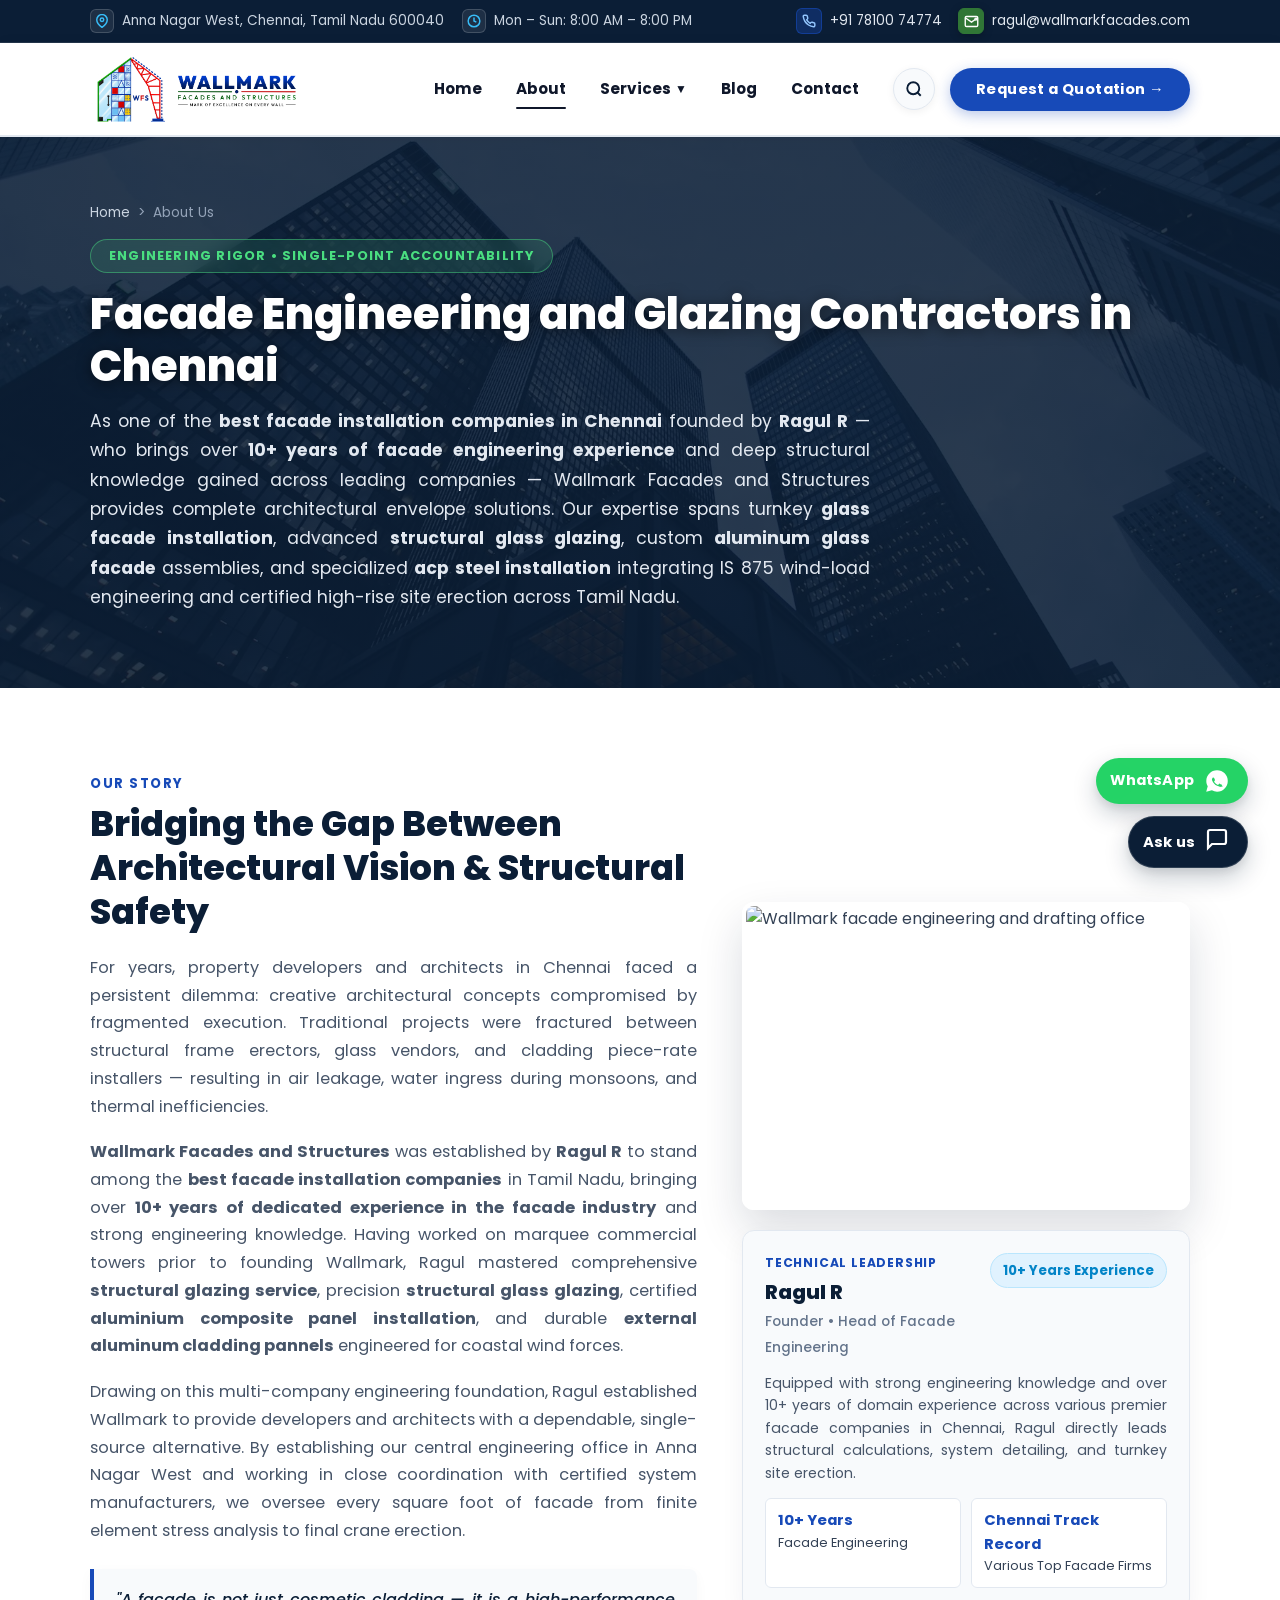
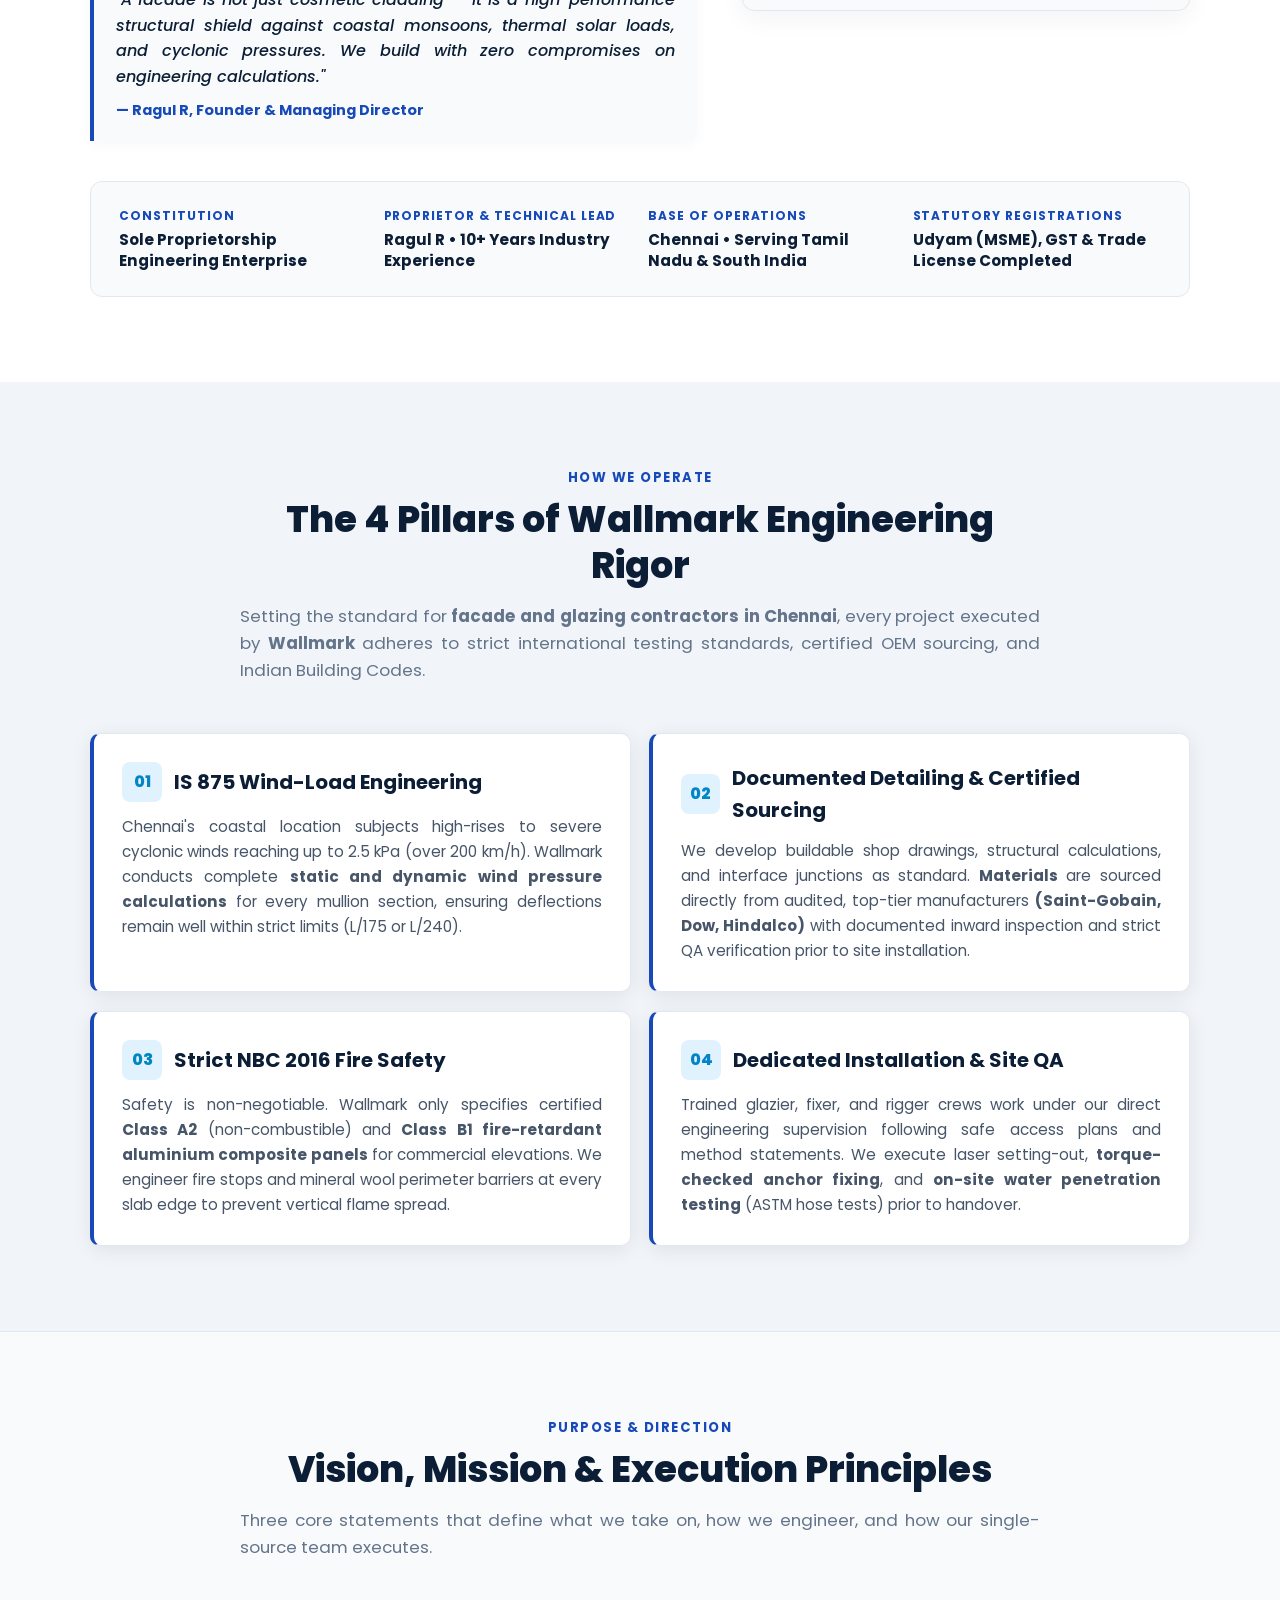
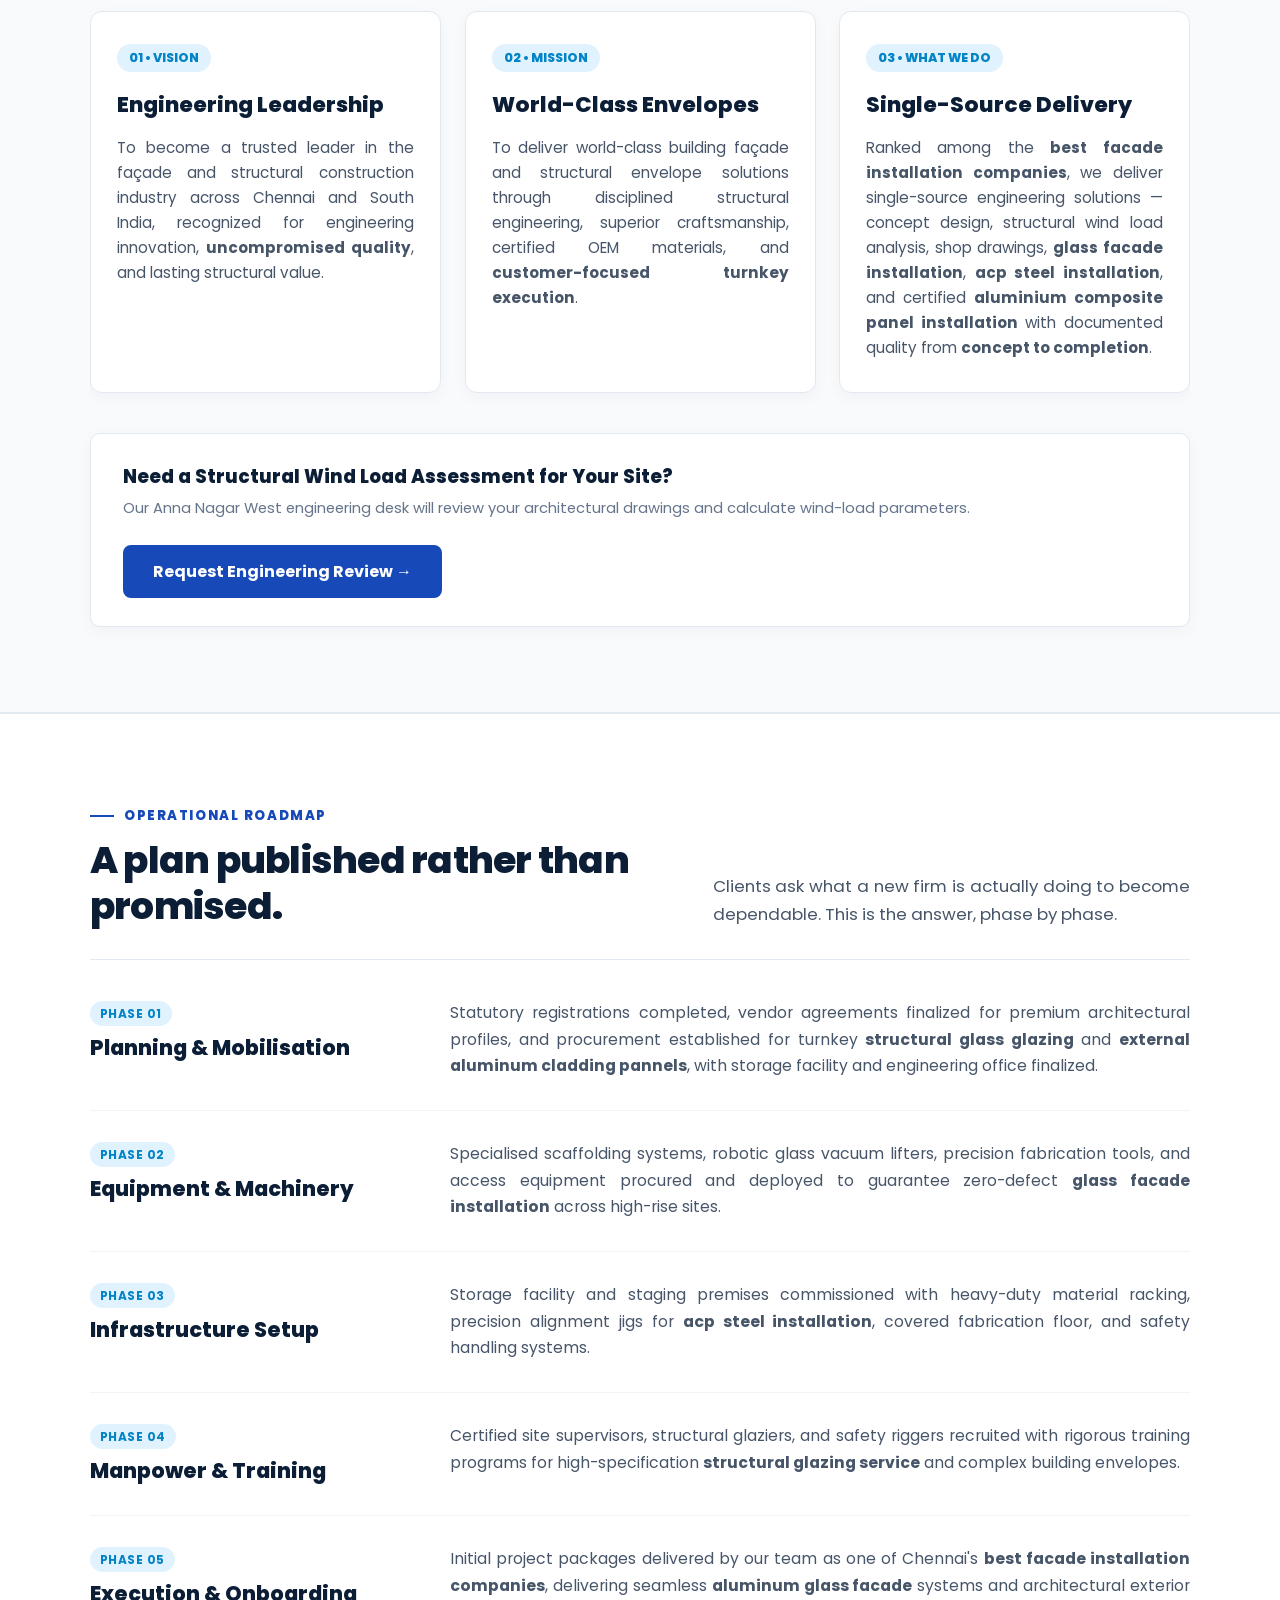
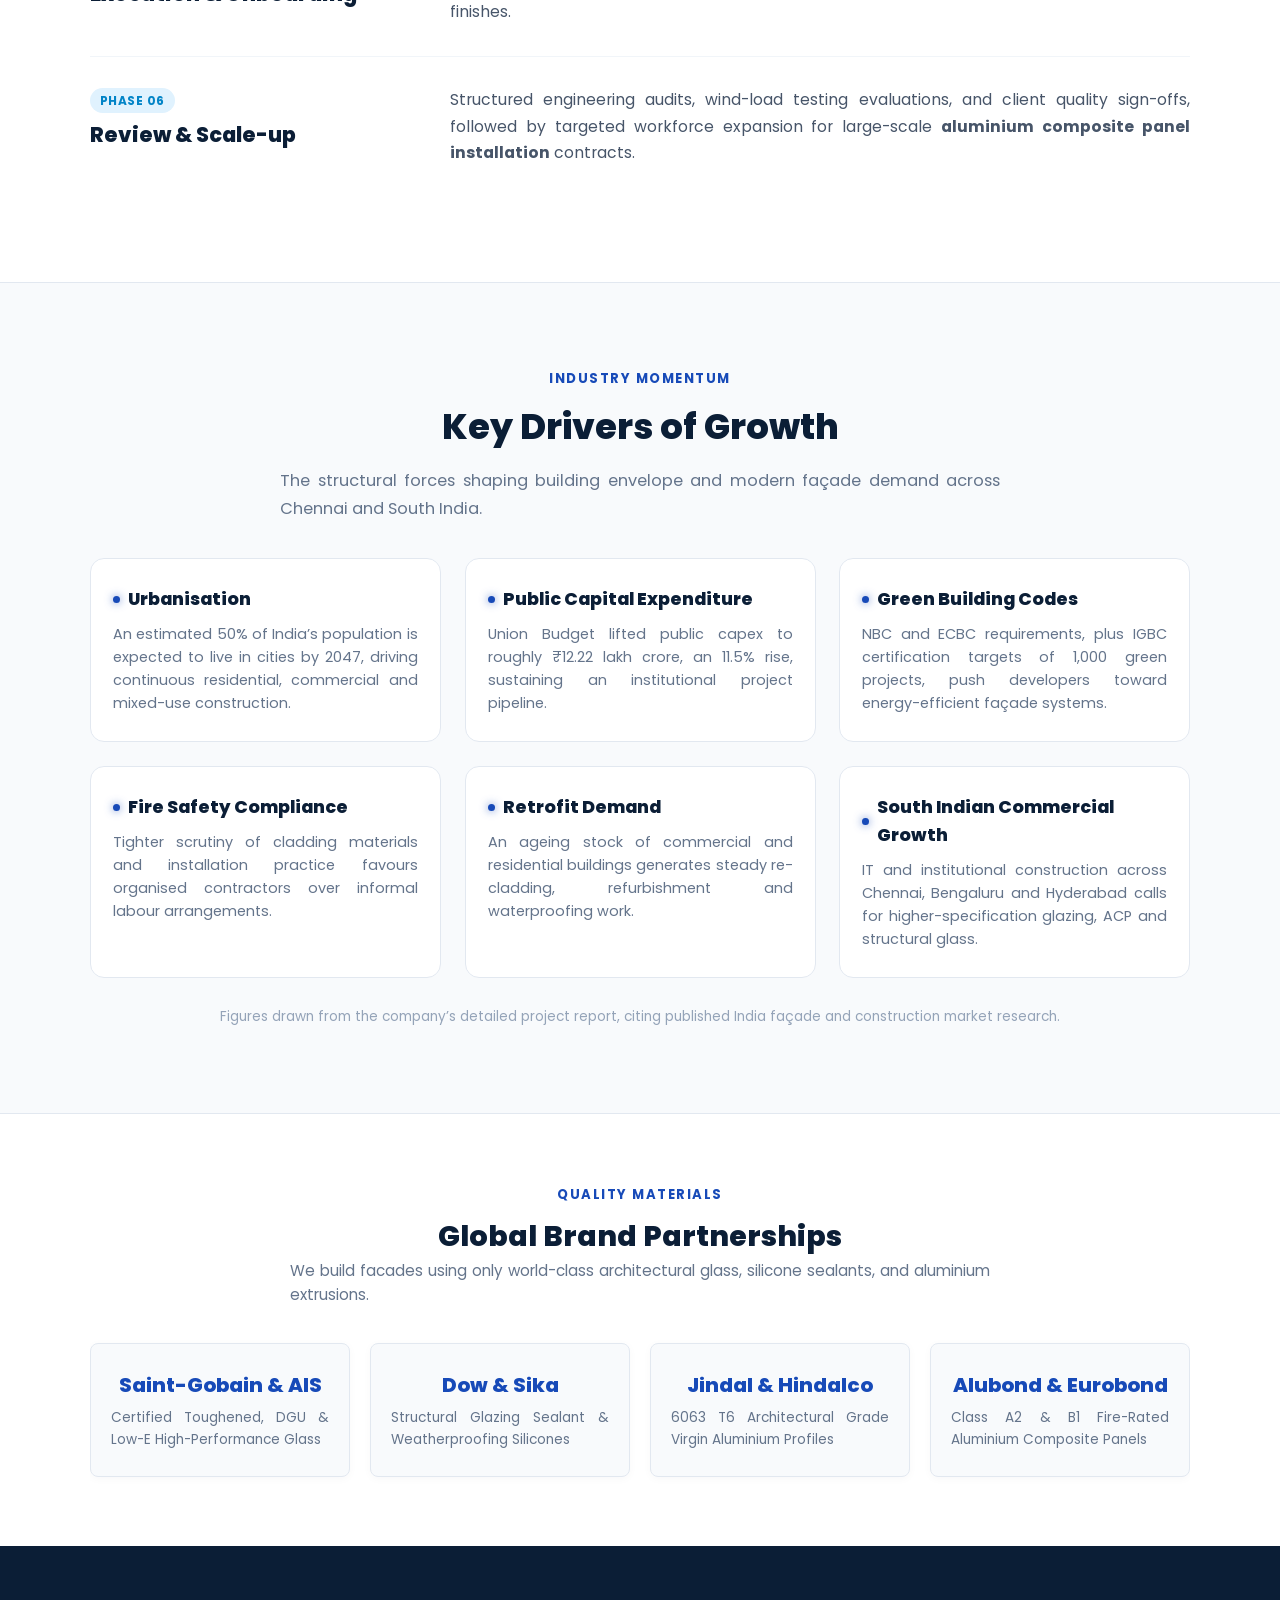
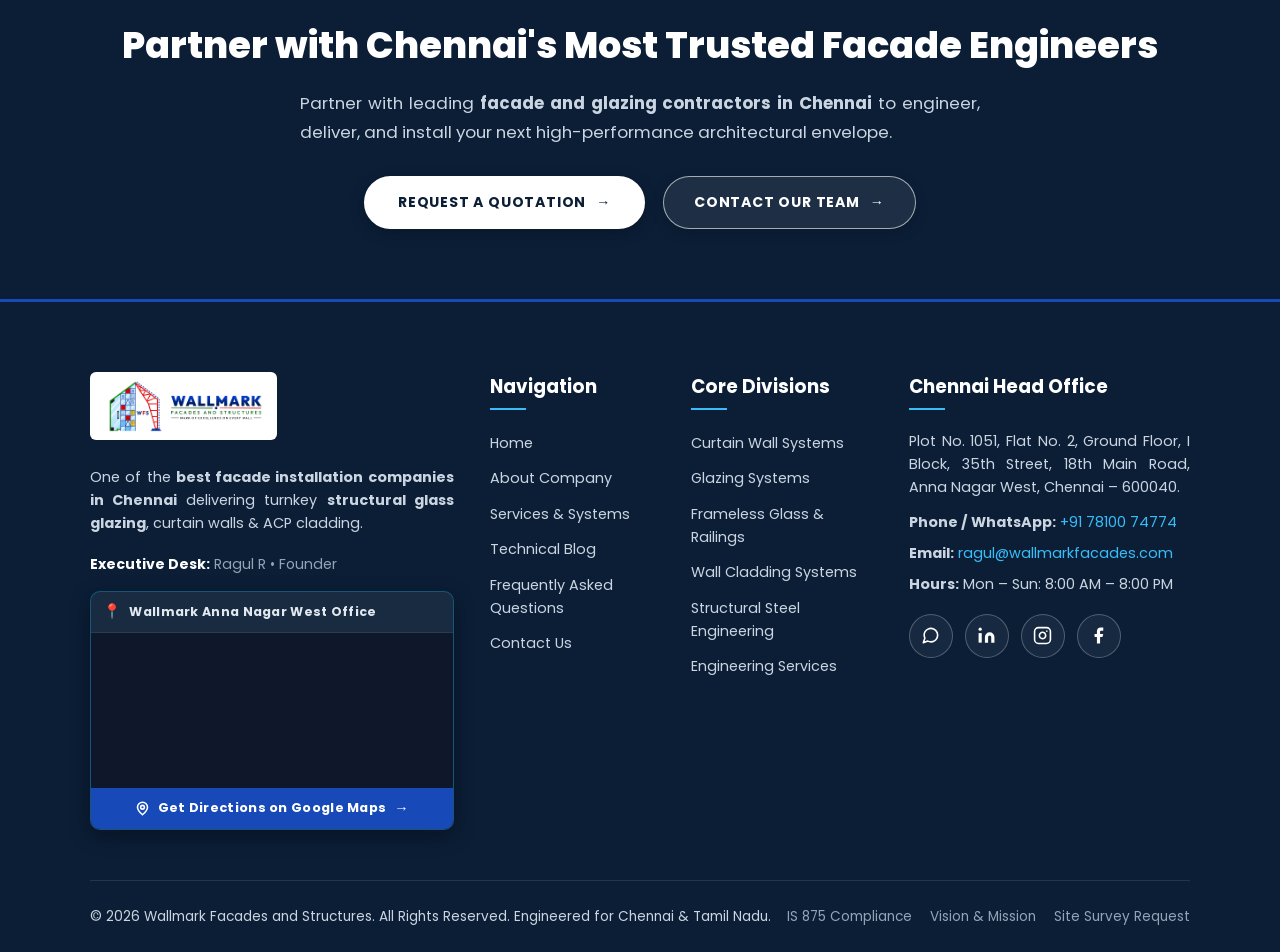
==== commit f16e1eb1: "Fit site-erection.webp cleanly with zero white gap, remove highlighted bar behind Not Sure Which Sys" ====
--- a/about.html
+++ b/about.html
@@ -576,6 +576,20 @@
           <p>
             <strong>Hours:</strong> Mon &ndash; Sun: 8:00 AM &ndash; 8:00 PM
           </p>
+          <div class="footer-social-links" aria-label="Wallmark Facades Social Media">
+            <a href="https://wa.me/917810074774" target="_blank" rel="noopener noreferrer" class="footer-social-btn social-wa" aria-label="WhatsApp Wallmark Facades" title="WhatsApp">
+              <svg viewBox="0 0 24 24" fill="none" stroke="currentColor" stroke-width="2" stroke-linecap="round" stroke-linejoin="round"><path d="M21 11.5a8.38 8.38 0 0 1-.9 3.8 8.5 8.5 0 0 1-7.6 4.7 8.38 8.38 0 0 1-3.8-.9L3 21l1.9-5.7a8.38 8.38 0 0 1-.9-3.8 8.5 8.5 0 0 1 4.7-7.6 8.38 8.38 0 0 1 3.8-.9h.5a8.48 8.48 0 0 1 8 8v.5z"></path></svg>
+            </a>
+            <a href="https://www.linkedin.com/company/wallmark-facades-and-structures/" target="_blank" rel="noopener noreferrer" class="footer-social-btn social-li" aria-label="LinkedIn Wallmark Facades" title="LinkedIn">
+              <svg viewBox="0 0 24 24" fill="currentColor"><path d="M16 8a6 6 0 0 1 6 6v7h-4v-7a2 2 0 0 0-2-2 2 2 0 0 0-2 2v7h-4v-7a6 6 0 0 1 6-6z"></path><rect x="2" y="9" width="4" height="12"></rect><circle cx="4" cy="4" r="2"></circle></svg>
+            </a>
+            <a href="https://www.instagram.com/wallmarkfacades/" target="_blank" rel="noopener noreferrer" class="footer-social-btn social-ig" aria-label="Instagram Wallmark Facades" title="Instagram">
+              <svg viewBox="0 0 24 24" fill="none" stroke="currentColor" stroke-width="2" stroke-linecap="round" stroke-linejoin="round"><rect x="2" y="2" width="20" height="20" rx="5" ry="5"></rect><path d="M16 11.37A4 4 0 1 1 12.63 8 4 4 0 0 1 16 11.37z"></path><line x1="17.5" y1="6.5" x2="17.51" y2="6.5"></line></svg>
+            </a>
+            <a href="https://www.facebook.com/wallmarkfacades/" target="_blank" rel="noopener noreferrer" class="footer-social-btn social-fb" aria-label="Facebook Wallmark Facades" title="Facebook">
+              <svg viewBox="0 0 24 24" fill="currentColor"><path d="M18 2h-3a5 5 0 0 0-5 5v3H7v4h3v8h4v-8h3l1-4h-4V7a1 1 0 0 1 1-1h3z"></path></svg>
+            </a>
+          </div>
         </div>
       </div>
 
--- a/styles.css
+++ b/styles.css
@@ -4591,12 +4591,12 @@
 }
 
 /* =============================================================
-   OVERVIEW SPLIT GRID: COMPACT SITE-ERECTION IMAGE + PARALLEL BADGE
+   OVERVIEW SPLIT GRID: EVEN SMALLER SITE-ERECTION IMAGE + PARALLEL BADGE
 ============================================================== */
 .overview-split-grid {
-  grid-template-columns: 1.05fr 0.95fr !important;
+  grid-template-columns: 1.18fr 0.82fr !important;
   align-items: stretch !important;
-  gap: 42px !important;
+  gap: 40px !important;
 }
 
 .overview-col-left,
@@ -4612,12 +4612,15 @@
   box-shadow: 0 16px 36px rgba(11, 30, 54, 0.14);
   border: 4px solid #ffffff;
   background: #ffffff;
-  flex: 1;
+  flex: 0 0 auto;
 }
 
 .overview-image-wrap img {
-  max-height: 310px;
-  min-height: 250px;
+  width: 100%;
+  height: auto !important;
+  max-height: none !important;
+  min-height: 0 !important;
+  display: block;
 }
 
 .overview-col-right .overview-floating-badge {
@@ -4629,14 +4632,12 @@
     grid-template-columns: 1fr !important;
   }
   .overview-image-wrap img {
-    min-height: 220px !important;
-    max-height: none !important;
     height: auto !important;
   }
 }
 
 /* =============================================================
-   ARCHITECTURAL REFLECTIVE GLAZING EFFECT (IMAGE 2 & IMAGE 3)
+   ARCHITECTURAL REFLECTIVE GLAZING EFFECT (HOME & SERVICES HERO)
 ============================================================== */
 .glazing-effect {
   position: relative;
@@ -4653,15 +4654,15 @@
   background: linear-gradient(
     90deg,
     transparent 0%,
-    rgba(255, 255, 255, 0.06) 20%,
-    rgba(255, 255, 255, 0.45) 50%,
-    rgba(56, 189, 248, 0.35) 75%,
+    rgba(255, 255, 255, 0.08) 20%,
+    rgba(255, 255, 255, 0.55) 50%,
+    rgba(56, 189, 248, 0.40) 75%,
     transparent 100%
   );
   transform: rotate(28deg);
   pointer-events: none;
-  animation: architecturalGlazingSheen 5.5s ease-in-out infinite;
-  z-index: 2;
+  animation: architecturalGlazingSheen 4.5s ease-in-out infinite;
+  z-index: 4;
 }
 
 @keyframes architecturalGlazingSheen {
@@ -4682,6 +4683,129 @@
   }
 }
 
+/* =============================================================
+   HOLO CARD & IMAGE ZOOM-IN EFFECT FOR ALL SERVICES CARDS
+============================================================== */
+.systems-grid .system-card {
+  position: relative;
+  overflow: hidden;
+  transition: transform 0.45s cubic-bezier(0.16, 1, 0.3, 1),
+              box-shadow 0.45s cubic-bezier(0.16, 1, 0.3, 1),
+              border-color 0.35s ease;
+}
+
+.systems-grid .system-card::after {
+  content: '';
+  position: absolute;
+  inset: 0;
+  pointer-events: none;
+  z-index: 6;
+  opacity: 0;
+  background: linear-gradient(
+    125deg,
+    transparent 15%,
+    rgba(56, 189, 248, 0.22) 32%,
+    rgba(168, 85, 247, 0.18) 46%,
+    rgba(74, 222, 128, 0.18) 60%,
+    rgba(255, 255, 255, 0.38) 72%,
+    transparent 88%
+  );
+  background-size: 220% 220%;
+  background-position: 0% 0%;
+  transition: opacity 0.4s ease, background-position 0.75s cubic-bezier(0.16, 1, 0.3, 1);
+  border-radius: inherit;
+}
+
+.systems-grid .system-card:hover {
+  border-color: #38bdf8;
+  box-shadow: 0 20px 45px rgba(23, 74, 184, 0.22), 0 0 24px rgba(56, 189, 248, 0.25);
+}
+
+.systems-grid .system-card:hover::after {
+  opacity: 1;
+  background-position: 100% 100%;
+}
+
+.systems-grid .system-card .system-card-img-wrap {
+  overflow: hidden;
+}
+
+.systems-grid .system-card .system-card-img-wrap img {
+  transition: transform 0.55s cubic-bezier(0.16, 1, 0.3, 1) !important;
+  will-change: transform;
+}
+
+.systems-grid .system-card:hover .system-card-img-wrap img {
+  transform: scale(1.10) !important;
+}
+
+/* =============================================================
+   FOOTER CIRCULAR SOCIAL ICONS (WHATSAPP, LINKEDIN, IG, FB)
+============================================================== */
+.footer-social-links {
+  display: flex;
+  align-items: center;
+  gap: 12px;
+  margin-top: 18px;
+}
+
+.footer-social-btn {
+  display: inline-flex;
+  align-items: center;
+  justify-content: center;
+  width: 44px;
+  height: 44px;
+  border-radius: 50%;
+  border: 1.5px solid rgba(255, 255, 255, 0.25);
+  background: rgba(255, 255, 255, 0.05);
+  color: #ffffff;
+  text-decoration: none;
+  position: relative;
+  transition: transform 0.35s cubic-bezier(0.34, 1.56, 0.64, 1),
+              background 0.3s ease,
+              border-color 0.3s ease,
+              box-shadow 0.35s ease;
+}
+
+.footer-social-btn svg {
+  width: 19px;
+  height: 19px;
+  transition: transform 0.35s cubic-bezier(0.34, 1.56, 0.64, 1);
+}
+
+.footer-social-btn:hover {
+  transform: translateY(-5px) scale(1.1);
+  color: #ffffff;
+}
+
+.footer-social-btn:hover svg {
+  transform: scale(1.12) rotate(-6deg);
+}
+
+.footer-social-btn.social-wa:hover {
+  background: #25D366;
+  border-color: #25D366;
+  box-shadow: 0 10px 22px rgba(37, 211, 102, 0.42);
+}
+
+.footer-social-btn.social-li:hover {
+  background: #0A66C2;
+  border-color: #0A66C2;
+  box-shadow: 0 10px 22px rgba(10, 102, 194, 0.45);
+}
+
+.footer-social-btn.social-ig:hover {
+  background: #E1306C;
+  border-color: #E1306C;
+  box-shadow: 0 10px 22px rgba(225, 48, 108, 0.45);
+}
+
+.footer-social-btn.social-fb:hover {
+  background: #1877F2;
+  border-color: #1877F2;
+  box-shadow: 0 10px 22px rgba(24, 119, 242, 0.45);
+}
+
 /* Staggered timing for Divisions left & right columns */
 .divisions-grid .division-card:nth-child(1),
 .divisions-grid .division-card:nth-child(2) {
